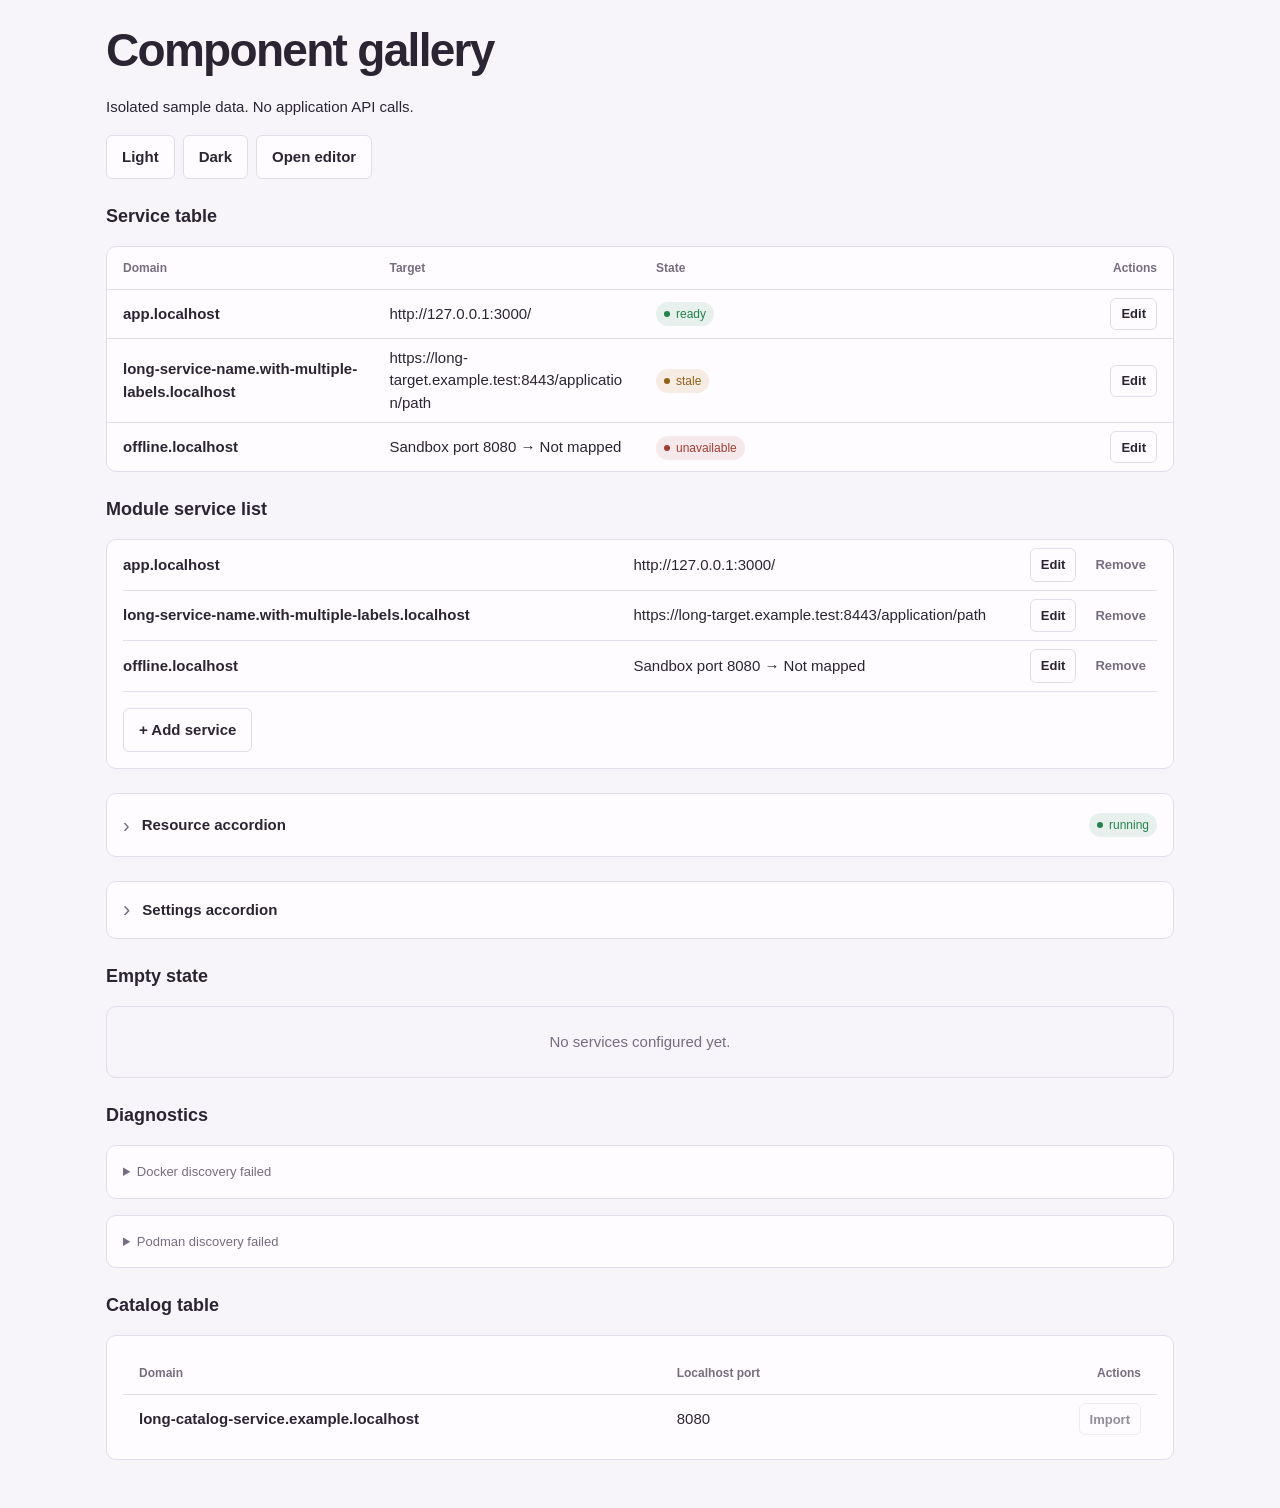
==== scripts/ui/design-system.html @ 9e27d094 "refactor!: align relay and listener terminology BREAKING CHANGE: listener APIs, relay paths, UI iden" ====
<!doctype html>
<html lang="en"><meta charset="utf-8"><meta name="viewport" content="width=device-width,initial-scale=1">
<title>Zelport component gallery</title>
<link rel="stylesheet" href="../../internal/web/assets/app.css">
<link rel="stylesheet" href="../../internal/modules/built_in_relay/assets/style.css">
<link rel="stylesheet" href="../../internal/modules/ports_over_relay/assets/style.css">
<style>.gallery{max-width:1100px;margin:auto;padding:24px 16px}.gallery>section{margin:24px 0}.gallery h2{margin-bottom:16px}.gallery-controls{display:flex;gap:8px;flex-wrap:wrap;margin-bottom:24px}</style>
<main class="gallery"><h1>Component gallery</h1><p>Isolated sample data. No application API calls.</p>
<div class="gallery-controls"><button id="light" class="secondary">Light</button><button id="dark" class="secondary">Dark</button><button id="dialog" class="secondary">Open editor</button></div>
<section><h2>Service table</h2><div class="dashboard-table-wrap"><table class="data-table"><thead><tr><th scope="col">Domain</th><th scope="col">Target</th><th scope="col">State</th><th scope="col">Actions</th></tr></thead><tbody id="table-body"></tbody></table></div></section>
<section><h2>Module service list</h2><div class="local-service-list" id="services"></div></section>
<section><details class="resource"><summary><strong>Resource accordion</strong><span class="badge status-badge" data-tone="ok">running</span></summary><div class="services" id="nested"></div></details></section>
<section><details class="settings-accordion"><summary><span class="settings-accordion-title">Settings accordion</span></summary><div class="settings-accordion-content" id="settings"></div></details></section>
<section><h2>Empty state</h2><div class="empty">No services configured yet.</div></section>
<section><h2>Diagnostics</h2><div class="discovery-error"><details><summary>Docker discovery failed</summary><pre>Permission denied while connecting to the runtime socket.
Raw CLI output stays selectable.</pre></details></div><div class="discovery-error"><details><summary>Podman discovery failed</summary><pre>Invalid inventory JSON.</pre></details></div></section>
<section data-module="ports_over_relay"><h2>Catalog table</h2><div class="relay-provider"><table class="data-table relay-services-table"><thead><tr><th scope="col">Domain</th><th scope="col">Localhost port</th><th scope="col">Actions</th></tr></thead><tbody><tr><td data-label="Domain">long-catalog-service.example.localhost</td><td data-label="Localhost port">8080</td><td data-label="Actions"><button class="secondary" disabled>Import</button></td></tr></tbody></table></div></section>
</main><script type="module">
import * as ui from '../../internal/web/assets/ui.js';
const {$}= { $:id=>document.getElementById(id) };
const examples=[['app.localhost','http://127.0.0.1:3000/','ready'],['long-service-name.with-multiple-labels.localhost','https://long-target.example.test:8443/application/path','stale'],['offline.localhost','Sandbox port 8080 → Not mapped','unavailable']];
const edit=()=>{const d=ui.el('dialog'),form=ui.el('form');form.append(ui.dialogHeader('Edit service',d));const domain=ui.adornedField('Domain name','long-service-name','text',{prefix:'http://',suffix:'.localhost:8080'}),target=ui.field('Target URL','https://example.test');form.append(domain.wrap,target.wrap,ui.switchField('Verify TLS certificate',true).wrap);const actions=ui.el('div','dialog-actions');actions.append(ui.button('Cancel',()=>d.close()),ui.button('Save preview',()=>d.close(),''));form.append(actions);d.append(form);d.addEventListener('close',()=>d.remove());document.body.append(d);d.showModal();};
for(const [domain,target,state] of examples){const row=ui.el('tr');for(const [label,value] of [['Domain',domain],['Target',target],['State',state]]){const td=ui.el('td');td.dataset.label=label;td.append(label==='State'?ui.statusBadge(value):ui.el(label==='Domain'?'strong':'span',null,value));row.append(td);}const action=ui.el('td');action.dataset.label='Actions';action.append(ui.button('Edit',edit));row.append(action);$('table-body').append(row);}
function service(parent,example){const row=ui.el('div','service'),[domain,target]=example,name=ui.el('div'),actions=ui.el('div','service-actions');name.append(ui.el('span',null,domain));actions.append(ui.button('Edit',edit),ui.button('Remove',()=>{},'text-button'));row.append(name,ui.el('div','target-address',target),actions);parent.append(row);}
examples.forEach(e=>service($('services'),e));service($('nested'),examples[0]);for(const id of ['services','nested'])$(id).append(ui.button('+ Add service',edit));
$('settings').append(ui.switchField('Enable feature',true).wrap,ui.field('Port','8090','number').wrap);$('dialog').onclick=edit;
// Preview actual dark-mode rules without changing OS preferences.
const darkStyle=document.createElement('style');document.head.append(darkStyle);
const theme=dark=>{darkStyle.textContent=dark?[...document.styleSheets].filter(s=>s!==darkStyle.sheet).flatMap(s=>[...s.cssRules].filter(r=>/prefers-color-scheme\s*:\s*dark/.test(r.conditionText||'')).map(r=>[...r.cssRules].map(x=>x.cssText).join('\n'))).join('\n'):'';document.documentElement.style.colorScheme=dark?'dark':'light';};
$('dark').onclick=()=>theme(true);$('light').onclick=()=>theme(false);
</script></html>
---- internal/web/assets/app.css ----
:root{color-scheme:light dark;--bg:#f7f5fa;--surface:#fefcff;--ink:#2b2533;--muted:#766d80;--line:#e3dce9;--accent:#79589b;--accent-soft:#eee6f5;--danger:#a33f32;--shadow:0 12px 40px #39234e12;font-family:-apple-system,BlinkMacSystemFont,"Segoe UI",sans-serif;font-size:var(--text-body);line-height:1.5}*{box-sizing:border-box}html{background:var(--bg)}body{margin:0;min-height:100vh;background:var(--bg);color:var(--ink)}button,input,select{font:inherit}a{color:var(--accent);text-decoration:none}a:hover{text-decoration:underline}button,.button{display:inline-flex;align-items:center;justify-content:center;gap:.4rem;border:1px solid transparent;border-radius:7px;padding:.65rem 1rem;background:var(--accent);color:#fff;font-weight:600;cursor:pointer;white-space:nowrap;text-decoration:none}button:hover,.button:hover{filter:brightness(.94);text-decoration:none}button:disabled{opacity:.5;cursor:not-allowed}.secondary{background:var(--surface);color:var(--ink);border-color:var(--line)}.danger{background:var(--danger)}.text-button{background:transparent;color:var(--muted)}.icon-button{background:transparent;color:var(--muted);font-size:1.5rem;padding:0 .5rem}button:focus-visible,a:focus-visible,input:focus-visible,select:focus-visible,summary:focus-visible{outline:2px solid var(--accent);outline-offset:-2px}.shell{max-width:1160px;margin:auto;padding:0 40px}header{height:80px;display:flex;align-items:center;gap:32px}.brand{font-size:30px;font-weight:800;letter-spacing:-1.5px;color:var(--ink)}.brand-dot{color:var(--accent)}.header-note,.muted{color:var(--muted)}.local-label{margin-left:auto;font-size:10px;letter-spacing:1.5px;color:var(--accent);border:1px solid var(--line);border-radius:20px;padding:6px 11px}.intro{display:flex;justify-content:space-between;align-items:center;gap:30px;padding:58px 0 48px}.eyebrow{font-size:10px;font-weight:700;letter-spacing:2px;color:var(--accent);margin:0 0 14px}h1{font-size:clamp(30px,4vw,46px);line-height:1.14;letter-spacing:-1.7px;margin:0 0 20px;font-weight:650}h2{font-size:18px;margin:0}p{margin:0 0 16px}.endpoint{display:flex;flex-direction:column;gap:8px;min-width:220px;border-left:2px solid var(--line);padding:8px 0 8px 28px}.endpoint .eyebrow{margin:0}.endpoint code{font-size:20px}.endpoint .muted{font-size:12px}code{font-family:ui-monospace,SFMono-Regular,Menlo,monospace;font-size:.9em}.toolbar{display:flex;justify-content:space-between;align-items:center;margin-bottom:20px}.count{font-size:12px;margin-left:6px;background:var(--accent-soft);color:var(--accent);padding:3px 8px;border-radius:5px}.small{font-size:var(--text-help)}.resource{background:var(--surface);border:1px solid var(--line);border-radius:10px;margin-bottom:16px;overflow:hidden}.resource>summary{list-style:none;cursor:pointer;display:flex;align-items:center;gap:12px;padding:var(--panel-padding)}.resource>summary::-webkit-details-marker{display:none}.resource>summary::before{content:'›';font-size:20px;color:var(--muted)}.resource[open]>summary::before{transform:rotate(90deg)}.resource-title{font-weight:650}.resource-meta{margin-left:auto;display:flex;align-items:center;gap:18px}.badge{font-size:var(--text-label);padding:3px 8px;border-radius:20px;background:var(--accent-soft);color:var(--accent)}.badge.stopped,.badge.missing,.badge.unknown{background:var(--bg);color:var(--muted)}.badge.error{color:var(--danger)}.services{border-top:1px solid var(--line);padding:0 var(--panel-padding) 18px}.service{display:grid;grid-template-columns:minmax(160px,1.3fr) minmax(100px,1fr) auto;align-items:center;gap:16px;padding:var(--row-padding-y) 0;border-bottom:1px solid var(--line)}.service a{font-weight:600}.service .small{display:block;margin-top:4px}.service-actions{display:flex;gap:6px}.service-actions button{font-size:12px;padding:6px 10px}.service .route-error{color:var(--danger);overflow-wrap:anywhere}.add-row{display:flex;align-items:center;justify-content:space-between;gap:10px;padding-top:16px}.add-row button{font-size:12px}.empty{padding:36px;text-align:center;border:1px dashed var(--line);border-radius:10px;color:var(--muted)}.empty h2{color:var(--ink);margin-bottom:8px}#error,#notice,#form-error,#remove-error{padding:14px 16px;border-radius:7px;margin-bottom:16px;background:var(--accent-soft);color:var(--accent);overflow-wrap:anywhere}#error,#form-error,#remove-error{color:var(--danger);border:1px solid currentColor;background:var(--surface)}[hidden]{display:none!important}.footnote{font-size:12px;color:var(--muted);margin-top:24px}footer{display:flex;align-items:center;justify-content:space-between;border-top:1px solid var(--line);padding:16px 0;margin-top:70px;color:var(--muted);font-size:10px;letter-spacing:1px}dialog{background:var(--surface);color:var(--ink);border:1px solid var(--line);border-radius:12px;padding:var(--dialog-padding);width:min(480px,calc(100vw - 32px));box-shadow:var(--shadow)}dialog::backdrop{background:#22152f66;backdrop-filter:blur(3px)}.dialog-header{display:flex;align-items:flex-start;justify-content:space-between;margin-bottom:24px}.dialog-header .eyebrow{margin-bottom:6px}label{display:block;font-size:13px;font-weight:600;margin:18px 0}input,select{width:100%;min-width:0;border:1px solid var(--line);border-radius:6px;background:var(--bg);color:var(--ink);padding:10px 12px;margin-top:7px}input:disabled{color:var(--muted)}.domain-input{display:flex;align-items:center;gap:8px;margin-bottom:24px}.domain-input span{flex-shrink:0;white-space:nowrap;margin-top:7px;color:var(--muted);font-weight:400;font-size:13px}.dialog-actions,.actions{display:flex;justify-content:flex-end;gap:10px;margin-top:24px}.remove-options{display:flex;flex-direction:column;gap:10px}.status-page{max-width:760px;margin:12vh auto;padding:32px}.status-page .brand{display:inline-block;margin-bottom:60px}.status-page .actions{justify-content:flex-start}.status-page h1{margin-bottom:20px}@media(prefers-color-scheme:dark){:root{--bg:#1d1923;--surface:#27212f;--ink:#eee7f4;--muted:#b0a3bd;--line:#44384f;--accent:#c7a6e5;--accent-soft:#3c2e4c;--danger:#ed9c8e}button,.button{color:#261b32}.secondary,.icon-button,.text-button{color:var(--ink)}.danger{color:#291a15}}@media(max-width:720px){.shell{padding:0 20px}header{height:80px}.header-note{display:none}.intro{display:block;padding:35px 0}.endpoint{margin-top:25px;padding:12px 16px;border:1px solid var(--line);border-radius:7px}.service{grid-template-columns:1fr;gap:8px}.resource>summary{padding:16px}.resource-meta{gap:8px}.resource-meta .small{display:none}.services{padding:0 16px 16px}.service-actions{justify-content:flex-start}.add-row{align-items:flex-start}.add-row .small{max-width:55%}footer{margin-top:40px}.status-page .actions{flex-wrap:wrap;justify-content:flex-start}}

#route-form>label{margin-bottom:0}.sr-only{position:absolute;width:1px;height:1px;padding:0;overflow:hidden;clip:rect(0,0,0,0);white-space:nowrap}



#mapping-picker{margin-bottom:20px}#mapping-picker label,#new-fields label{margin:0}#new-fields{margin-bottom:20px}

.mapping-dropdown{position:relative;margin-top:7px}.mapping-trigger{width:100%;justify-content:space-between;text-align:left;background:var(--bg);color:var(--ink);border:1px solid var(--line);padding:10px 12px;font-weight:400;white-space:normal}.mapping-trigger:hover{filter:none;border-color:var(--accent)}.mapping-menu{position:absolute;top:calc(100% + 6px);left:0;right:0;z-index:5;max-height:190px;overflow-y:auto;padding:5px;background:var(--surface);border:1px solid var(--line);border-radius:8px;box-shadow:var(--shadow)}.mapping-option{display:flex;width:100%;justify-content:flex-start;text-align:left;padding:9px 10px;background:transparent;color:var(--ink);border:0;border-radius:4px;font-weight:400;white-space:normal}.mapping-option::before{content:'✓';visibility:hidden;flex-shrink:0}.mapping-option[aria-selected="true"]::before{visibility:visible}.mapping-option:hover,.mapping-option:focus-visible{background:var(--accent-soft);color:var(--accent);outline:none;filter:none}
#editor{overflow:visible}

.mapping-group-label{padding:6px 10px;font-size:11px;font-weight:600;letter-spacing:.04em;color:var(--muted)}.mapping-create{margin-top:5px;border-top:1px solid var(--line);border-radius:0 0 4px 4px}

@media(max-width:720px){.resource>summary{flex-wrap:wrap}.resource-meta{flex-wrap:wrap;justify-content:flex-end}}

.resource{overflow:visible}.resource-actions{position:relative;display:inline-flex}.resource-menu-trigger{background:transparent;color:var(--muted);font-size:23px;line-height:1;padding:5px 10px}.resource-menu{position:absolute;right:0;top:calc(100% + 6px);z-index:10;min-width:190px;padding:5px;background:var(--surface);border:1px solid var(--line);border-radius:8px;box-shadow:var(--shadow)}.resource-menu-item{width:100%;justify-content:flex-start;background:transparent;color:var(--ink);font-size:13px;font-weight:400;padding:9px 10px}.resource-menu-item:hover,.resource-menu-item:focus-visible{background:var(--accent-soft);color:var(--accent);outline:none}

.tabs-toolbar{gap:20px;align-items:flex-end;border-bottom:1px solid var(--line)}.tabs{display:flex;gap:24px;flex:1}.tabs [role=tab]{background:transparent;color:var(--muted);padding:12px 0;border:0;border-bottom:2px solid transparent;border-radius:0;font-size:16px}.tabs [role=tab][aria-selected=true]{color:var(--accent);border-bottom-color:var(--accent)}.tabs [role=tab]:hover{filter:none;color:var(--accent)}.tabs .count{margin-left:0}.local-toolbar{display:flex;align-items:center;justify-content:space-between;gap:20px;margin-bottom:20px}.local-toolbar p{margin:0}.local-toolbar button{font-size:12px}.local-service-list{background:var(--surface);border:1px solid var(--line);border-radius:10px;padding:0 var(--panel-padding)}.local-service-list .service:last-child{border-bottom:0}[role=tabpanel]:focus-visible{outline:2px solid var(--accent);outline-offset:-2px}@media(max-width:720px){.tabs-toolbar{flex-wrap:wrap;align-items:center}.tabs{gap:16px;flex-basis:100%}.tabs [role=tab]{font-size:14px}.local-toolbar{align-items:flex-start}.local-service-list{padding:0 16px}}

.refresh-row{display:flex;align-items:center;flex-wrap:wrap;gap:8px 16px;margin-bottom:20px}.refresh-row #updated{margin:0}.refresh-row #refresh{font-size:12px;padding:6px 10px}

.target-address{overflow-wrap:anywhere;min-width:0}

.checkbox-label{display:flex;align-items:center;gap:10px;margin:18px 0 10px}
.checkbox-label input{width:auto;margin:0;accent-color:var(--accent)}
#tls-warning{color:var(--danger)}
.tabs{flex-wrap:nowrap}



.dashboard-table-wrap{overflow-x:auto;border:1px solid var(--line);border-radius:10px;background:var(--surface)}.dashboard-table{width:100%;border-collapse:collapse;text-align:left;table-layout:fixed}.dashboard-table th:first-child{width:25%}.dashboard-table th:nth-child(2){width:18%}.dashboard-table th:nth-child(3){width:31%}.dashboard-table th:nth-child(4){width:17%}.dashboard-table td .small{display:block}.dashboard-table .route-error{color:var(--danger);margin-top:5px}.runtime-card{margin-top:28px;border:1px solid var(--line);border-radius:10px;padding:var(--panel-padding);background:var(--surface)}.runtime-card h2{font-size:var(--text-heading)}.runtime-card dl{display:grid;grid-template-columns:repeat(3,minmax(0,1fr));gap:20px 28px;margin:20px 0 0}.runtime-card dt{font-size:var(--text-label);color:var(--muted);margin-bottom:5px}.runtime-card dd{margin:0;font-size:13px;overflow-wrap:anywhere}.runtime-config{grid-column:1/-1}@media(max-width:720px){.dashboard-table{min-width:850px}.runtime-card dl{grid-template-columns:repeat(2,minmax(0,1fr))}}

.route-error{color:var(--danger);overflow-wrap:anywhere}.resource>summary strong{flex:1}.resource-menu-trigger{padding:0 8px}.resource-actions{position:relative;margin-left:10px}.services>button{margin-top:16px}.local-service-list>button{margin:16px 0}dialog form>label{margin-bottom:0}


.refresh-row>p{margin:0}.source-status{font-size:12px}.source-status-error{position:relative;color:var(--danger)}.source-status summary{cursor:pointer}.source-status-detail{position:absolute;z-index:10;top:calc(100% + 8px);left:0;width:min(340px,calc(100vw - 64px));padding:12px 14px;background:var(--surface);border:1px solid var(--line);border-radius:7px;box-shadow:var(--shadow);overflow-wrap:anywhere}@media(max-width:720px){.source-status-error{position:static}.source-status-detail{position:static;margin-top:8px}}

.remote-administration{margin-top:20px;padding:14px 18px;border:1px solid var(--accent);border-radius:8px;background:var(--accent-soft);color:var(--accent);overflow-wrap:anywhere;font-size:13px}

.endpoint{max-width:370px}.endpoint code{overflow-wrap:anywhere}

/* Keep tab focus compact while preserving a visible keyboard indicator. */
.tabs [role=tab]:focus{outline:none}
.tabs [role=tab]:focus-visible{outline:none;background:var(--accent-soft);box-shadow:inset 0 -3px 0 var(--accent);border-radius:4px 4px 0 0}

/* Shared input adornments support text and keyboard-accessible actions on either side. */
.form-field{min-width:0;margin:18px 0}.form-field>label{margin:0 0 7px}
.input-adornment{display:flex;align-items:center;gap:8px;min-width:0;border:1px solid var(--line);border-radius:7px;background:var(--bg);padding:0 10px}
.input-adornment:focus-within{border-color:var(--accent);box-shadow:0 0 0 2px var(--accent-soft)}
.input-adornment>input{flex:1;width:0;min-width:32px;border:0;border-radius:0;background:transparent;margin:0;padding:10px 2px;outline:none;box-shadow:none}
.input-adornment-text{flex-shrink:0;color:var(--muted);font-size:13px;white-space:nowrap}
.input-adornment-actions{display:flex;gap:2px;flex-shrink:0}
.adornment-button{width:32px;height:32px;padding:6px;background:transparent;color:var(--muted);border:0;border-radius:5px}
.adornment-button:hover{background:var(--accent-soft);color:var(--accent);filter:none}.adornment-button:disabled{cursor:default}
.adornment-button svg{width:19px;height:19px;fill:none;stroke:currentColor;stroke-width:1.7;stroke-linecap:round;stroke-linejoin:round}
.adornment-button:focus-visible{outline-offset:0}.input-adornment input:focus-visible{outline:none}

.settings-accordion{margin:16px 0;border:1px solid var(--line);border-radius:var(--radius-panel);background:var(--surface);overflow:hidden}
.settings-accordion>summary{display:flex;align-items:center;gap:12px;padding:var(--panel-padding);cursor:pointer;list-style:none}.settings-accordion>summary::-webkit-details-marker{display:none}
.settings-accordion>summary::before{content:'›';color:var(--muted);font-size:22px;line-height:1}.settings-accordion[open]>summary::before{transform:rotate(90deg)}
.settings-accordion-title{font-size:var(--text-body);font-weight:650;flex:1}.settings-accordion-content{border-top:1px solid var(--line);padding:var(--panel-padding)}
.settings-accordion [data-module=relay] .relay-settings{margin:0;padding:0;border:0;background:transparent}
.maturity-experimental{color:var(--muted);background:var(--bg);border:1px solid var(--line)}
.module-availability-row{padding:16px 0;border-top:1px solid var(--line)}.module-availability-row:first-of-type{border-top:0}.module-availability-info>p{margin:8px 0 0}.module-availability-info .switch-field label{flex:1;min-width:0}.module-availability-info .badge{flex-shrink:0}
.switch-field{display:flex;align-items:center;justify-content:space-between;gap:16px}.switch-field label{margin:0;font-size:var(--text-body);cursor:pointer}.switch-field input{appearance:none;-webkit-appearance:none;flex-shrink:0;width:38px;height:22px;border:1px solid var(--line);border-radius:12px;margin:0;padding:2px;background:var(--muted);cursor:pointer;transition:background .15s}
.switch-field input::before{content:'';display:block;width:16px;height:16px;border-radius:50%;background:var(--surface);transition:transform .15s}.switch-field input:checked{background:var(--switch-on);border-color:var(--switch-on)}.switch-field input:checked::before{transform:translateX(16px)}.switch-field input:disabled{opacity:.5;cursor:not-allowed}
@media(prefers-reduced-motion:reduce){.switch-field input,.switch-field input::before{transition:none}}
@media(max-width:480px){.settings-accordion>summary,.settings-accordion-content{padding:16px}.module-availability-info .switch-field{gap:8px}}

:root{--switch-on:#23834b}
@media(prefers-color-scheme:dark){:root{--switch-on:#49ad75}}

.connection-status{margin-left:auto;display:flex;align-items:center;justify-content:flex-end;flex-wrap:wrap;gap:8px}
.connection-trigger{display:inline-flex;align-items:center;gap:7px;background:var(--surface);color:var(--ink);border:1px solid var(--line);padding:7px 10px;font-size:12px;white-space:nowrap}
.connection-trigger::before{content:'';width:9px;height:9px;flex-shrink:0;border-radius:50%;background:var(--muted)}
.connection-trigger[data-tone=ok]::before{background:var(--switch-on,#23834b)}
.connection-trigger[data-tone=pending]::before{background:#b87a12}
.connection-trigger[data-tone=error]::before{background:var(--danger)}
.connection-popover{position:fixed;inset:auto;margin:0;overflow:auto;width:min(340px,calc(100vw - 32px));padding:20px;border:1px solid var(--line);border-radius:10px;background:var(--surface);color:var(--ink);box-shadow:var(--shadow);overflow-wrap:anywhere}
.connection-popover p{margin:10px 0}.connection-popover button{margin-top:12px}
@media(max-width:520px){header{height:auto;min-height:80px;gap:12px;padding:16px 0}.connection-status{gap:5px}.connection-trigger{font-size:11px;padding:6px 8px}}

.discovery-error{background:var(--surface);border:1px solid var(--line);border-radius:10px;padding:18px 20px;margin-bottom:16px;min-width:0}
.discovery-error>strong{display:block;margin-bottom:10px}
.discovery-error summary{cursor:pointer;color:var(--muted);font-size:13px}
.discovery-error pre{margin:12px 0 0;font-family:ui-monospace,SFMono-Regular,Menlo,monospace;font-size:12px;white-space:pre-wrap;overflow-wrap:anywhere;max-height:320px;overflow:auto}

.module-toolbar:empty{display:none}.module-toolbar{flex:none;align-self:center}.refresh-icon{width:36px;height:36px;padding:0;background:transparent;border:0;color:var(--muted)}.refresh-icon:hover:not(:disabled){background:var(--accent-soft);color:var(--accent);filter:none}.refresh-icon svg{width:20px;height:20px;fill:none;stroke:currentColor;stroke-width:1.8;stroke-linecap:round;stroke-linejoin:round}.tabs-toolbar{flex-wrap:nowrap}.tabs-toolbar .tabs{min-width:0;flex-basis:auto}

.hero-mesh{color:var(--muted);text-decoration-thickness:.09em}

/* Shared UI: compact work views, consistent status, and forms. */
body[data-view]:not([data-view="dashboard"]) .intro{display:none}
.tabs-toolbar{margin-top:0}
body[data-view="dashboard"] .intro{padding-top:28px}
.status-badge{display:inline-flex;align-items:center;gap:6px;white-space:nowrap;background:var(--bg);color:var(--muted);font-weight:500}
.status-badge::before{content:'';width:6px;height:6px;border-radius:50%;background:currentColor;flex-shrink:0}
.status-badge[data-tone=ok]{color:var(--switch-on);background:color-mix(in srgb,var(--switch-on) 10%,var(--surface))}
.status-badge[data-tone=error]{color:var(--danger);background:color-mix(in srgb,var(--danger) 10%,var(--surface))}
.status-badge[data-tone=pending]{color:#926014;background:color-mix(in srgb,#b87a12 12%,var(--surface))}
@media(prefers-color-scheme:dark){.status-badge[data-tone=pending]{color:#f5c775}}
.resource-menu-trigger{display:flex;align-items:center;justify-content:center;width:32px;height:32px;list-style:none;padding:0;cursor:pointer;border-radius:6px;color:var(--muted)}
.resource-menu-trigger::-webkit-details-marker{display:none}.resource-menu-trigger::before{content:none}
.resource-menu-trigger:hover{background:var(--accent-soft);color:var(--accent)}

.form-field input{font-weight:400}.switch-field{margin:18px 0}.module-availability-info .switch-field{margin:0}
.form-field>label{font-size:13px}.dialog-header h2{margin:0}.dialog-header .icon-button{line-height:1;flex-shrink:0}
dialog{max-height:calc(100dvh - 32px);overflow-y:auto}dialog form>.form-field:first-of-type{margin-top:0}
.dialog-actions{flex-wrap:wrap;align-items:center;position:sticky;bottom:calc(-1 * var(--dialog-padding));background:var(--surface);padding:16px 0;margin-top:16px;z-index:2}
.draft-notice{font-size:12px;color:var(--muted);margin-right:auto}.dialog-actions .draft-notice{flex-basis:100%;text-align:right}
.dialog-section{border-top:1px solid var(--line);margin-top:20px;padding-top:4px}.dialog-help{font-size:12px;color:var(--muted);margin-top:8px}
.dialog-advanced{margin-top:20px}.dialog-advanced>summary{cursor:pointer;color:var(--muted);font-size:13px}.dialog-advanced p{margin-top:8px}
@media(max-width:720px){
 .dashboard-table{min-width:0;table-layout:auto}






 .runtime-card dl{grid-template-columns:1fr}.tabs{gap:8px 18px}.tabs [role=tab]{padding:10px 0}
}
@media(max-width:480px){dialog{--dialog-padding:16px;padding:var(--dialog-padding)}.dialog-actions{bottom:calc(-1 * var(--dialog-padding))}.dialog-header{margin-bottom:20px}.input-adornment{gap:5px;padding:0 8px}.input-adornment-text{font-size:12px}}

.tabs-toolbar{position:relative;min-height:49px;align-items:center}
.tabs{flex-wrap:nowrap}.tabs [role=tab]{flex-shrink:0}
.navigation-trigger{flex:1;min-width:0;justify-content:flex-start;overflow:hidden;text-overflow:ellipsis;display:block;text-align:left;padding:12px 0;background:transparent;color:var(--accent);border:0;border-radius:0;font-size:16px}
.tabs-toolbar[data-collapsed=true] .tabs{position:absolute;z-index:20;top:calc(100% + 8px);left:0;width:min(320px,100%);max-height:60vh;overflow:auto;display:flex;flex-direction:column;gap:0;padding:6px;background:var(--surface);border:1px solid var(--line);border-radius:8px;box-shadow:var(--shadow)}
.tabs-toolbar[data-collapsed=true] .tabs [role=tab]{text-align:left;justify-content:flex-start;white-space:normal;padding:10px 12px;border:0;border-radius:5px;font-size:15px}
.tabs-toolbar[data-collapsed=true] .tabs [aria-selected=true]{background:var(--accent-soft)}
.tabs.navigation-measure{position:fixed;left:-10000px;top:0;width:max-content;flex:none;visibility:hidden;pointer-events:none;flex-direction:row;flex-wrap:nowrap}


/* Shared design system. Modules own content, not component geometry. */
:root{
 --text-body:15px;--text-help:13px;--text-label:12px;--text-heading:18px;
 --space-1:4px;--space-2:8px;--space-3:12px;--space-4:16px;--space-6:24px;--space-8:32px;
 --row-padding-y:8px;--panel-padding:16px;--dialog-padding:24px;
 --radius-control:6px;--radius-panel:10px;
 --control-height:40px;--compact-height:32px;--warning:#926014;
}
@media(prefers-color-scheme:dark){:root{--warning:#f5c775}}
button,.button{min-height:var(--control-height);border-radius:var(--radius-control)}
.service-actions button,.data-table button,.adornment-button,.resource-menu-trigger{min-height:var(--compact-height);font-size:var(--text-help)}
.service-actions{gap:var(--space-2)}
.local-service-list,.dashboard-table-wrap,.resource,.runtime-card,.settings-accordion,.discovery-error{border-radius:var(--radius-panel)}
.local-service-list{padding:0 var(--panel-padding)}
.services{padding:0 var(--panel-padding) var(--panel-padding)}
.service{padding:var(--row-padding-y) 0;gap:var(--space-4);min-height:48px}
.service .target-address{font-size:var(--text-body);color:var(--ink);margin:0}
.service>div:first-child{min-width:0;overflow-wrap:anywhere;font-weight:600}
.service>div:first-child .small{font-weight:400}
.local-service-list>.service:last-child,.services>.service:last-child{border-bottom:0}
.local-service-list>button,.services>button{margin:var(--space-4) 0}
.services>button:last-child{margin-bottom:0}
.resource>summary,.settings-accordion>summary{padding:var(--panel-padding);gap:var(--space-3);min-height:56px}
.resource>summary strong,.settings-accordion-title{font-size:var(--text-body);font-weight:600}
.settings-accordion-content,.runtime-card,.discovery-error{padding:var(--panel-padding)}
.resource,.settings-accordion{margin:0 0 var(--space-4)}
.empty{padding:var(--space-6) var(--panel-padding);border-style:solid}
.form-field{margin:var(--space-4) 0}.form-field>label{font-size:var(--text-help);margin-bottom:var(--space-2)}
.form-field input,.input-adornment>input{font-size:var(--text-body);min-height:var(--control-height)}
.switch-field{margin:var(--space-4) 0}.switch-field label{font-size:var(--text-body)}
.dialog-header{margin-bottom:var(--space-6)}.dialog-header h2{font-size:var(--text-heading)}
.dialog-actions{gap:var(--space-2);margin-top:var(--space-4)}
.dialog-help,.draft-notice,.input-adornment-text{font-size:var(--text-help)}
.module-availability-row{padding:var(--space-3) 0}
.connection-popover{padding:var(--panel-padding);border-radius:var(--radius-panel)}
.connection-trigger{min-height:var(--compact-height)}
.refresh-icon{min-height:var(--control-height);width:var(--control-height);height:var(--control-height)}
.data-table{width:100%;border-collapse:collapse;text-align:left;table-layout:fixed}
.data-table th{font-size:var(--text-label);font-weight:600;color:var(--muted);padding:var(--space-3) var(--panel-padding);border-bottom:1px solid var(--line)}
.data-table td{font-size:var(--text-body);padding:var(--row-padding-y) var(--panel-padding);vertical-align:middle;overflow-wrap:anywhere}
.data-table tbody tr+tr td{border-top:1px solid var(--line)}
.data-table td[data-label=Domain]{font-weight:600}
.data-table td[data-label=Actions],.data-table th:last-child{text-align:right}
.data-table button{padding:4px 10px}
.status-badge[data-tone=pending]{color:var(--warning)}
.source-status-detail{position:static;max-width:100%;width:auto;box-shadow:none;margin-top:var(--space-2)}
@media(max-width:720px){
 .data-table{table-layout:auto;min-width:0}.data-table thead{position:absolute;width:1px;height:1px;overflow:hidden;clip-path:inset(50%)}
 .data-table tbody{display:block}.data-table tbody tr{display:grid;grid-template-columns:minmax(0,1fr) auto;padding:var(--panel-padding);gap:var(--space-2) var(--space-3)}
 .data-table tbody tr+tr{border-top:1px solid var(--line)}
 .data-table tbody td{display:block;min-width:0;padding:0;border:0}.data-table tbody tr+tr td{border:0}
 .data-table td[data-label=Domain]{grid-column:1/-1}
 .data-table td[data-label="Source type"],.data-table td[data-label="Data flow"],.data-table td[data-label="Localhost port"]{grid-column:1/-1;display:block;padding-left:100px;position:relative}
 .data-table td[data-label="Source type"]::before,.data-table td[data-label="Data flow"]::before,.data-table td[data-label="Localhost port"]::before{content:attr(data-label);position:absolute;left:0;width:88px;font-size:var(--text-label);font-weight:400;color:var(--muted)}
 .data-table td[data-label=State]{align-self:center}.data-table td[data-label=Actions]{grid-column:2;justify-self:end}
 .service{gap:var(--space-2)}
}
@media(pointer:coarse){
 :root{--control-height:44px;--compact-height:44px}
 button,.button,.resource-menu-trigger,.adornment-button,.connection-trigger{min-width:44px;min-height:44px}
 .switch-field{min-height:44px}.switch-field label{padding:var(--space-2) 0}
}

/* Maturity badges remain visible in navigation and module headings. */
.navigation-maturity{display:none}
.tabs-toolbar[data-collapsed=true] .tabs .navigation-maturity{display:inline-flex;margin-left:auto;flex-shrink:0;font-size:var(--text-label)}
.tabs-toolbar[data-collapsed=true] .tabs [role=tab]{display:flex;align-items:center;gap:var(--space-2);flex-wrap:wrap}

/* Three stable destinations; source modules live in the Services disclosure. */
.primary-navigation{display:flex;align-items:center;gap:24px;min-width:0;flex:1}
.primary-navigation>.navigation-item,.services-trigger{padding:12px 0;border:0;border-bottom:2px solid transparent;border-radius:0;background:transparent;color:var(--muted);font-size:15px;white-space:nowrap}
.primary-navigation>.navigation-item[aria-current=page],.services-trigger[data-selected=true]{color:var(--accent);border-bottom-color:var(--accent)}
.services-navigation{position:relative}
.services-menu{position:absolute;z-index:20;top:calc(100% + 8px);left:0;width:min(320px,calc(100vw - 40px));max-height:60vh;overflow:auto;padding:6px;background:var(--surface);border:1px solid var(--line);border-radius:var(--radius-panel);box-shadow:var(--shadow)}
.services-menu>.navigation-item{display:flex;align-items:center;gap:8px;flex-wrap:wrap;width:100%;min-height:48px;padding:10px 12px;justify-content:flex-start;text-align:left;background:transparent;color:var(--muted);font-size:15px;white-space:normal}
.services-menu>.navigation-item>.maturity-experimental{margin-left:auto;flex-shrink:0}
.services-menu>.navigation-item[aria-current=page]{color:var(--accent)}
.services-menu>.navigation-item:hover,.services-menu>.navigation-item:focus-visible{background:var(--accent-soft);filter:none}
/* Keyboard focus stays within controls instead of adding a second outer frame. */
:focus:not(:focus-visible){outline:none}
.primary-navigation>.navigation-item:focus-visible,.services-trigger:focus-visible{outline:none;background:var(--accent-soft);box-shadow:inset 0 -3px 0 var(--accent)}
.services-menu>.navigation-item:focus-visible{outline:none;box-shadow:inset 3px 0 0 var(--accent)}
button[type=submit]:focus-visible,.danger:focus-visible{outline-color:var(--ink)}
.module-title{display:flex;flex-wrap:wrap;align-items:center;gap:8px;margin:0 0 var(--space-4);font-size:var(--text-heading)}
@media(max-width:480px){.primary-navigation{gap:16px}.tabs-toolbar{gap:8px}.services-navigation{position:static}.services-menu{left:0;max-width:100%}}
@media(max-width:360px){.primary-navigation{gap:8px}.tabs-toolbar{gap:4px}}

/* Outlined identity-kit logo; retain the same geometry in both themes. */
header .brand{display:flex;align-items:center;flex-shrink:0;line-height:1}header .brand-logo{display:block;width:146.667px;height:40px}.brand-logo>g:last-child>path{fill:#524264}@media(prefers-color-scheme:dark){.brand-logo path,.brand-logo>g:last-child>path{fill:#eee7f4}}@media(max-width:520px){header .brand-logo{width:132px;height:36px}}

/* External project links are shared by every view. */
.footer-links{display:flex;align-items:center;gap:4px}
.footer-links a{display:inline-flex;align-items:center;justify-content:center;min-width:32px;min-height:32px;color:var(--muted);border-radius:5px}
.footer-links svg{width:18px;height:18px;flex-shrink:0}
.footer-links a:hover,.footer-links a:focus-visible{color:var(--accent)}
@media(pointer:coarse){.footer-links a{min-width:44px;min-height:44px}}

.remote-trust-notice{padding:12px;border:1px solid var(--line);border-radius:var(--radius-control);background:var(--bg);color:var(--muted)}

.service-warning{position:relative;display:inline-flex;vertical-align:middle;margin-left:6px}
.service-warning[hidden],.warning-tooltip[hidden]{display:none}
button.warning-trigger{width:24px;height:24px;min-height:24px;padding:0;border:0;border-radius:50%;background:transparent;color:var(--warning)}
.warning-glyph{display:inline-flex;align-items:center;justify-content:center;flex:none;width:14px;height:14px;border:1px solid currentColor;border-radius:50%;font-size:10px;line-height:1;font-weight:600}
.warning-tooltip{position:fixed;inset:auto;margin:0;z-index:30;width:min(300px,calc(100vw - 64px));padding:12px;border:1px solid var(--line);border-radius:var(--radius-control);background:var(--surface);color:var(--ink);box-shadow:var(--shadow);font-size:var(--text-help);font-weight:400;line-height:1.5;white-space:normal;overflow-wrap:anywhere}
@media(pointer:coarse){button.warning-trigger{width:32px;height:32px;min-height:32px}}

.connection-popover-heading{display:flex;align-items:center;justify-content:space-between;gap:12px}
.connection-popover-heading strong{font-size:var(--text-body)}
.connection-popover-heading .status-badge{flex-shrink:0}
.connection-facts{margin:16px 0;display:grid;gap:8px;font-size:var(--text-help)}
.connection-facts>div{display:grid;grid-template-columns:88px minmax(0,1fr);gap:12px;align-items:baseline}
.connection-facts dt{color:var(--muted)}
.connection-facts dd{margin:0;white-space:pre-line;overflow-wrap:anywhere;color:var(--ink)}
.connection-popover-actions{border-top:1px solid var(--line);padding-top:12px}
.connection-popover-actions button{margin:0;min-height:var(--compact-height);padding:6px 10px;font-size:var(--text-help)}

/* Modal pickers participate in layout instead of clipping against the dialog. */
dialog .mapping-menu{position:static;margin-top:6px;max-height:min(190px,30dvh);box-shadow:none;overscroll-behavior:contain}
.mapping-trigger::after{content:'';width:7px;height:7px;flex:none;margin:0 3px 4px 12px;border-right:1.5px solid currentColor;border-bottom:1.5px solid currentColor;transform:rotate(45deg)}
.mapping-trigger[aria-expanded="true"]::after{transform:rotate(225deg);margin-top:5px}

dialog{overflow-wrap:anywhere}
dialog .route-error:empty{display:none}
dialog .remove-options button{white-space:normal}
dialog .mapping-trigger,dialog .mapping-option{overflow-wrap:anywhere}

/* Keep actions in flow so short dialogs never cover fields or picker options. */
dialog .dialog-actions{position:static}

.connection-section h3{font-size:var(--text-help);margin:0 0 8px}
.connection-section+.connection-section{border-top:1px solid var(--line);padding-top:12px;margin-top:12px}
.connection-section .connection-facts{margin:0}
.connection-details{margin:16px 0}
@media(max-width:720px){header{height:auto;min-height:80px;flex-wrap:wrap;gap:12px;padding:16px 0}.connection-status{flex-basis:100%;margin-left:0;justify-content:flex-start}}
---- internal/modules/built_in_relay/assets/style.css ----
[data-module="relay"] .relay-settings{padding:var(--panel-padding);margin:var(--space-4) 0;border:1px solid var(--line);border-radius:var(--radius-panel);background:var(--surface)}
.relay-header p{margin:0 0 var(--space-6);font-size:var(--text-help)}
.relay-connection{margin-bottom:var(--space-6)}
.relay-connection .switch-field{margin:0 0 var(--space-3)}
.relay-runtime{display:flex;align-items:center;flex-wrap:wrap;gap:8px 16px}
.relay-runtime p{margin:0;overflow-wrap:anywhere}
.relay-status-badges{display:flex;flex-wrap:wrap;align-items:center;gap:6px}
.relay-network{display:grid;grid-template-columns:minmax(0,1fr) 120px;gap:var(--space-3) var(--space-4);padding-top:var(--space-4);border-top:1px solid var(--line)}
.relay-network .form-field{margin:0}
.relay-network>p{grid-column:1/-1;margin:0}
.relay-credentials{border-top:1px solid var(--line);margin-top:var(--space-6);padding-top:var(--space-4)}
.relay-credentials>.switch-field{margin:0 0 var(--space-4)}
.relay-credentials .form-field{margin:0 0 var(--space-2)}
.relay-credentials input{font-family:ui-monospace,SFMono-Regular,Menlo,monospace;font-size:var(--text-body)}
.relay-credentials [role=status]:empty{display:none}
.relay-open-access{color:var(--danger);background:var(--bg);border:1px solid var(--danger)}
.relay-access-warning{padding:12px 14px;border-left:3px solid var(--danger);color:var(--danger);background:var(--bg)}
.relay-actions{display:flex;align-items:center;gap:var(--space-2);flex-wrap:wrap;padding-top:var(--space-4);border-top:1px solid var(--line)}
.relay-actions .draft-notice{margin-left:auto;margin-right:0}
.relay-settings>.route-error:empty{display:none}
.relay-token-dialog{width:min(520px,calc(100vw - 32px))}
.relay-token-dialog h2{margin-bottom:12px}
.relay-token-dialog p{font-size:var(--text-help)}
.relay-token-dialog .route-error{margin-top:12px}
.relay-token-dialog .route-error:empty{display:none}
@media(max-width:480px){.relay-network{grid-template-columns:minmax(0,1fr)}.relay-network .form-field:nth-child(2){max-width:120px}.relay-actions .draft-notice{flex-basis:100%;margin:0}}
---- internal/modules/ports_over_relay/assets/style.css ----
[data-module="ports_over_relay"] { min-width: 0; }
[data-module="ports_over_relay"] .relay-setup,
[data-module="ports_over_relay"] .relay-provider { padding: var(--panel-padding); margin: 0 0 var(--space-4); border: 1px solid var(--line); border-radius: var(--radius-panel); }
[data-module="ports_over_relay"] .relay-actions { display: flex; flex-wrap: wrap; gap: var(--space-2); }
[data-module="ports_over_relay"] .relay-catalog { margin-top: 2rem; }

[data-module="ports_over_relay"] .relay-services-wrap { overflow-x: auto; }

.relay-administration{margin:24px 0}.relay-admin-peer{display:flex;flex-wrap:wrap;align-items:center;gap:8px 16px;border:1px solid var(--line);border-radius:10px;padding:16px;margin-top:12px;background:var(--surface)}.relay-admin-peer a{flex-basis:100%;font-size:var(--text-help);overflow-wrap:anywhere}
/* Match service cards and the shared status palette. */
[data-module="ports_over_relay"] .relay-setup,[data-module="ports_over_relay"] .relay-provider{background:var(--surface);border-radius:10px;margin:0 0 var(--space-4)}
.relay-section-header{display:flex;align-items:center;justify-content:space-between;gap:12px;margin-bottom:12px}
.relay-setup>.form-field{max-width:560px}.relay-setup input{font-family:ui-monospace,SFMono-Regular,Menlo,monospace;font-size:var(--text-body)}
.relay-admin-address{flex-basis:100%;font-size:var(--text-help);overflow-wrap:anywhere}.relay-admin-peer>span.relay-admin-address{color:var(--muted)}
.relay-provider h3{font-size:15px;margin:0 0 12px}.relay-catalog>h2{margin-bottom:12px}
.relay-settings-dialog{width:min(560px,calc(100vw - 32px))}
.relay-settings-dialog .dialog-help{margin-top:8px}.relay-settings-dialog .dialog-advanced .form-field{margin-bottom:8px}
@media(max-width:720px){

 .relay-section-header{flex-wrap:wrap}
}
.relay-setup [role=status]:empty{display:none}

.relay-services-table th:nth-child(2){width:22%}.relay-services-table th:last-child{width:26%}
@media(max-width:720px){.relay-services-table th:nth-child(2),.relay-services-table th:last-child{width:auto}}
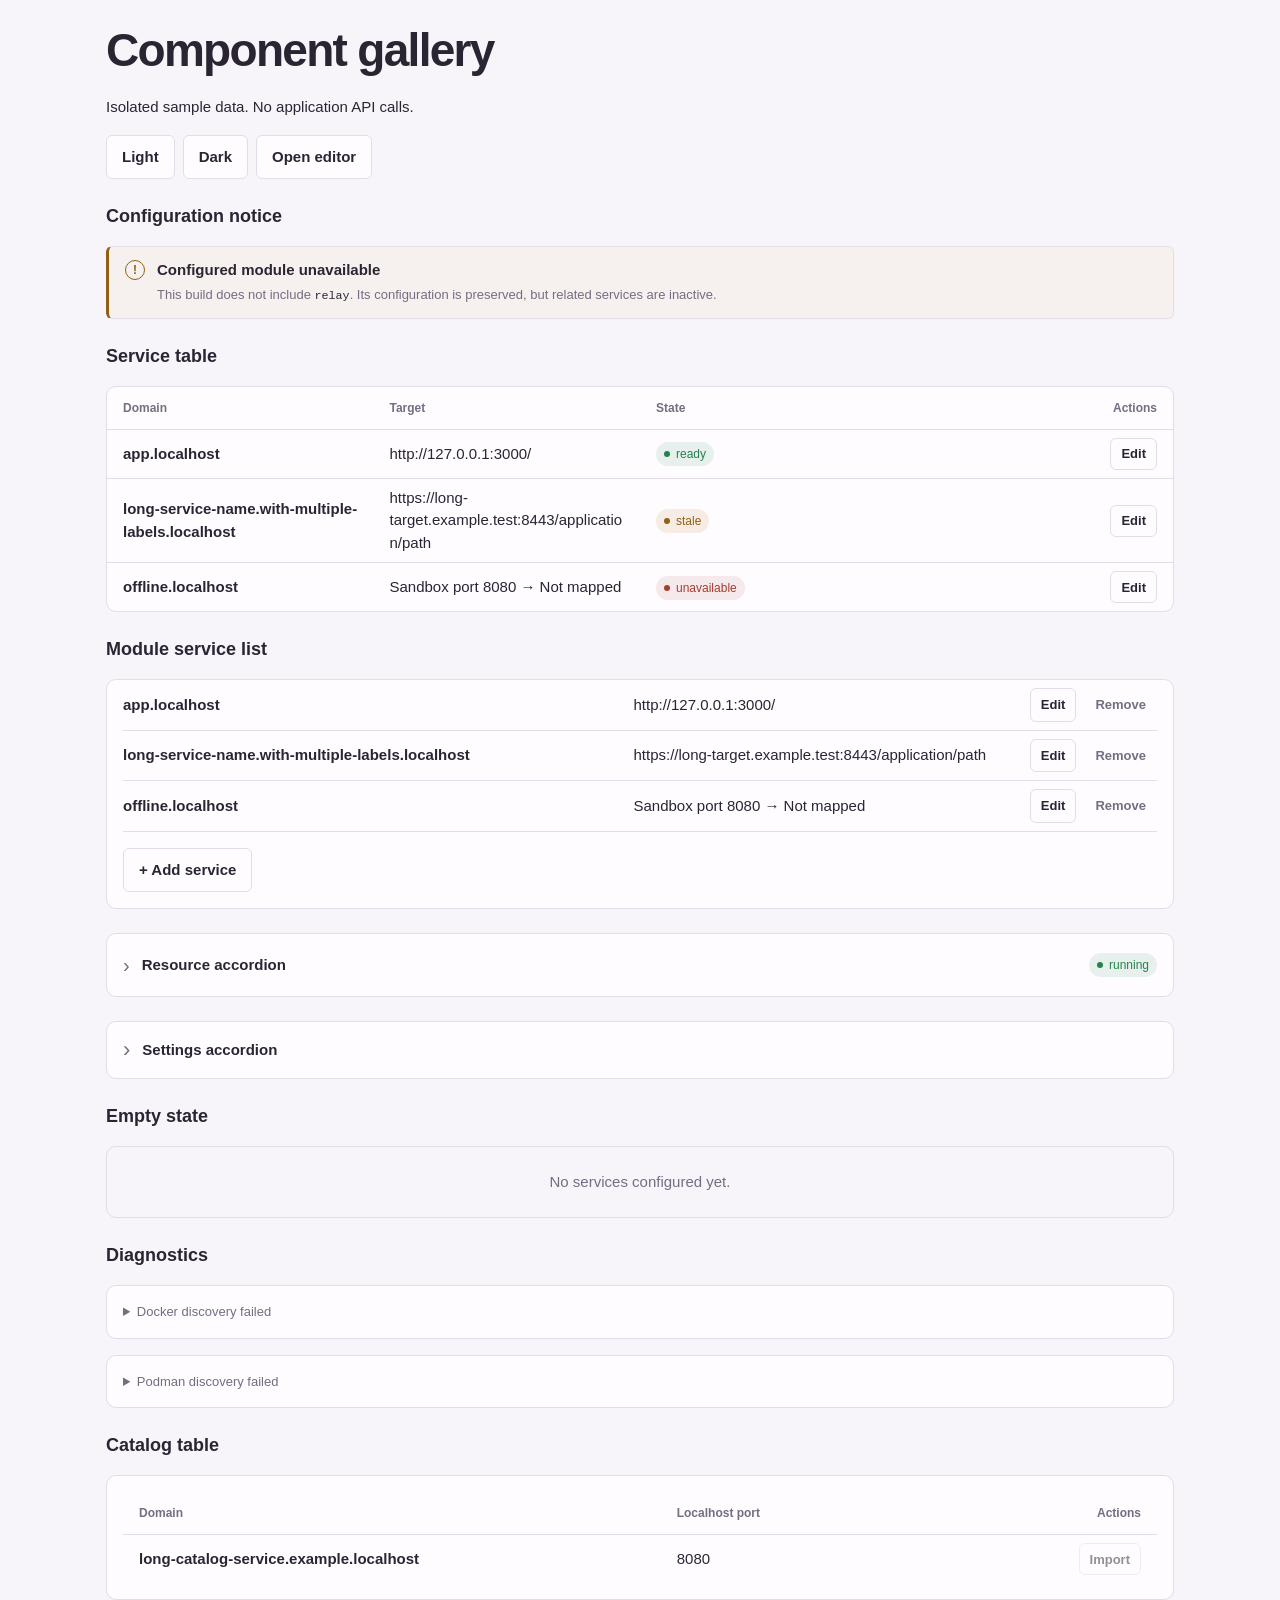
==== commit 29839b0f: "feat(ui): improve runtime and configuration feedback" ====
--- a/scripts/ui/design-system.html
+++ b/scripts/ui/design-system.html
@@ -7,6 +7,7 @@
 <style>.gallery{max-width:1100px;margin:auto;padding:24px 16px}.gallery>section{margin:24px 0}.gallery h2{margin-bottom:16px}.gallery-controls{display:flex;gap:8px;flex-wrap:wrap;margin-bottom:24px}</style>
 <main class="gallery"><h1>Component gallery</h1><p>Isolated sample data. No application API calls.</p>
 <div class="gallery-controls"><button id="light" class="secondary">Light</button><button id="dark" class="secondary">Dark</button><button id="dialog" class="secondary">Open editor</button></div>
+<section><h2>Configuration notice</h2><div class="configuration-notice"><span class="configuration-notice-icon" aria-hidden="true">!</span><div class="configuration-notice-content"><strong>Configured module unavailable</strong><p>This build does not include <code>relay</code>. Its configuration is preserved, but related services are inactive.</p></div></div></section>
 <section><h2>Service table</h2><div class="dashboard-table-wrap"><table class="data-table"><thead><tr><th scope="col">Domain</th><th scope="col">Target</th><th scope="col">State</th><th scope="col">Actions</th></tr></thead><tbody id="table-body"></tbody></table></div></section>
 <section><h2>Module service list</h2><div class="local-service-list" id="services"></div></section>
 <section><details class="resource"><summary><strong>Resource accordion</strong><span class="badge status-badge" data-tone="ok">running</span></summary><div class="services" id="nested"></div></details></section>
--- a/internal/web/assets/app.css
+++ b/internal/web/assets/app.css
@@ -1,4 +1,4 @@
-:root{color-scheme:light dark;--bg:#f7f5fa;--surface:#fefcff;--ink:#2b2533;--muted:#766d80;--line:#e3dce9;--accent:#79589b;--accent-soft:#eee6f5;--danger:#a33f32;--shadow:0 12px 40px #39234e12;font-family:-apple-system,BlinkMacSystemFont,"Segoe UI",sans-serif;font-size:var(--text-body);line-height:1.5}*{box-sizing:border-box}html{background:var(--bg)}body{margin:0;min-height:100vh;background:var(--bg);color:var(--ink)}button,input,select{font:inherit}a{color:var(--accent);text-decoration:none}a:hover{text-decoration:underline}button,.button{display:inline-flex;align-items:center;justify-content:center;gap:.4rem;border:1px solid transparent;border-radius:7px;padding:.65rem 1rem;background:var(--accent);color:#fff;font-weight:600;cursor:pointer;white-space:nowrap;text-decoration:none}button:hover,.button:hover{filter:brightness(.94);text-decoration:none}button:disabled{opacity:.5;cursor:not-allowed}.secondary{background:var(--surface);color:var(--ink);border-color:var(--line)}.danger{background:var(--danger)}.text-button{background:transparent;color:var(--muted)}.icon-button{background:transparent;color:var(--muted);font-size:1.5rem;padding:0 .5rem}button:focus-visible,a:focus-visible,input:focus-visible,select:focus-visible,summary:focus-visible{outline:2px solid var(--accent);outline-offset:-2px}.shell{max-width:1160px;margin:auto;padding:0 40px}header{height:80px;display:flex;align-items:center;gap:32px}.brand{font-size:30px;font-weight:800;letter-spacing:-1.5px;color:var(--ink)}.brand-dot{color:var(--accent)}.header-note,.muted{color:var(--muted)}.local-label{margin-left:auto;font-size:10px;letter-spacing:1.5px;color:var(--accent);border:1px solid var(--line);border-radius:20px;padding:6px 11px}.intro{display:flex;justify-content:space-between;align-items:center;gap:30px;padding:58px 0 48px}.eyebrow{font-size:10px;font-weight:700;letter-spacing:2px;color:var(--accent);margin:0 0 14px}h1{font-size:clamp(30px,4vw,46px);line-height:1.14;letter-spacing:-1.7px;margin:0 0 20px;font-weight:650}h2{font-size:18px;margin:0}p{margin:0 0 16px}.endpoint{display:flex;flex-direction:column;gap:8px;min-width:220px;border-left:2px solid var(--line);padding:8px 0 8px 28px}.endpoint .eyebrow{margin:0}.endpoint code{font-size:20px}.endpoint .muted{font-size:12px}code{font-family:ui-monospace,SFMono-Regular,Menlo,monospace;font-size:.9em}.toolbar{display:flex;justify-content:space-between;align-items:center;margin-bottom:20px}.count{font-size:12px;margin-left:6px;background:var(--accent-soft);color:var(--accent);padding:3px 8px;border-radius:5px}.small{font-size:var(--text-help)}.resource{background:var(--surface);border:1px solid var(--line);border-radius:10px;margin-bottom:16px;overflow:hidden}.resource>summary{list-style:none;cursor:pointer;display:flex;align-items:center;gap:12px;padding:var(--panel-padding)}.resource>summary::-webkit-details-marker{display:none}.resource>summary::before{content:'›';font-size:20px;color:var(--muted)}.resource[open]>summary::before{transform:rotate(90deg)}.resource-title{font-weight:650}.resource-meta{margin-left:auto;display:flex;align-items:center;gap:18px}.badge{font-size:var(--text-label);padding:3px 8px;border-radius:20px;background:var(--accent-soft);color:var(--accent)}.badge.stopped,.badge.missing,.badge.unknown{background:var(--bg);color:var(--muted)}.badge.error{color:var(--danger)}.services{border-top:1px solid var(--line);padding:0 var(--panel-padding) 18px}.service{display:grid;grid-template-columns:minmax(160px,1.3fr) minmax(100px,1fr) auto;align-items:center;gap:16px;padding:var(--row-padding-y) 0;border-bottom:1px solid var(--line)}.service a{font-weight:600}.service .small{display:block;margin-top:4px}.service-actions{display:flex;gap:6px}.service-actions button{font-size:12px;padding:6px 10px}.service .route-error{color:var(--danger);overflow-wrap:anywhere}.add-row{display:flex;align-items:center;justify-content:space-between;gap:10px;padding-top:16px}.add-row button{font-size:12px}.empty{padding:36px;text-align:center;border:1px dashed var(--line);border-radius:10px;color:var(--muted)}.empty h2{color:var(--ink);margin-bottom:8px}#error,#notice,#form-error,#remove-error{padding:14px 16px;border-radius:7px;margin-bottom:16px;background:var(--accent-soft);color:var(--accent);overflow-wrap:anywhere}#error,#form-error,#remove-error{color:var(--danger);border:1px solid currentColor;background:var(--surface)}[hidden]{display:none!important}.footnote{font-size:12px;color:var(--muted);margin-top:24px}footer{display:flex;align-items:center;justify-content:space-between;border-top:1px solid var(--line);padding:16px 0;margin-top:70px;color:var(--muted);font-size:10px;letter-spacing:1px}dialog{background:var(--surface);color:var(--ink);border:1px solid var(--line);border-radius:12px;padding:var(--dialog-padding);width:min(480px,calc(100vw - 32px));box-shadow:var(--shadow)}dialog::backdrop{background:#22152f66;backdrop-filter:blur(3px)}.dialog-header{display:flex;align-items:flex-start;justify-content:space-between;margin-bottom:24px}.dialog-header .eyebrow{margin-bottom:6px}label{display:block;font-size:13px;font-weight:600;margin:18px 0}input,select{width:100%;min-width:0;border:1px solid var(--line);border-radius:6px;background:var(--bg);color:var(--ink);padding:10px 12px;margin-top:7px}input:disabled{color:var(--muted)}.domain-input{display:flex;align-items:center;gap:8px;margin-bottom:24px}.domain-input span{flex-shrink:0;white-space:nowrap;margin-top:7px;color:var(--muted);font-weight:400;font-size:13px}.dialog-actions,.actions{display:flex;justify-content:flex-end;gap:10px;margin-top:24px}.remove-options{display:flex;flex-direction:column;gap:10px}.status-page{max-width:760px;margin:12vh auto;padding:32px}.status-page .brand{display:inline-block;margin-bottom:60px}.status-page .actions{justify-content:flex-start}.status-page h1{margin-bottom:20px}@media(prefers-color-scheme:dark){:root{--bg:#1d1923;--surface:#27212f;--ink:#eee7f4;--muted:#b0a3bd;--line:#44384f;--accent:#c7a6e5;--accent-soft:#3c2e4c;--danger:#ed9c8e}button,.button{color:#261b32}.secondary,.icon-button,.text-button{color:var(--ink)}.danger{color:#291a15}}@media(max-width:720px){.shell{padding:0 20px}header{height:80px}.header-note{display:none}.intro{display:block;padding:35px 0}.endpoint{margin-top:25px;padding:12px 16px;border:1px solid var(--line);border-radius:7px}.service{grid-template-columns:1fr;gap:8px}.resource>summary{padding:16px}.resource-meta{gap:8px}.resource-meta .small{display:none}.services{padding:0 16px 16px}.service-actions{justify-content:flex-start}.add-row{align-items:flex-start}.add-row .small{max-width:55%}footer{margin-top:40px}.status-page .actions{flex-wrap:wrap;justify-content:flex-start}}
+:root{color-scheme:light dark;--bg:#f7f5fa;--surface:#fefcff;--ink:#2b2533;--muted:#766d80;--line:#e3dce9;--accent:#79589b;--accent-soft:#eee6f5;--danger:#a33f32;--shadow:0 12px 40px #39234e12;font-family:-apple-system,BlinkMacSystemFont,"Segoe UI",sans-serif;font-size:var(--text-body);line-height:1.5}*{box-sizing:border-box}html{background:var(--bg)}body{margin:0;min-height:100vh;background:var(--bg);color:var(--ink)}button,input,select{font:inherit}a{color:var(--accent);text-decoration:none}a:hover{text-decoration:underline}button,.button{display:inline-flex;align-items:center;justify-content:center;gap:.4rem;border:1px solid transparent;border-radius:7px;padding:.65rem 1rem;background:var(--accent);color:#fff;font-weight:600;cursor:pointer;white-space:nowrap;text-decoration:none}button:hover,.button:hover{filter:brightness(.94);text-decoration:none}button:disabled{opacity:.5;cursor:not-allowed}.secondary{background:var(--surface);color:var(--ink);border-color:var(--line)}.danger{background:var(--danger)}.text-button{background:transparent;color:var(--muted)}.icon-button{background:transparent;color:var(--muted);font-size:1.5rem;padding:0 .5rem}button:focus-visible,a:focus-visible,input:focus-visible,select:focus-visible,summary:focus-visible{outline:2px solid var(--accent);outline-offset:-2px}.shell{max-width:1160px;margin:auto;padding:0 40px}header{height:80px;display:flex;align-items:center;gap:32px}.brand{font-size:30px;font-weight:800;letter-spacing:-1.5px;color:var(--ink)}.header-note,.muted{color:var(--muted)}.local-label{margin-left:auto;font-size:10px;letter-spacing:1.5px;color:var(--accent);border:1px solid var(--line);border-radius:20px;padding:6px 11px}.eyebrow{font-size:10px;font-weight:700;letter-spacing:2px;color:var(--accent);margin:0 0 14px}h1{font-size:clamp(30px,4vw,46px);line-height:1.14;letter-spacing:-1.7px;margin:0 0 20px;font-weight:650}h2{font-size:18px;margin:0}p{margin:0 0 16px}code{font-family:ui-monospace,SFMono-Regular,Menlo,monospace;font-size:.9em}.toolbar{display:flex;justify-content:space-between;align-items:center;margin-bottom:20px}.count{font-size:12px;margin-left:6px;background:var(--accent-soft);color:var(--accent);padding:3px 8px;border-radius:5px}.small{font-size:var(--text-help)}.resource{background:var(--surface);border:1px solid var(--line);border-radius:10px;margin-bottom:16px;overflow:hidden}.resource>summary{list-style:none;cursor:pointer;display:flex;align-items:center;gap:12px;padding:var(--panel-padding)}.resource>summary::-webkit-details-marker{display:none}.resource>summary::before{content:'›';font-size:20px;color:var(--muted)}.resource[open]>summary::before{transform:rotate(90deg)}.resource-title{font-weight:650}.resource-meta{margin-left:auto;display:flex;align-items:center;gap:18px}.badge{font-size:var(--text-label);padding:3px 8px;border-radius:20px;background:var(--accent-soft);color:var(--accent)}.badge.stopped,.badge.missing,.badge.unknown{background:var(--bg);color:var(--muted)}.badge.error{color:var(--danger)}.services{border-top:1px solid var(--line);padding:0 var(--panel-padding) 18px}.service{display:grid;grid-template-columns:minmax(160px,1.3fr) minmax(100px,1fr) auto;align-items:center;gap:16px;padding:var(--row-padding-y) 0;border-bottom:1px solid var(--line)}.service a{font-weight:600}.service .small{display:block;margin-top:4px}.service-actions{display:flex;gap:6px}.service-actions button{font-size:12px;padding:6px 10px}.service .route-error{color:var(--danger);overflow-wrap:anywhere}.add-row{display:flex;align-items:center;justify-content:space-between;gap:10px;padding-top:16px}.add-row button{font-size:12px}.empty{padding:36px;text-align:center;border:1px dashed var(--line);border-radius:10px;color:var(--muted)}.empty h2{color:var(--ink);margin-bottom:8px}#error,#notice,#form-error,#remove-error{padding:14px 16px;border-radius:7px;margin-bottom:16px;background:var(--accent-soft);color:var(--accent);overflow-wrap:anywhere}#error,#form-error,#remove-error{color:var(--danger);border:1px solid currentColor;background:var(--surface)}[hidden]{display:none!important}.footnote{font-size:12px;color:var(--muted);margin-top:24px}footer{display:flex;align-items:center;justify-content:space-between;border-top:1px solid var(--line);padding:16px 0;margin-top:70px;color:var(--muted);font-size:10px;letter-spacing:1px}dialog{background:var(--surface);color:var(--ink);border:1px solid var(--line);border-radius:12px;padding:var(--dialog-padding);width:min(480px,calc(100vw - 32px));box-shadow:var(--shadow)}dialog::backdrop{background:#22152f66;backdrop-filter:blur(3px)}.dialog-header{display:flex;align-items:flex-start;justify-content:space-between;margin-bottom:24px}.dialog-header .eyebrow{margin-bottom:6px}label{display:block;font-size:13px;font-weight:600;margin:18px 0}input,select{width:100%;min-width:0;border:1px solid var(--line);border-radius:6px;background:var(--bg);color:var(--ink);padding:10px 12px;margin-top:7px}input:disabled{color:var(--muted)}.domain-input{display:flex;align-items:center;gap:8px;margin-bottom:24px}.domain-input span{flex-shrink:0;white-space:nowrap;margin-top:7px;color:var(--muted);font-weight:400;font-size:13px}.dialog-actions,.actions{display:flex;justify-content:flex-end;gap:10px;margin-top:24px}.remove-options{display:flex;flex-direction:column;gap:10px}.status-page{max-width:760px;margin:12vh auto;padding:32px}.status-page .brand{display:inline-block;margin-bottom:60px}.status-page .actions{justify-content:flex-start}.status-page h1{margin-bottom:20px}@media(prefers-color-scheme:dark){:root{--bg:#1d1923;--surface:#27212f;--ink:#eee7f4;--muted:#b0a3bd;--line:#44384f;--accent:#c7a6e5;--accent-soft:#3c2e4c;--danger:#ed9c8e}button,.button{color:#261b32}.secondary,.icon-button,.text-button{color:var(--ink)}.danger{color:#291a15}}@media(max-width:720px){.shell{padding:0 20px}header{height:80px}.header-note{display:none}.service{grid-template-columns:1fr;gap:8px}.resource>summary{padding:16px}.resource-meta{gap:8px}.resource-meta .small{display:none}.services{padding:0 16px 16px}.service-actions{justify-content:flex-start}.add-row{align-items:flex-start}.add-row .small{max-width:55%}footer{margin-top:40px}.status-page .actions{flex-wrap:wrap;justify-content:flex-start}}
 
 #route-form>label{margin-bottom:0}.sr-only{position:absolute;width:1px;height:1px;padding:0;overflow:hidden;clip:rect(0,0,0,0);white-space:nowrap}
 
@@ -28,7 +28,7 @@
 
 
 
-.dashboard-table-wrap{overflow-x:auto;border:1px solid var(--line);border-radius:10px;background:var(--surface)}.dashboard-table{width:100%;border-collapse:collapse;text-align:left;table-layout:fixed}.dashboard-table th:first-child{width:25%}.dashboard-table th:nth-child(2){width:18%}.dashboard-table th:nth-child(3){width:31%}.dashboard-table th:nth-child(4){width:17%}.dashboard-table td .small{display:block}.dashboard-table .route-error{color:var(--danger);margin-top:5px}.runtime-card{margin-top:28px;border:1px solid var(--line);border-radius:10px;padding:var(--panel-padding);background:var(--surface)}.runtime-card h2{font-size:var(--text-heading)}.runtime-card dl{display:grid;grid-template-columns:repeat(3,minmax(0,1fr));gap:20px 28px;margin:20px 0 0}.runtime-card dt{font-size:var(--text-label);color:var(--muted);margin-bottom:5px}.runtime-card dd{margin:0;font-size:13px;overflow-wrap:anywhere}.runtime-config{grid-column:1/-1}@media(max-width:720px){.dashboard-table{min-width:850px}.runtime-card dl{grid-template-columns:repeat(2,minmax(0,1fr))}}
+.dashboard-table-wrap{overflow-x:auto;border:1px solid var(--line);border-radius:10px;background:var(--surface)}.dashboard-table{width:100%;border-collapse:collapse;text-align:left;table-layout:fixed}.dashboard-table th:first-child{width:25%}.dashboard-table th:nth-child(2){width:18%}.dashboard-table th:nth-child(3){width:31%}.dashboard-table th:nth-child(4){width:17%}.dashboard-table td .small{display:block}.dashboard-table .route-error{color:var(--danger);margin-top:5px}.runtime-card{margin-top:28px;border:1px solid var(--line);border-radius:10px;padding:var(--panel-padding);background:var(--surface)}.runtime-card h2{font-size:var(--text-heading)}.runtime-card dl{display:grid;grid-template-columns:repeat(5,minmax(0,1fr));gap:20px 28px;margin:20px 0 0}.runtime-card dt{font-size:var(--text-label);color:var(--muted);margin-bottom:5px}.runtime-card dd{margin:0;font-size:13px;overflow-wrap:anywhere}@media(max-width:900px){.runtime-card dl{grid-template-columns:repeat(2,minmax(0,1fr))}.runtime-modules{grid-column:1/-1}}@media(max-width:720px){.dashboard-table{min-width:850px}}
 
 .route-error{color:var(--danger);overflow-wrap:anywhere}.resource>summary strong{flex:1}.resource-menu-trigger{padding:0 8px}.resource-actions{position:relative;margin-left:10px}.services>button{margin-top:16px}.local-service-list>button{margin:16px 0}dialog form>label{margin-bottom:0}
 
@@ -36,8 +36,6 @@
 .refresh-row>p{margin:0}.source-status{font-size:12px}.source-status-error{position:relative;color:var(--danger)}.source-status summary{cursor:pointer}.source-status-detail{position:absolute;z-index:10;top:calc(100% + 8px);left:0;width:min(340px,calc(100vw - 64px));padding:12px 14px;background:var(--surface);border:1px solid var(--line);border-radius:7px;box-shadow:var(--shadow);overflow-wrap:anywhere}@media(max-width:720px){.source-status-error{position:static}.source-status-detail{position:static;margin-top:8px}}
 
 .remote-administration{margin-top:20px;padding:14px 18px;border:1px solid var(--accent);border-radius:8px;background:var(--accent-soft);color:var(--accent);overflow-wrap:anywhere;font-size:13px}
-
-.endpoint{max-width:370px}.endpoint code{overflow-wrap:anywhere}
 
 /* Keep tab focus compact while preserving a visible keyboard indicator. */
 .tabs [role=tab]:focus{outline:none}
@@ -87,12 +85,8 @@
 
 .module-toolbar:empty{display:none}.module-toolbar{flex:none;align-self:center}.refresh-icon{width:36px;height:36px;padding:0;background:transparent;border:0;color:var(--muted)}.refresh-icon:hover:not(:disabled){background:var(--accent-soft);color:var(--accent);filter:none}.refresh-icon svg{width:20px;height:20px;fill:none;stroke:currentColor;stroke-width:1.8;stroke-linecap:round;stroke-linejoin:round}.tabs-toolbar{flex-wrap:nowrap}.tabs-toolbar .tabs{min-width:0;flex-basis:auto}
 
-.hero-mesh{color:var(--muted);text-decoration-thickness:.09em}
-
 /* Shared UI: compact work views, consistent status, and forms. */
-body[data-view]:not([data-view="dashboard"]) .intro{display:none}
 .tabs-toolbar{margin-top:0}
-body[data-view="dashboard"] .intro{padding-top:28px}
 .status-badge{display:inline-flex;align-items:center;gap:6px;white-space:nowrap;background:var(--bg);color:var(--muted);font-weight:500}
 .status-badge::before{content:'';width:6px;height:6px;border-radius:50%;background:currentColor;flex-shrink:0}
 .status-badge[data-tone=ok]{color:var(--switch-on);background:color-mix(in srgb,var(--switch-on) 10%,var(--surface))}
@@ -230,6 +224,25 @@
 
 .remote-trust-notice{padding:12px;border:1px solid var(--line);border-radius:var(--radius-control);background:var(--bg);color:var(--muted)}
 
+/* Persistent configuration warnings stay legible without competing with errors. */
+.configuration-notice{display:flex;align-items:flex-start;gap:var(--space-3);margin:0 0 var(--space-4);padding:var(--space-3) var(--space-4);border:1px solid var(--line);border-left:3px solid var(--warning);border-radius:var(--radius-control);background:color-mix(in srgb,var(--warning) 7%,var(--surface));color:var(--ink);overflow-wrap:anywhere}
+.configuration-notice-icon{display:inline-flex;align-items:center;justify-content:center;flex:none;width:20px;height:20px;margin-top:1px;border:1px solid currentColor;border-radius:50%;color:var(--warning);font-size:var(--text-label);font-weight:700;line-height:1}
+.configuration-notice-content{min-width:0;font-size:var(--text-help)}
+.configuration-notice-content strong{display:block;margin-bottom:var(--space-1);font-size:var(--text-body);font-weight:600}
+.configuration-notice-content p{margin:0;color:var(--muted)}
+.configuration-notice-content code{color:var(--ink)}
+
+.runtime-modules-disclosure{position:relative;display:inline-flex}
+button.runtime-modules-trigger{min-height:0;padding:0;border:0;background:transparent;color:var(--accent);font-size:var(--text-help);font-weight:500;line-height:1.5;white-space:nowrap;text-decoration:underline;text-underline-offset:2px}
+button.runtime-modules-trigger:hover{filter:none}
+.runtime-modules-popover{position:fixed;inset:auto;margin:0;overflow:auto;width:min(300px,calc(100vw - 32px));padding:var(--panel-padding);border:1px solid var(--line);border-radius:var(--radius-panel);background:var(--surface);color:var(--ink);box-shadow:var(--shadow)}
+.runtime-modules-heading{display:block;margin-bottom:var(--space-3);font-size:var(--text-body)}
+.runtime-modules-list{display:grid;gap:var(--space-2);margin:0;padding:0;list-style:none}
+.runtime-modules-list li{display:flex;align-items:center;justify-content:space-between;gap:var(--space-3);min-width:0}
+.runtime-modules-list li>span:first-child{overflow-wrap:anywhere}
+.runtime-modules-list .maturity-experimental{flex:none}
+@media(pointer:coarse){button.runtime-modules-trigger{min-width:44px;min-height:44px}}
+
 .service-warning{position:relative;display:inline-flex;vertical-align:middle;margin-left:6px}
 .service-warning[hidden],.warning-tooltip[hidden]{display:none}
 button.warning-trigger{width:24px;height:24px;min-height:24px;padding:0;border:0;border-radius:50%;background:transparent;color:var(--warning)}
@@ -263,5 +276,8 @@
 .connection-section h3{font-size:var(--text-help);margin:0 0 8px}
 .connection-section+.connection-section{border-top:1px solid var(--line);padding-top:12px;margin-top:12px}
 .connection-section .connection-facts{margin:0}
+.connection-diagnostic{margin-top:12px;font-size:var(--text-help)}
+.connection-diagnostic summary{color:var(--accent);cursor:pointer}
+.connection-diagnostic pre{white-space:pre-wrap;overflow-wrap:anywhere;font-size:inherit;padding:10px;border-radius:var(--radius-control);background:var(--bg)}
 .connection-details{margin:16px 0}
 @media(max-width:720px){header{height:auto;min-height:80px;flex-wrap:wrap;gap:12px;padding:16px 0}.connection-status{flex-basis:100%;margin-left:0;justify-content:flex-start}}
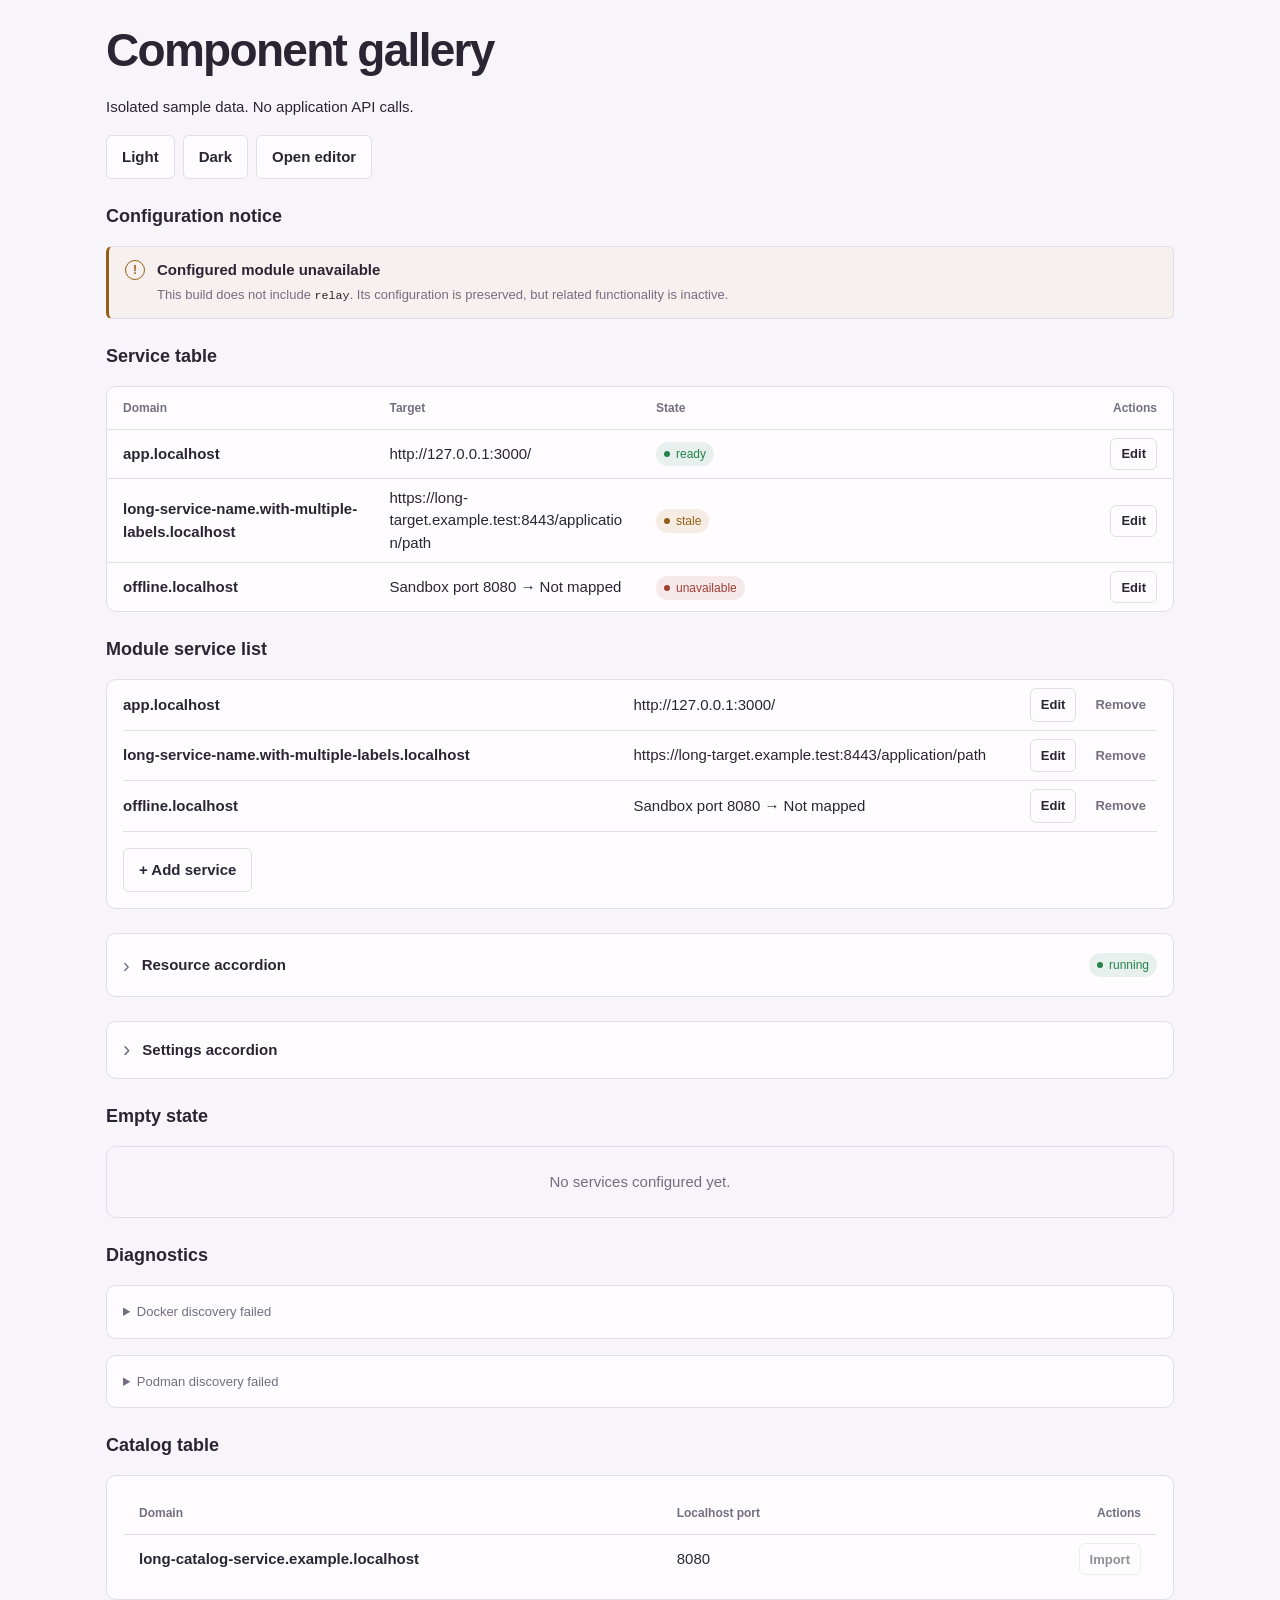
==== commit c4b673a5: "fix(ui): standardize error messages" ====
--- a/scripts/ui/design-system.html
+++ b/scripts/ui/design-system.html
@@ -7,7 +7,7 @@
 <style>.gallery{max-width:1100px;margin:auto;padding:24px 16px}.gallery>section{margin:24px 0}.gallery h2{margin-bottom:16px}.gallery-controls{display:flex;gap:8px;flex-wrap:wrap;margin-bottom:24px}</style>
 <main class="gallery"><h1>Component gallery</h1><p>Isolated sample data. No application API calls.</p>
 <div class="gallery-controls"><button id="light" class="secondary">Light</button><button id="dark" class="secondary">Dark</button><button id="dialog" class="secondary">Open editor</button></div>
-<section><h2>Configuration notice</h2><div class="configuration-notice"><span class="configuration-notice-icon" aria-hidden="true">!</span><div class="configuration-notice-content"><strong>Configured module unavailable</strong><p>This build does not include <code>relay</code>. Its configuration is preserved, but related services are inactive.</p></div></div></section>
+<section><h2>Configuration notice</h2><div class="configuration-notice"><span class="configuration-notice-icon" aria-hidden="true">!</span><div class="configuration-notice-content"><strong>Configured module unavailable</strong><p>This build does not include <code>relay</code>. Its configuration is preserved, but related functionality is inactive.</p></div></div></section>
 <section><h2>Service table</h2><div class="dashboard-table-wrap"><table class="data-table"><thead><tr><th scope="col">Domain</th><th scope="col">Target</th><th scope="col">State</th><th scope="col">Actions</th></tr></thead><tbody id="table-body"></tbody></table></div></section>
 <section><h2>Module service list</h2><div class="local-service-list" id="services"></div></section>
 <section><details class="resource"><summary><strong>Resource accordion</strong><span class="badge status-badge" data-tone="ok">running</span></summary><div class="services" id="nested"></div></details></section>
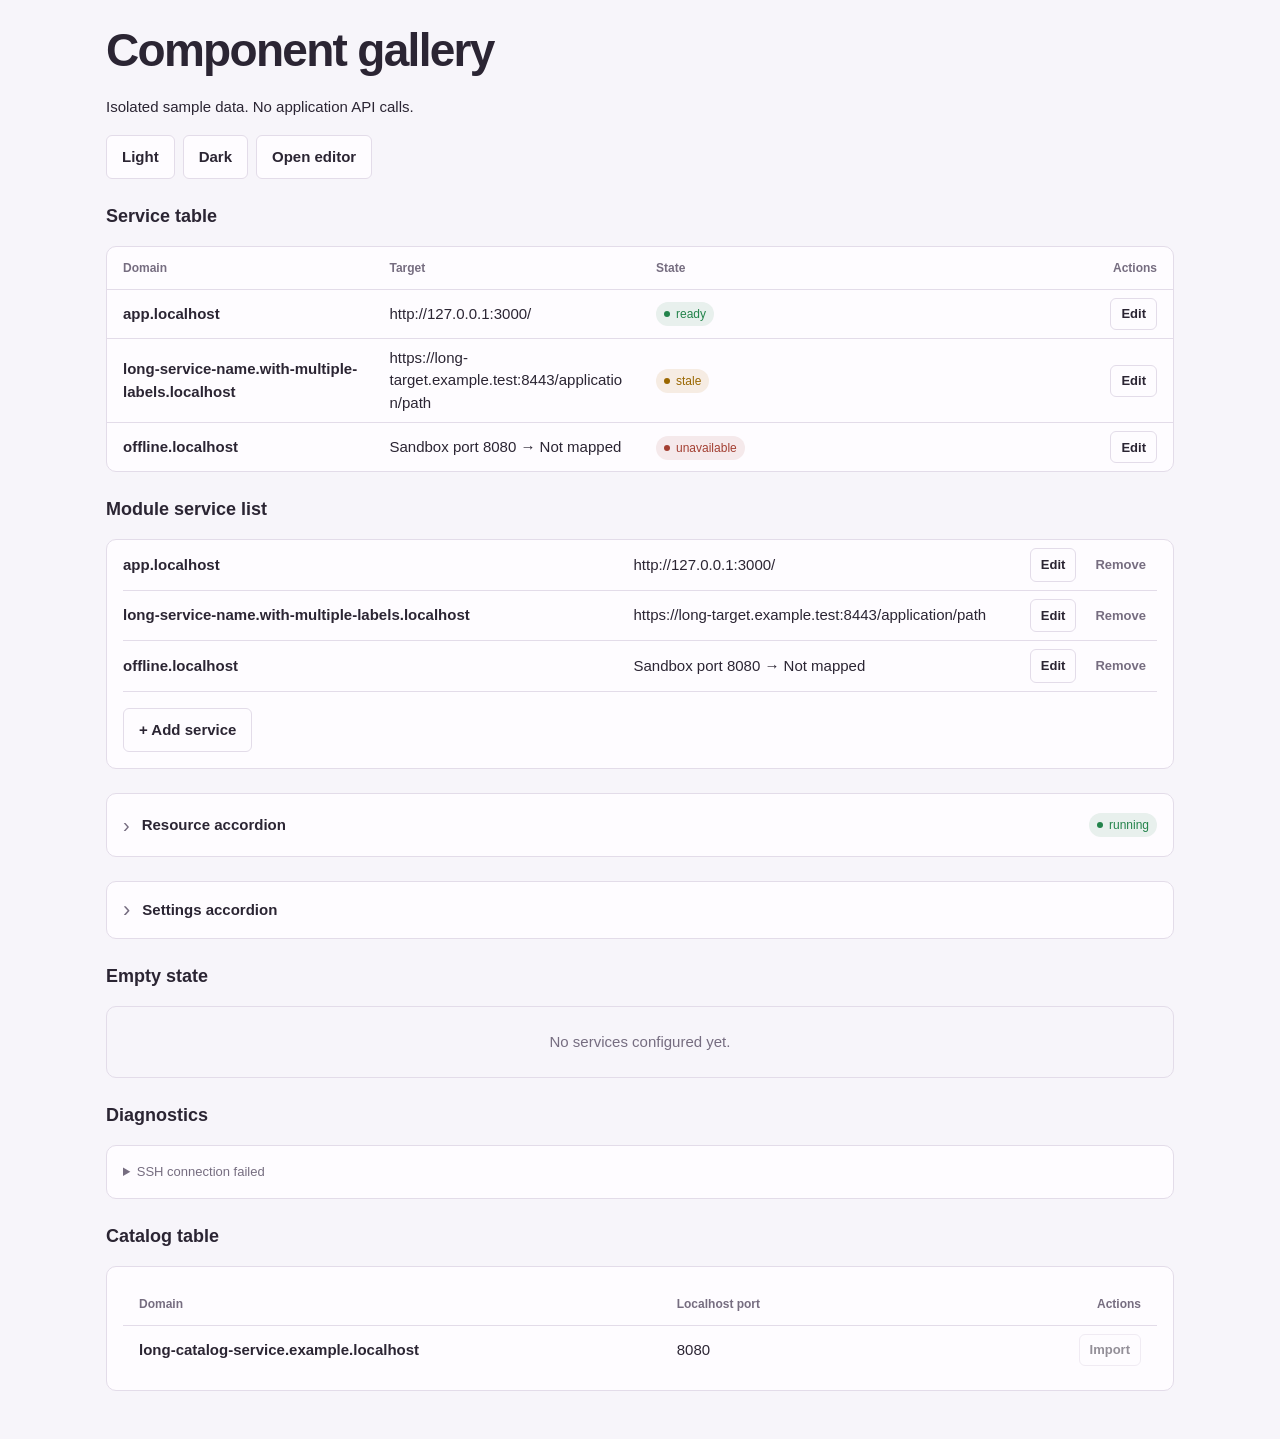
==== commit f7102bac: "feat(ui): clarify service status and actions" ====
--- a/scripts/ui/design-system.html
+++ b/scripts/ui/design-system.html
@@ -7,14 +7,13 @@
 <style>.gallery{max-width:1100px;margin:auto;padding:24px 16px}.gallery>section{margin:24px 0}.gallery h2{margin-bottom:16px}.gallery-controls{display:flex;gap:8px;flex-wrap:wrap;margin-bottom:24px}</style>
 <main class="gallery"><h1>Component gallery</h1><p>Isolated sample data. No application API calls.</p>
 <div class="gallery-controls"><button id="light" class="secondary">Light</button><button id="dark" class="secondary">Dark</button><button id="dialog" class="secondary">Open editor</button></div>
-<section><h2>Configuration notice</h2><div class="configuration-notice"><span class="configuration-notice-icon" aria-hidden="true">!</span><div class="configuration-notice-content"><strong>Configured module unavailable</strong><p>This build does not include <code>relay</code>. Its configuration is preserved, but related functionality is inactive.</p></div></div></section>
 <section><h2>Service table</h2><div class="dashboard-table-wrap"><table class="data-table"><thead><tr><th scope="col">Domain</th><th scope="col">Target</th><th scope="col">State</th><th scope="col">Actions</th></tr></thead><tbody id="table-body"></tbody></table></div></section>
 <section><h2>Module service list</h2><div class="local-service-list" id="services"></div></section>
 <section><details class="resource"><summary><strong>Resource accordion</strong><span class="badge status-badge" data-tone="ok">running</span></summary><div class="services" id="nested"></div></details></section>
 <section><details class="settings-accordion"><summary><span class="settings-accordion-title">Settings accordion</span></summary><div class="settings-accordion-content" id="settings"></div></details></section>
 <section><h2>Empty state</h2><div class="empty">No services configured yet.</div></section>
-<section><h2>Diagnostics</h2><div class="discovery-error"><details><summary>Docker discovery failed</summary><pre>Permission denied while connecting to the runtime socket.
-Raw CLI output stays selectable.</pre></details></div><div class="discovery-error"><details><summary>Podman discovery failed</summary><pre>Invalid inventory JSON.</pre></details></div></section>
+<section><h2>Diagnostics</h2><div class="discovery-error"><details><summary>SSH connection failed</summary><pre>Connection refused by the development server.
+Raw command output stays selectable.</pre></details></div></section>
 <section data-module="ports_over_relay"><h2>Catalog table</h2><div class="relay-provider"><table class="data-table relay-services-table"><thead><tr><th scope="col">Domain</th><th scope="col">Localhost port</th><th scope="col">Actions</th></tr></thead><tbody><tr><td data-label="Domain">long-catalog-service.example.localhost</td><td data-label="Localhost port">8080</td><td data-label="Actions"><button class="secondary" disabled>Import</button></td></tr></tbody></table></div></section>
 </main><script type="module">
 import * as ui from '../../internal/web/assets/ui.js';
--- a/internal/web/assets/app.css
+++ b/internal/web/assets/app.css
@@ -1,4 +1,4 @@
-:root{color-scheme:light dark;--bg:#f7f5fa;--surface:#fefcff;--ink:#2b2533;--muted:#766d80;--line:#e3dce9;--accent:#79589b;--accent-soft:#eee6f5;--danger:#a33f32;--shadow:0 12px 40px #39234e12;font-family:-apple-system,BlinkMacSystemFont,"Segoe UI",sans-serif;font-size:var(--text-body);line-height:1.5}*{box-sizing:border-box}html{background:var(--bg)}body{margin:0;min-height:100vh;background:var(--bg);color:var(--ink)}button,input,select{font:inherit}a{color:var(--accent);text-decoration:none}a:hover{text-decoration:underline}button,.button{display:inline-flex;align-items:center;justify-content:center;gap:.4rem;border:1px solid transparent;border-radius:7px;padding:.65rem 1rem;background:var(--accent);color:#fff;font-weight:600;cursor:pointer;white-space:nowrap;text-decoration:none}button:hover,.button:hover{filter:brightness(.94);text-decoration:none}button:disabled{opacity:.5;cursor:not-allowed}.secondary{background:var(--surface);color:var(--ink);border-color:var(--line)}.danger{background:var(--danger)}.text-button{background:transparent;color:var(--muted)}.icon-button{background:transparent;color:var(--muted);font-size:1.5rem;padding:0 .5rem}button:focus-visible,a:focus-visible,input:focus-visible,select:focus-visible,summary:focus-visible{outline:2px solid var(--accent);outline-offset:-2px}.shell{max-width:1160px;margin:auto;padding:0 40px}header{height:80px;display:flex;align-items:center;gap:32px}.brand{font-size:30px;font-weight:800;letter-spacing:-1.5px;color:var(--ink)}.header-note,.muted{color:var(--muted)}.local-label{margin-left:auto;font-size:10px;letter-spacing:1.5px;color:var(--accent);border:1px solid var(--line);border-radius:20px;padding:6px 11px}.eyebrow{font-size:10px;font-weight:700;letter-spacing:2px;color:var(--accent);margin:0 0 14px}h1{font-size:clamp(30px,4vw,46px);line-height:1.14;letter-spacing:-1.7px;margin:0 0 20px;font-weight:650}h2{font-size:18px;margin:0}p{margin:0 0 16px}code{font-family:ui-monospace,SFMono-Regular,Menlo,monospace;font-size:.9em}.toolbar{display:flex;justify-content:space-between;align-items:center;margin-bottom:20px}.count{font-size:12px;margin-left:6px;background:var(--accent-soft);color:var(--accent);padding:3px 8px;border-radius:5px}.small{font-size:var(--text-help)}.resource{background:var(--surface);border:1px solid var(--line);border-radius:10px;margin-bottom:16px;overflow:hidden}.resource>summary{list-style:none;cursor:pointer;display:flex;align-items:center;gap:12px;padding:var(--panel-padding)}.resource>summary::-webkit-details-marker{display:none}.resource>summary::before{content:'›';font-size:20px;color:var(--muted)}.resource[open]>summary::before{transform:rotate(90deg)}.resource-title{font-weight:650}.resource-meta{margin-left:auto;display:flex;align-items:center;gap:18px}.badge{font-size:var(--text-label);padding:3px 8px;border-radius:20px;background:var(--accent-soft);color:var(--accent)}.badge.stopped,.badge.missing,.badge.unknown{background:var(--bg);color:var(--muted)}.badge.error{color:var(--danger)}.services{border-top:1px solid var(--line);padding:0 var(--panel-padding) 18px}.service{display:grid;grid-template-columns:minmax(160px,1.3fr) minmax(100px,1fr) auto;align-items:center;gap:16px;padding:var(--row-padding-y) 0;border-bottom:1px solid var(--line)}.service a{font-weight:600}.service .small{display:block;margin-top:4px}.service-actions{display:flex;gap:6px}.service-actions button{font-size:12px;padding:6px 10px}.service .route-error{color:var(--danger);overflow-wrap:anywhere}.add-row{display:flex;align-items:center;justify-content:space-between;gap:10px;padding-top:16px}.add-row button{font-size:12px}.empty{padding:36px;text-align:center;border:1px dashed var(--line);border-radius:10px;color:var(--muted)}.empty h2{color:var(--ink);margin-bottom:8px}#error,#notice,#form-error,#remove-error{padding:14px 16px;border-radius:7px;margin-bottom:16px;background:var(--accent-soft);color:var(--accent);overflow-wrap:anywhere}#error,#form-error,#remove-error{color:var(--danger);border:1px solid currentColor;background:var(--surface)}[hidden]{display:none!important}.footnote{font-size:12px;color:var(--muted);margin-top:24px}footer{display:flex;align-items:center;justify-content:space-between;border-top:1px solid var(--line);padding:16px 0;margin-top:70px;color:var(--muted);font-size:10px;letter-spacing:1px}dialog{background:var(--surface);color:var(--ink);border:1px solid var(--line);border-radius:12px;padding:var(--dialog-padding);width:min(480px,calc(100vw - 32px));box-shadow:var(--shadow)}dialog::backdrop{background:#22152f66;backdrop-filter:blur(3px)}.dialog-header{display:flex;align-items:flex-start;justify-content:space-between;margin-bottom:24px}.dialog-header .eyebrow{margin-bottom:6px}label{display:block;font-size:13px;font-weight:600;margin:18px 0}input,select{width:100%;min-width:0;border:1px solid var(--line);border-radius:6px;background:var(--bg);color:var(--ink);padding:10px 12px;margin-top:7px}input:disabled{color:var(--muted)}.domain-input{display:flex;align-items:center;gap:8px;margin-bottom:24px}.domain-input span{flex-shrink:0;white-space:nowrap;margin-top:7px;color:var(--muted);font-weight:400;font-size:13px}.dialog-actions,.actions{display:flex;justify-content:flex-end;gap:10px;margin-top:24px}.remove-options{display:flex;flex-direction:column;gap:10px}.status-page{max-width:760px;margin:12vh auto;padding:32px}.status-page .brand{display:inline-block;margin-bottom:60px}.status-page .actions{justify-content:flex-start}.status-page h1{margin-bottom:20px}@media(prefers-color-scheme:dark){:root{--bg:#1d1923;--surface:#27212f;--ink:#eee7f4;--muted:#b0a3bd;--line:#44384f;--accent:#c7a6e5;--accent-soft:#3c2e4c;--danger:#ed9c8e}button,.button{color:#261b32}.secondary,.icon-button,.text-button{color:var(--ink)}.danger{color:#291a15}}@media(max-width:720px){.shell{padding:0 20px}header{height:80px}.header-note{display:none}.service{grid-template-columns:1fr;gap:8px}.resource>summary{padding:16px}.resource-meta{gap:8px}.resource-meta .small{display:none}.services{padding:0 16px 16px}.service-actions{justify-content:flex-start}.add-row{align-items:flex-start}.add-row .small{max-width:55%}footer{margin-top:40px}.status-page .actions{flex-wrap:wrap;justify-content:flex-start}}
+:root{color-scheme:light dark;--bg:#f7f5fa;--surface:#fefcff;--ink:#2b2533;--muted:#766d80;--line:#e3dce9;--accent:#79589b;--accent-soft:#eee6f5;--danger:#a33f32;--shadow:0 12px 40px #39234e12;font-family:-apple-system,BlinkMacSystemFont,"Segoe UI",sans-serif;font-size:var(--text-body);line-height:1.5}*{box-sizing:border-box}html{background:var(--bg)}body{margin:0;min-height:100vh;background:var(--bg);color:var(--ink)}button,input,select{font:inherit}a{color:var(--accent);text-decoration:none}a:hover{text-decoration:underline}button,.button{display:inline-flex;align-items:center;justify-content:center;gap:.4rem;border:1px solid transparent;border-radius:7px;padding:.65rem 1rem;background:var(--accent);color:#fff;font-weight:600;cursor:pointer;white-space:nowrap;text-decoration:none}button:hover,.button:hover{filter:brightness(.94);text-decoration:none}button:disabled{opacity:.5;cursor:not-allowed}.secondary{background:var(--surface);color:var(--ink);border-color:var(--line)}.danger{background:var(--danger)}.text-button{background:transparent;color:var(--muted)}.icon-button{background:transparent;color:var(--muted);font-size:1.5rem;padding:0 .5rem}button:focus-visible,a:focus-visible,input:focus-visible,select:focus-visible,summary:focus-visible{outline:2px solid var(--accent);outline-offset:-2px}.shell{max-width:1160px;margin:auto;padding:0 40px}header{height:80px;display:flex;align-items:center;gap:32px}.brand{font-size:30px;font-weight:800;letter-spacing:-1.5px;color:var(--ink)}.header-note,.muted{color:var(--muted)}.local-label{margin-left:auto;font-size:10px;letter-spacing:1.5px;color:var(--accent);border:1px solid var(--line);border-radius:20px;padding:6px 11px}.eyebrow{font-size:10px;font-weight:700;letter-spacing:2px;color:var(--accent);margin:0 0 14px}h1{font-size:clamp(30px,4vw,46px);line-height:1.14;letter-spacing:-1.7px;margin:0 0 20px;font-weight:650}h2{font-size:18px;margin:0}p{margin:0 0 16px}code{font-family:ui-monospace,SFMono-Regular,Menlo,monospace;font-size:.9em}.toolbar{display:flex;justify-content:space-between;align-items:center;margin-bottom:20px}.count{font-size:12px;margin-left:6px;background:var(--accent-soft);color:var(--accent);padding:3px 8px;border-radius:5px}.small{font-size:var(--text-help)}.resource{background:var(--surface);border:1px solid var(--line);border-radius:10px;margin-bottom:16px;overflow:hidden}.resource>summary{list-style:none;cursor:pointer;display:flex;align-items:center;gap:12px;padding:var(--panel-padding)}.resource>summary::-webkit-details-marker{display:none}.resource>summary::before{content:'›';font-size:20px;color:var(--muted)}.resource[open]>summary::before{transform:rotate(90deg)}.resource-title{font-weight:650}.resource-meta{margin-left:auto;display:flex;align-items:center;gap:18px}.badge{font-size:var(--text-label);padding:3px 8px;border-radius:20px;background:var(--accent-soft);color:var(--accent)}.badge.stopped,.badge.missing,.badge.unknown{background:var(--bg);color:var(--muted)}.badge.error{color:var(--danger)}.services{border-top:1px solid var(--line);padding:0 var(--panel-padding) 18px}.service{display:grid;grid-template-columns:minmax(160px,1.3fr) minmax(100px,1fr) auto;align-items:center;gap:16px;padding:var(--row-padding-y) 0;border-bottom:1px solid var(--line)}.service a{font-weight:600}.service .small{display:block;margin-top:4px}.service-actions{display:flex;gap:6px}.service-actions button{font-size:12px;padding:6px 10px}.service .route-error{color:var(--danger);overflow-wrap:anywhere}.add-row{display:flex;align-items:center;justify-content:space-between;gap:10px;padding-top:16px}.add-row button{font-size:12px}.empty{padding:36px;text-align:center;border:1px dashed var(--line);border-radius:10px;color:var(--muted)}.empty h2{color:var(--ink);margin-bottom:8px}#error,#notice,#form-error,#remove-error{padding:14px 16px;border-radius:7px;margin-bottom:16px;background:var(--accent-soft);color:var(--accent);overflow-wrap:anywhere}#error,#form-error,#remove-error{color:var(--danger);border:1px solid currentColor;background:var(--surface)}[hidden]{display:none!important}.footnote{font-size:12px;color:var(--muted);margin-top:24px}footer{display:flex;align-items:center;justify-content:space-between;border-top:1px solid var(--line);padding:16px 0;margin-top:70px;color:var(--muted);font-size:10px;letter-spacing:1px}dialog{background:var(--surface);color:var(--ink);border:1px solid var(--line);border-radius:12px;padding:var(--dialog-padding);width:min(480px,calc(100vw - 32px));box-shadow:var(--shadow)}dialog::backdrop{background:#22152f66;backdrop-filter:blur(3px)}.dialog-header{display:flex;align-items:flex-start;justify-content:space-between;margin-bottom:24px}.dialog-header .eyebrow{margin-bottom:6px}label{display:block;font-size:13px;font-weight:600;margin:18px 0}input,select{width:100%;min-width:0;border:1px solid var(--line);border-radius:6px;background:var(--bg);color:var(--ink);padding:10px 12px;margin-top:7px}input:disabled{color:var(--muted)}.dialog-actions,.actions{display:flex;justify-content:flex-end;gap:10px;margin-top:24px}.remove-options{display:flex;flex-direction:column;gap:10px}.status-page{max-width:760px;margin:12vh auto;padding:32px}.status-page .brand{display:inline-block;margin-bottom:60px}.status-page .actions{justify-content:flex-start}.status-page h1{margin-bottom:20px}@media(prefers-color-scheme:dark){:root{--bg:#1d1923;--surface:#27212f;--ink:#eee7f4;--muted:#b0a3bd;--line:#44384f;--accent:#c7a6e5;--accent-soft:#3c2e4c;--danger:#ed9c8e}button,.button{color:#261b32}.secondary,.icon-button,.text-button{color:var(--ink)}.danger{color:#291a15}}@media(max-width:720px){.shell{padding:0 20px}header{height:80px}.header-note{display:none}.service{grid-template-columns:1fr;gap:8px}.resource>summary{padding:16px}.resource-meta{gap:8px}.resource-meta .small{display:none}.services{padding:0 16px 16px}.service-actions{justify-content:flex-start}.add-row{align-items:flex-start}.add-row .small{max-width:55%}footer{margin-top:40px}.status-page .actions{flex-wrap:wrap;justify-content:flex-start}}
 
 #route-form>label{margin-bottom:0}.sr-only{position:absolute;width:1px;height:1px;padding:0;overflow:hidden;clip:rect(0,0,0,0);white-space:nowrap}
 
@@ -28,7 +28,7 @@
 
 
 
-.dashboard-table-wrap{overflow-x:auto;border:1px solid var(--line);border-radius:10px;background:var(--surface)}.dashboard-table{width:100%;border-collapse:collapse;text-align:left;table-layout:fixed}.dashboard-table th:first-child{width:25%}.dashboard-table th:nth-child(2){width:18%}.dashboard-table th:nth-child(3){width:31%}.dashboard-table th:nth-child(4){width:17%}.dashboard-table td .small{display:block}.dashboard-table .route-error{color:var(--danger);margin-top:5px}.runtime-card{margin-top:28px;border:1px solid var(--line);border-radius:10px;padding:var(--panel-padding);background:var(--surface)}.runtime-card h2{font-size:var(--text-heading)}.runtime-card dl{display:grid;grid-template-columns:repeat(5,minmax(0,1fr));gap:20px 28px;margin:20px 0 0}.runtime-card dt{font-size:var(--text-label);color:var(--muted);margin-bottom:5px}.runtime-card dd{margin:0;font-size:13px;overflow-wrap:anywhere}@media(max-width:900px){.runtime-card dl{grid-template-columns:repeat(2,minmax(0,1fr))}.runtime-modules{grid-column:1/-1}}@media(max-width:720px){.dashboard-table{min-width:850px}}
+.dashboard-table-wrap{overflow:visible;border:1px solid var(--line);border-radius:10px;background:var(--surface)}.dashboard-table{width:100%;border-collapse:collapse;text-align:left;table-layout:fixed}.dashboard-table th:first-child{width:28%}.dashboard-table th:nth-child(2){width:22%}.dashboard-table th:nth-child(3){width:42%}.dashboard-table th:nth-child(4){width:8%}.dashboard-table td .small{display:block}.dashboard-table .route-error{color:var(--danger);margin-top:5px}.dashboard-table .dashboard-actions{margin-left:0}.runtime-card{margin-top:28px;border:1px solid var(--line);border-radius:10px;padding:var(--panel-padding);background:var(--surface)}.runtime-card h2{font-size:var(--text-heading)}.runtime-card dl{display:grid;grid-template-columns:repeat(5,minmax(0,1fr));gap:20px 28px;margin:20px 0 0}.runtime-card dt{font-size:var(--text-label);color:var(--muted);margin-bottom:5px}.runtime-card dd{margin:0;font-size:13px;overflow-wrap:anywhere}@media(max-width:900px){.runtime-card dl{grid-template-columns:repeat(2,minmax(0,1fr))}.runtime-modules{grid-column:1/-1}}@media(max-width:720px){.dashboard-table{min-width:850px}}
 
 .route-error{color:var(--danger);overflow-wrap:anywhere}.resource>summary strong{flex:1}.resource-menu-trigger{padding:0 8px}.resource-actions{position:relative;margin-left:10px}.services>button{margin-top:16px}.local-service-list>button{margin:16px 0}dialog form>label{margin-bottom:0}
 
@@ -52,7 +52,8 @@
 .adornment-button:hover{background:var(--accent-soft);color:var(--accent);filter:none}.adornment-button:disabled{cursor:default}
 .adornment-button svg{width:19px;height:19px;fill:none;stroke:currentColor;stroke-width:1.7;stroke-linecap:round;stroke-linejoin:round}
 .adornment-button:focus-visible{outline-offset:0}.input-adornment input:focus-visible{outline:none}
-
+.number-stepper-input{appearance:textfield;-moz-appearance:textfield}.number-stepper-input::-webkit-inner-spin-button,.number-stepper-input::-webkit-outer-spin-button{-webkit-appearance:none;margin:0}
+.number-stepper-controls{display:grid;grid-template-rows:1fr 1fr;align-self:stretch}.number-stepper-controls .adornment-button{width:24px;height:auto;min-height:20px;padding:2px;color:var(--muted);border-radius:3px}.number-stepper-controls .adornment-button:hover{color:var(--accent)}.number-stepper-controls .adornment-button svg{width:15px;height:15px;fill:currentColor;stroke:none}
 .settings-accordion{margin:16px 0;border:1px solid var(--line);border-radius:var(--radius-panel);background:var(--surface);overflow:hidden}
 .settings-accordion>summary{display:flex;align-items:center;gap:12px;padding:var(--panel-padding);cursor:pointer;list-style:none}.settings-accordion>summary::-webkit-details-marker{display:none}
 .settings-accordion>summary::before{content:'›';color:var(--muted);font-size:22px;line-height:1}.settings-accordion[open]>summary::before{transform:rotate(90deg)}
@@ -74,7 +75,7 @@
 .connection-trigger[data-tone=ok]::before{background:var(--switch-on,#23834b)}
 .connection-trigger[data-tone=pending]::before{background:#b87a12}
 .connection-trigger[data-tone=error]::before{background:var(--danger)}
-.connection-popover{position:fixed;inset:auto;margin:0;overflow:auto;width:min(340px,calc(100vw - 32px));padding:20px;border:1px solid var(--line);border-radius:10px;background:var(--surface);color:var(--ink);box-shadow:var(--shadow);overflow-wrap:anywhere}
+.header-popover{position:fixed;inset:auto;margin:0;overflow:auto;width:min(340px,calc(100vw - 32px));padding:var(--panel-padding);border:1px solid var(--line);border-radius:var(--radius-panel);background:var(--surface);color:var(--ink);box-shadow:var(--shadow);overflow-wrap:anywhere}
 .connection-popover p{margin:10px 0}.connection-popover button{margin-top:12px}
 @media(max-width:520px){header{height:auto;min-height:80px;gap:12px;padding:16px 0}.connection-status{gap:5px}.connection-trigger{font-size:11px;padding:6px 8px}}
 
@@ -83,7 +84,7 @@
 .discovery-error summary{cursor:pointer;color:var(--muted);font-size:13px}
 .discovery-error pre{margin:12px 0 0;font-family:ui-monospace,SFMono-Regular,Menlo,monospace;font-size:12px;white-space:pre-wrap;overflow-wrap:anywhere;max-height:320px;overflow:auto}
 
-.module-toolbar:empty{display:none}.module-toolbar{flex:none;align-self:center}.refresh-icon{width:36px;height:36px;padding:0;background:transparent;border:0;color:var(--muted)}.refresh-icon:hover:not(:disabled){background:var(--accent-soft);color:var(--accent);filter:none}.refresh-icon svg{width:20px;height:20px;fill:none;stroke:currentColor;stroke-width:1.8;stroke-linecap:round;stroke-linejoin:round}.tabs-toolbar{flex-wrap:nowrap}.tabs-toolbar .tabs{min-width:0;flex-basis:auto}
+.module-toolbar:empty{display:none}.module-toolbar{display:flex;flex:none;align-self:center;gap:2px}.module-action-icon{width:36px;height:36px;padding:0;background:transparent;border:0;color:var(--muted)}.module-action-icon:hover:not(:disabled){background:var(--accent-soft);color:var(--accent);filter:none}.module-action-icon svg{width:20px;height:20px;fill:none;stroke:currentColor;stroke-width:1.8;stroke-linecap:round;stroke-linejoin:round}.tabs-toolbar{flex-wrap:nowrap}.tabs-toolbar .tabs{min-width:0;flex-basis:auto}
 
 /* Shared UI: compact work views, consistent status, and forms. */
 .tabs-toolbar{margin-top:0}
@@ -101,7 +102,6 @@
 .form-field>label{font-size:13px}.dialog-header h2{margin:0}.dialog-header .icon-button{line-height:1;flex-shrink:0}
 dialog{max-height:calc(100dvh - 32px);overflow-y:auto}dialog form>.form-field:first-of-type{margin-top:0}
 .dialog-actions{flex-wrap:wrap;align-items:center;position:sticky;bottom:calc(-1 * var(--dialog-padding));background:var(--surface);padding:16px 0;margin-top:16px;z-index:2}
-.draft-notice{font-size:12px;color:var(--muted);margin-right:auto}.dialog-actions .draft-notice{flex-basis:100%;text-align:right}
 .dialog-section{border-top:1px solid var(--line);margin-top:20px;padding-top:4px}.dialog-help{font-size:12px;color:var(--muted);margin-top:8px}
 .dialog-advanced{margin-top:20px}.dialog-advanced>summary{cursor:pointer;color:var(--muted);font-size:13px}.dialog-advanced p{margin-top:8px}
 @media(max-width:720px){
@@ -131,9 +131,9 @@
  --space-1:4px;--space-2:8px;--space-3:12px;--space-4:16px;--space-6:24px;--space-8:32px;
  --row-padding-y:8px;--panel-padding:16px;--dialog-padding:24px;
  --radius-control:6px;--radius-panel:10px;
- --control-height:40px;--compact-height:32px;--warning:#926014;
-}
-@media(prefers-color-scheme:dark){:root{--warning:#f5c775}}
+ --control-height:40px;--compact-height:32px;--warning:#9a6700;
+}
+@media(prefers-color-scheme:dark){:root{--warning:#f2cc60}}
 button,.button{min-height:var(--control-height);border-radius:var(--radius-control)}
 .service-actions button,.data-table button,.adornment-button,.resource-menu-trigger{min-height:var(--compact-height);font-size:var(--text-help)}
 .service-actions{gap:var(--space-2)}
@@ -152,14 +152,16 @@
 .settings-accordion-content,.runtime-card,.discovery-error{padding:var(--panel-padding)}
 .resource,.settings-accordion{margin:0 0 var(--space-4)}
 .empty{padding:var(--space-6) var(--panel-padding);border-style:solid}
+.empty-state{display:flex;min-height:160px;flex-direction:column;align-items:center;justify-content:center;gap:var(--space-3);padding:var(--space-6);border:1px solid var(--line);border-radius:var(--radius-panel);background:var(--surface);text-align:center}
+.empty-state-message{max-width:60ch;margin:0;color:var(--muted);font-size:var(--text-heading)}
+.empty-state>button{margin-top:var(--space-2)}
 .form-field{margin:var(--space-4) 0}.form-field>label{font-size:var(--text-help);margin-bottom:var(--space-2)}
 .form-field input,.input-adornment>input{font-size:var(--text-body);min-height:var(--control-height)}
 .switch-field{margin:var(--space-4) 0}.switch-field label{font-size:var(--text-body)}
 .dialog-header{margin-bottom:var(--space-6)}.dialog-header h2{font-size:var(--text-heading)}
 .dialog-actions{gap:var(--space-2);margin-top:var(--space-4)}
-.dialog-help,.draft-notice,.input-adornment-text{font-size:var(--text-help)}
+.dialog-help,.input-adornment-text{font-size:var(--text-help)}
 .module-availability-row{padding:var(--space-3) 0}
-.connection-popover{padding:var(--panel-padding);border-radius:var(--radius-panel)}
 .connection-trigger{min-height:var(--compact-height)}
 .refresh-icon{min-height:var(--control-height);width:var(--control-height);height:var(--control-height)}
 .data-table{width:100%;border-collapse:collapse;text-align:left;table-layout:fixed}
@@ -208,7 +210,7 @@
 .primary-navigation>.navigation-item:focus-visible,.services-trigger:focus-visible{outline:none;background:var(--accent-soft);box-shadow:inset 0 -3px 0 var(--accent)}
 .services-menu>.navigation-item:focus-visible{outline:none;box-shadow:inset 3px 0 0 var(--accent)}
 button[type=submit]:focus-visible,.danger:focus-visible{outline-color:var(--ink)}
-.module-title{display:flex;flex-wrap:wrap;align-items:center;gap:8px;margin:0 0 var(--space-4);font-size:var(--text-heading)}
+.module-heading{display:flex;align-items:center;justify-content:space-between;gap:var(--space-3);margin:0 0 var(--space-4)}.module-title{display:flex;flex-wrap:wrap;align-items:center;gap:8px;margin:0;font-size:var(--text-heading)}.module-actions{display:flex;align-items:center;margin-left:auto}
 @media(max-width:480px){.primary-navigation{gap:16px}.tabs-toolbar{gap:8px}.services-navigation{position:static}.services-menu{left:0;max-width:100%}}
 @media(max-width:360px){.primary-navigation{gap:8px}.tabs-toolbar{gap:4px}}
 
@@ -225,17 +227,11 @@
 .remote-trust-notice{padding:12px;border:1px solid var(--line);border-radius:var(--radius-control);background:var(--bg);color:var(--muted)}
 
 /* Persistent configuration warnings stay legible without competing with errors. */
-.configuration-notice{display:flex;align-items:flex-start;gap:var(--space-3);margin:0 0 var(--space-4);padding:var(--space-3) var(--space-4);border:1px solid var(--line);border-left:3px solid var(--warning);border-radius:var(--radius-control);background:color-mix(in srgb,var(--warning) 7%,var(--surface));color:var(--ink);overflow-wrap:anywhere}
-.configuration-notice-icon{display:inline-flex;align-items:center;justify-content:center;flex:none;width:20px;height:20px;margin-top:1px;border:1px solid currentColor;border-radius:50%;color:var(--warning);font-size:var(--text-label);font-weight:700;line-height:1}
-.configuration-notice-content{min-width:0;font-size:var(--text-help)}
-.configuration-notice-content strong{display:block;margin-bottom:var(--space-1);font-size:var(--text-body);font-weight:600}
-.configuration-notice-content p{margin:0;color:var(--muted)}
-.configuration-notice-content code{color:var(--ink)}
 
 .runtime-modules-disclosure{position:relative;display:inline-flex}
 button.runtime-modules-trigger{min-height:0;padding:0;border:0;background:transparent;color:var(--accent);font-size:var(--text-help);font-weight:500;line-height:1.5;white-space:nowrap;text-decoration:underline;text-underline-offset:2px}
 button.runtime-modules-trigger:hover{filter:none}
-.runtime-modules-popover{position:fixed;inset:auto;margin:0;overflow:auto;width:min(300px,calc(100vw - 32px));padding:var(--panel-padding);border:1px solid var(--line);border-radius:var(--radius-panel);background:var(--surface);color:var(--ink);box-shadow:var(--shadow)}
+.runtime-modules-popover{width:min(340px,calc(100vw - 32px))}
 .runtime-modules-heading{display:block;margin-bottom:var(--space-3);font-size:var(--text-body)}
 .runtime-modules-list{display:grid;gap:var(--space-2);margin:0;padding:0;list-style:none}
 .runtime-modules-list li{display:flex;align-items:center;justify-content:space-between;gap:var(--space-3);min-width:0}
@@ -244,10 +240,10 @@
 @media(pointer:coarse){button.runtime-modules-trigger{min-width:44px;min-height:44px}}
 
 .service-warning{position:relative;display:inline-flex;vertical-align:middle;margin-left:6px}
-.service-warning[hidden],.warning-tooltip[hidden]{display:none}
+.service-warning[hidden],.ui-tooltip[hidden]{display:none}
 button.warning-trigger{width:24px;height:24px;min-height:24px;padding:0;border:0;border-radius:50%;background:transparent;color:var(--warning)}
-.warning-glyph{display:inline-flex;align-items:center;justify-content:center;flex:none;width:14px;height:14px;border:1px solid currentColor;border-radius:50%;font-size:10px;line-height:1;font-weight:600}
-.warning-tooltip{position:fixed;inset:auto;margin:0;z-index:30;width:min(300px,calc(100vw - 64px));padding:12px;border:1px solid var(--line);border-radius:var(--radius-control);background:var(--surface);color:var(--ink);box-shadow:var(--shadow);font-size:var(--text-help);font-weight:400;line-height:1.5;white-space:normal;overflow-wrap:anywhere}
+.warning-glyph{display:block;flex:none;width:18px;height:18px;fill:none;stroke:currentColor;stroke-width:1.8;stroke-linecap:round;stroke-linejoin:round}
+.ui-tooltip{position:fixed;inset:auto;margin:0;z-index:30;width:min(300px,calc(100vw - 64px));padding:12px;border:1px solid var(--line);border-radius:var(--radius-control);background:var(--surface);color:var(--ink);box-shadow:var(--shadow);font-size:var(--text-help);font-weight:400;line-height:1.5;white-space:normal;overflow-wrap:anywhere}
 @media(pointer:coarse){button.warning-trigger{width:32px;height:32px;min-height:32px}}
 
 .connection-popover-heading{display:flex;align-items:center;justify-content:space-between;gap:12px}
@@ -268,6 +264,8 @@
 dialog{overflow-wrap:anywhere}
 dialog .route-error:empty{display:none}
 dialog .remove-options button{white-space:normal}
+dialog .remove-service-address{text-align:center;font-weight:600;margin:0 0 var(--space-4)}
+dialog .remove-options{align-items:center}
 dialog .mapping-trigger,dialog .mapping-option{overflow-wrap:anywhere}
 
 /* Keep actions in flow so short dialogs never cover fields or picker options. */
@@ -281,3 +279,38 @@
 .connection-diagnostic pre{white-space:pre-wrap;overflow-wrap:anywhere;font-size:inherit;padding:10px;border-radius:var(--radius-control);background:var(--bg)}
 .connection-details{margin:16px 0}
 @media(max-width:720px){header{height:auto;min-height:80px;flex-wrap:wrap;gap:12px;padding:16px 0}.connection-status{flex-basis:100%;margin-left:0;justify-content:flex-start}}
+body[data-view=loading] .shell{visibility:hidden}
+body[data-view=loading] #boot-status{
+ position:fixed;inset:0;z-index:10;display:grid;place-items:center;background:var(--bg);
+ opacity:0;pointer-events:none;animation:boot-status-appear 1ms linear 250ms forwards;
+}
+.boot-spinner{
+ display:block;width:1.5rem;height:1.5rem;border:2px solid var(--line);
+ border-top-color:var(--accent);border-radius:50%;animation:boot-spinner-rotate .75s linear infinite;
+}
+@keyframes boot-status-appear{to{opacity:1}}
+@keyframes boot-spinner-rotate{to{transform:rotate(360deg)}}
+@media(prefers-reduced-motion:reduce){.boot-spinner{animation:none}}
+.dashboard-heading{display:flex;align-items:center;justify-content:space-between;gap:16px;margin-bottom:20px}.dashboard-heading h1{margin:0}.service-location-options{display:grid;gap:12px}.service-location-choice{display:grid;gap:6px}.service-location-choice button{width:100%;justify-content:flex-start}.service-location-choice p{margin:0 4px}
+
+/* One vertical axis for every dialog title and its close control. */
+.dialog-header{align-items:center}
+.danger-text{background:transparent;color:var(--danger)}
+.danger-text:hover:not(:disabled){background:color-mix(in srgb,var(--danger) 10%,transparent);filter:none}
+.local-port-indicator,.container-indicator,.sandbox-indicator,.no-listener-indicator{position:relative;display:inline-flex;vertical-align:middle}.local-port-indicator[hidden],.container-indicator[hidden],.sandbox-indicator[hidden],.no-listener-indicator[hidden]{display:none}button.local-port-trigger,button.container-trigger,button.sandbox-trigger,button.no-listener-trigger{width:24px;height:24px;min-height:24px;padding:0;border:0;border-radius:50%;background:transparent;color:var(--accent)}button.no-listener-trigger{color:var(--muted)}.local-port-glyph,.container-glyph,.sandbox-glyph,.no-listener-glyph{width:16px;height:16px;fill:none;stroke:currentColor;stroke-width:1.8;stroke-linecap:round;stroke-linejoin:round}.local-port-tooltip,.container-tooltip,.sandbox-tooltip{white-space:pre-line}@media(pointer:coarse){button.local-port-trigger,button.container-trigger,button.sandbox-trigger,button.no-listener-trigger{width:32px;height:32px;min-height:32px}}
+.service-target-indicator{position:relative;display:inline-flex;vertical-align:middle}button.service-target-trigger{width:24px;height:24px;min-height:24px;padding:0;border:0;border-radius:50%;background:transparent;color:var(--accent)}.service-target-glyph{width:16px;height:16px;fill:none;stroke:currentColor;stroke-width:1.8;stroke-linecap:round;stroke-linejoin:round}.service-target-tooltip{white-space:pre-line}@media(pointer:coarse){button.service-target-trigger{width:32px;height:32px;min-height:32px}}
+.local-service-list[role=table] .service-list-header,.local-service-list[role=table] .service{display:grid;grid-template-columns:minmax(0,1.3fr) minmax(0,1fr) 92px 52px;align-items:center;column-gap:12px}
+.local-service-list[role=table] .service-list-header{padding:12px 0;border-bottom:1px solid var(--line);color:var(--muted);font-size:var(--text-help);font-weight:600}
+.local-service-list[role=table] .service-list-header>span:nth-child(3){text-align:right}
+.local-service-list[role=table] .service-list-header>span:nth-child(4){text-align:right}
+.local-service-list[role=table] .service-port-details,.local-service-list[role=table] .service-actions{display:flex;align-items:center;justify-content:flex-end;min-width:0}
+.local-service-list[role=table] .service-port-details{justify-content:flex-end}
+.local-service-list[role=table] .service-indicators{display:inline-flex;align-items:center;gap:4px}
+.local-service-list[role=table] .service-indicators .service-warning{margin-left:0}
+.local-service-list[role=table] .service-actions-menu{margin-left:0}
+.local-service-list[role=table] .service-menu-trigger{width:32px;height:32px;min-height:32px;padding:0;font-size:22px;line-height:1}
+.local-service-list[role=table] .service-menu-remove{margin-top:4px;border-top:1px solid var(--line);border-radius:0;color:var(--danger)}
+.local-service-list[role=table] .target-address{min-width:0;overflow-wrap:anywhere}
+.local-service-list[role=table] .mobile-target-label{display:none}
+@media(max-width:720px){.local-service-list[role=table] .service-list-header{position:absolute;width:1px;height:1px;padding:0;border:0;overflow:hidden;clip-path:inset(50%);white-space:nowrap}.local-service-list[role=table] .service{grid-template-columns:minmax(0,1fr) auto auto;column-gap:4px}.local-service-list[role=table] .service>div:first-child{grid-column:1;min-width:0}.local-service-list[role=table] .service>div:first-child>a{display:block;overflow:hidden;text-overflow:ellipsis;white-space:nowrap}.local-service-list[role=table] .service .target-address{position:absolute;width:1px;height:1px;padding:0;margin:-1px;overflow:hidden;clip-path:inset(50%);white-space:nowrap}.local-service-list[role=table] .service-port-details{grid-column:2;justify-content:flex-end}.local-service-list[role=table] .service-actions{grid-column:3}}
+@media(pointer:coarse){.local-service-list[role=table] .service-menu-trigger{width:44px;height:44px;min-height:44px}}
--- a/internal/modules/built_in_relay/assets/style.css
+++ b/internal/modules/built_in_relay/assets/style.css
@@ -16,11 +16,10 @@
 .relay-open-access{color:var(--danger);background:var(--bg);border:1px solid var(--danger)}
 .relay-access-warning{padding:12px 14px;border-left:3px solid var(--danger);color:var(--danger);background:var(--bg)}
 .relay-actions{display:flex;align-items:center;gap:var(--space-2);flex-wrap:wrap;padding-top:var(--space-4);border-top:1px solid var(--line)}
-.relay-actions .draft-notice{margin-left:auto;margin-right:0}
 .relay-settings>.route-error:empty{display:none}
 .relay-token-dialog{width:min(520px,calc(100vw - 32px))}
 .relay-token-dialog h2{margin-bottom:12px}
 .relay-token-dialog p{font-size:var(--text-help)}
 .relay-token-dialog .route-error{margin-top:12px}
 .relay-token-dialog .route-error:empty{display:none}
-@media(max-width:480px){.relay-network{grid-template-columns:minmax(0,1fr)}.relay-network .form-field:nth-child(2){max-width:120px}.relay-actions .draft-notice{flex-basis:100%;margin:0}}
+@media(max-width:480px){.relay-network{grid-template-columns:minmax(0,1fr)}.relay-network .form-field:nth-child(2){max-width:120px}}
--- a/internal/modules/ports_over_relay/assets/style.css
+++ b/internal/modules/ports_over_relay/assets/style.css
@@ -1,4 +1,14 @@
 [data-module="ports_over_relay"] { min-width: 0; }
+.relay-view-nav{display:flex;gap:var(--space-4);border-bottom:1px solid var(--line);margin-bottom:var(--space-4)}
+.relay-view-button{padding:10px 2px;border:0;border-bottom:3px solid transparent;border-radius:0;background:transparent;color:var(--muted)}
+.relay-view-button:hover{color:var(--accent);filter:none}
+.relay-view-button[aria-current=page]{border-bottom-color:var(--accent);color:var(--accent)}
+.relay-view-button:focus-visible{outline-offset:2px}
+.relay-settings-panel{max-width:680px;padding:var(--panel-padding);border:1px solid var(--line);border-radius:var(--radius-panel);background:var(--surface)}
+.relay-configuration-view .relay-setup{max-width:680px}
+.relay-configuration-form h2{margin-bottom:var(--space-4)}
+.relay-configuration-form .relay-actions{justify-content:flex-end;margin-top:var(--space-4)}
+.relay-configuration-form .dialog-advanced{margin-top:var(--space-4)}
 [data-module="ports_over_relay"] .relay-setup,
 [data-module="ports_over_relay"] .relay-provider { padding: var(--panel-padding); margin: 0 0 var(--space-4); border: 1px solid var(--line); border-radius: var(--radius-panel); }
 [data-module="ports_over_relay"] .relay-actions { display: flex; flex-wrap: wrap; gap: var(--space-2); }
@@ -16,8 +26,8 @@
 .relay-settings-dialog{width:min(560px,calc(100vw - 32px))}
 .relay-settings-dialog .dialog-help{margin-top:8px}.relay-settings-dialog .dialog-advanced .form-field{margin-bottom:8px}
 @media(max-width:720px){
-
  .relay-section-header{flex-wrap:wrap}
+ .relay-settings-panel{padding:16px}
 }
 .relay-setup [role=status]:empty{display:none}
 
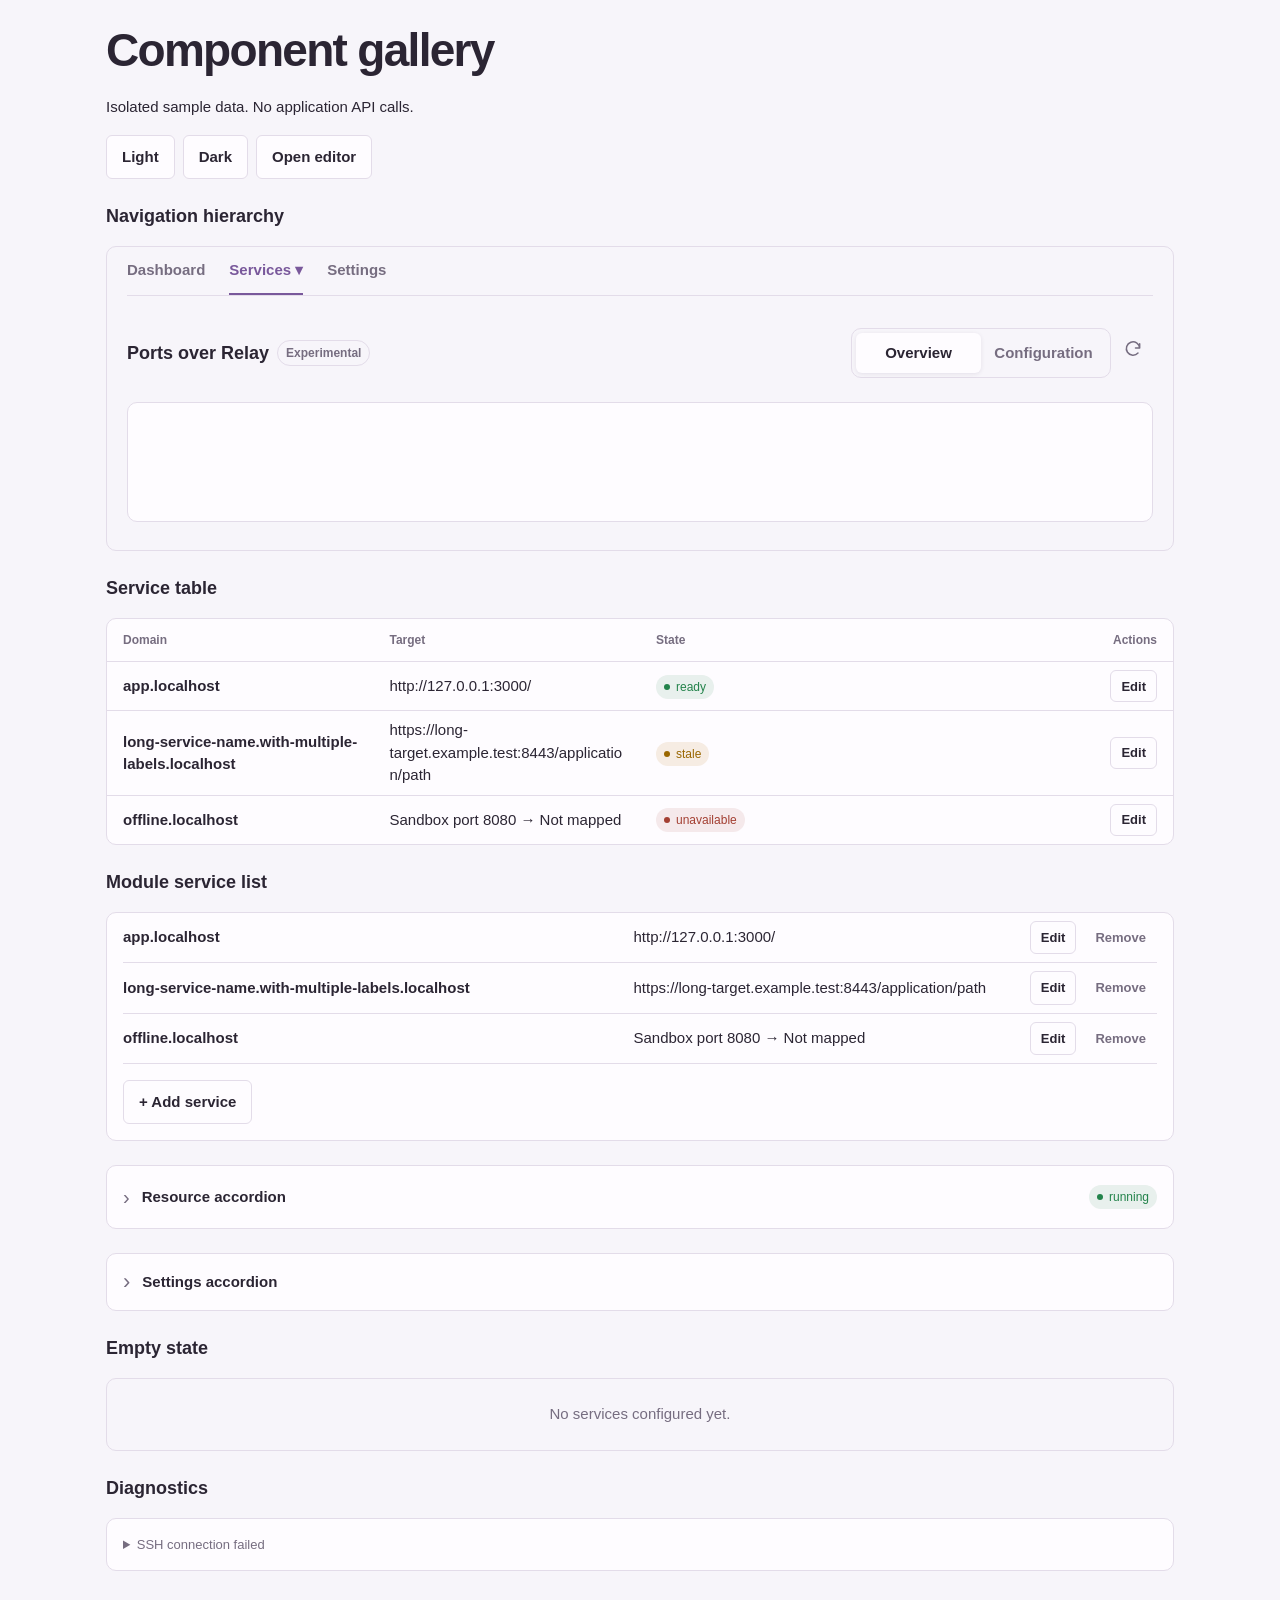
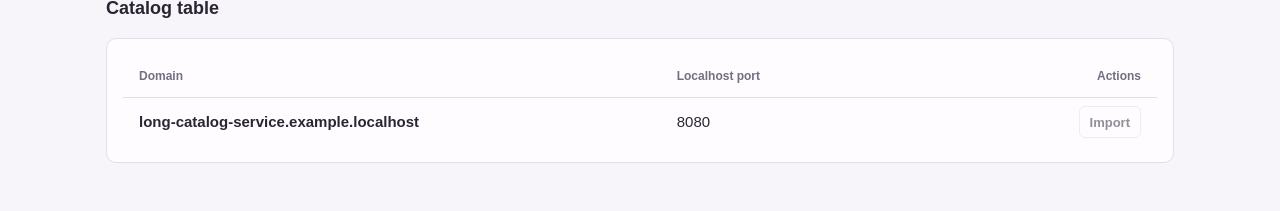
==== commit 512bde44: "feat(ui): establish responsive navigation hierarchy" ====
--- a/scripts/ui/design-system.html
+++ b/scripts/ui/design-system.html
@@ -4,9 +4,10 @@
 <link rel="stylesheet" href="../../internal/web/assets/app.css">
 <link rel="stylesheet" href="../../internal/modules/built_in_relay/assets/style.css">
 <link rel="stylesheet" href="../../internal/modules/ports_over_relay/assets/style.css">
-<style>.gallery{max-width:1100px;margin:auto;padding:24px 16px}.gallery>section{margin:24px 0}.gallery h2{margin-bottom:16px}.gallery-controls{display:flex;gap:8px;flex-wrap:wrap;margin-bottom:24px}</style>
+<style>.gallery{max-width:1100px;margin:auto;padding:24px 16px}.gallery>section{margin:24px 0}.gallery h2{margin-bottom:16px}.gallery-controls{display:flex;gap:8px;flex-wrap:wrap;margin-bottom:24px}.navigation-preview{padding:0 20px 28px;border:1px solid var(--line);border-radius:var(--radius-panel)}.navigation-preview>.module-heading .module-title{margin:0}.navigation-preview-content{height:120px;border:1px solid var(--line);border-radius:var(--radius-panel);background:var(--surface)}</style>
 <main class="gallery"><h1>Component gallery</h1><p>Isolated sample data. No application API calls.</p>
 <div class="gallery-controls"><button id="light" class="secondary">Light</button><button id="dark" class="secondary">Dark</button><button id="dialog" class="secondary">Open editor</button></div>
+<section><h2>Navigation hierarchy</h2><div class="navigation-preview"><div class="toolbar tabs-toolbar"><nav class="primary-navigation" aria-label="Navigation"><button class="navigation-item">Dashboard</button><div class="services-navigation"><button class="services-trigger" data-selected="true">Services ▾</button></div><button class="navigation-item">Settings</button></nav></div><div class="module-heading"><h2 class="module-title">Ports over Relay <span class="badge maturity-experimental">Experimental</span></h2><div class="module-actions"><div class="module-toolbar"><nav class="relay-view-nav" aria-label="Ports over Relay views"><button class="relay-view-button" aria-current="page">Overview</button><button class="relay-view-button" aria-current="false">Configuration</button></nav><button class="module-action-icon refresh-icon" aria-label="Refresh catalog"><svg viewBox="0 0 24 24" aria-hidden="true"><path d="M20 7v5h-5M20 12a8 8 0 1 0-2 6"/></svg></button></div></div></div><div class="navigation-preview-content"></div></div></section>
 <section><h2>Service table</h2><div class="dashboard-table-wrap"><table class="data-table"><thead><tr><th scope="col">Domain</th><th scope="col">Target</th><th scope="col">State</th><th scope="col">Actions</th></tr></thead><tbody id="table-body"></tbody></table></div></section>
 <section><h2>Module service list</h2><div class="local-service-list" id="services"></div></section>
 <section><details class="resource"><summary><strong>Resource accordion</strong><span class="badge status-badge" data-tone="ok">running</span></summary><div class="services" id="nested"></div></details></section>
--- a/internal/web/assets/app.css
+++ b/internal/web/assets/app.css
@@ -196,7 +196,7 @@
 .tabs-toolbar[data-collapsed=true] .tabs [role=tab]{display:flex;align-items:center;gap:var(--space-2);flex-wrap:wrap}
 
 /* Three stable destinations; source modules live in the Services disclosure. */
-.primary-navigation{display:flex;align-items:center;gap:24px;min-width:0;flex:1}
+.primary-navigation{display:flex;align-items:center;justify-content:flex-start;gap:24px;min-width:0;flex:1}
 .primary-navigation>.navigation-item,.services-trigger{padding:12px 0;border:0;border-bottom:2px solid transparent;border-radius:0;background:transparent;color:var(--muted);font-size:15px;white-space:nowrap}
 .primary-navigation>.navigation-item[aria-current=page],.services-trigger[data-selected=true]{color:var(--accent);border-bottom-color:var(--accent)}
 .services-navigation{position:relative}
@@ -210,9 +210,10 @@
 .primary-navigation>.navigation-item:focus-visible,.services-trigger:focus-visible{outline:none;background:var(--accent-soft);box-shadow:inset 0 -3px 0 var(--accent)}
 .services-menu>.navigation-item:focus-visible{outline:none;box-shadow:inset 3px 0 0 var(--accent)}
 button[type=submit]:focus-visible,.danger:focus-visible{outline-color:var(--ink)}
-.module-heading{display:flex;align-items:center;justify-content:space-between;gap:var(--space-3);margin:0 0 var(--space-4)}.module-title{display:flex;flex-wrap:wrap;align-items:center;gap:8px;margin:0;font-size:var(--text-heading)}.module-actions{display:flex;align-items:center;margin-left:auto}
+.module-heading{display:flex;align-items:center;justify-content:space-between;gap:var(--space-3);margin:var(--space-8) 0 var(--space-6)}.module-title{display:flex;flex-wrap:wrap;align-items:center;gap:8px;margin:0;font-size:var(--text-heading)}.module-actions{display:flex;align-items:center;margin-left:auto}
+@media(max-width:720px){.module-heading{align-items:stretch;flex-direction:column;gap:var(--space-4)}.module-actions{width:100%;margin-left:0}.module-toolbar{width:100%;justify-content:flex-end}.module-toolbar:has(.relay-view-nav){display:grid;grid-template-columns:minmax(0,1fr) auto;gap:var(--space-2)}}
 @media(max-width:480px){.primary-navigation{gap:16px}.tabs-toolbar{gap:8px}.services-navigation{position:static}.services-menu{left:0;max-width:100%}}
-@media(max-width:360px){.primary-navigation{gap:8px}.tabs-toolbar{gap:4px}}
+@media(max-width:360px){.primary-navigation{gap:12px}.tabs-toolbar{gap:4px}}
 
 /* Outlined identity-kit logo; retain the same geometry in both themes. */
 header .brand{display:flex;align-items:center;flex-shrink:0;line-height:1}header .brand-logo{display:block;width:146.667px;height:40px}.brand-logo>g:last-child>path{fill:#524264}@media(prefers-color-scheme:dark){.brand-logo path,.brand-logo>g:last-child>path{fill:#eee7f4}}@media(max-width:520px){header .brand-logo{width:132px;height:36px}}
--- a/internal/modules/ports_over_relay/assets/style.css
+++ b/internal/modules/ports_over_relay/assets/style.css
@@ -1,9 +1,9 @@
 [data-module="ports_over_relay"] { min-width: 0; }
-.relay-view-nav{display:flex;gap:var(--space-4);border-bottom:1px solid var(--line);margin-bottom:var(--space-4)}
-.relay-view-button{padding:10px 2px;border:0;border-bottom:3px solid transparent;border-radius:0;background:transparent;color:var(--muted)}
-.relay-view-button:hover{color:var(--accent);filter:none}
-.relay-view-button[aria-current=page]{border-bottom-color:var(--accent);color:var(--accent)}
-.relay-view-button:focus-visible{outline-offset:2px}
+.relay-view-nav{display:grid;grid-template-columns:repeat(2,minmax(0,1fr));min-width:260px;padding:4px;border:1px solid var(--line);border-radius:var(--radius-panel);background:var(--bg)}
+.relay-view-button{min-height:40px;padding:8px 12px;border:0;border-radius:var(--radius-control);background:transparent;color:var(--muted)}
+.relay-view-button:hover{background:var(--accent-soft);color:var(--accent);filter:none}
+.relay-view-button[aria-current=page]{background:var(--surface);color:var(--ink);box-shadow:0 1px 4px #39234e18}
+.relay-view-button:focus-visible{outline:2px solid var(--accent);outline-offset:-2px}
 .relay-settings-panel{max-width:680px;padding:var(--panel-padding);border:1px solid var(--line);border-radius:var(--radius-panel);background:var(--surface)}
 .relay-configuration-view .relay-setup{max-width:680px}
 .relay-configuration-form h2{margin-bottom:var(--space-4)}
@@ -26,6 +26,8 @@
 .relay-settings-dialog{width:min(560px,calc(100vw - 32px))}
 .relay-settings-dialog .dialog-help{margin-top:8px}.relay-settings-dialog .dialog-advanced .form-field{margin-bottom:8px}
 @media(max-width:720px){
+ .relay-view-nav{min-width:0;flex:1}
+ .relay-view-button{min-height:44px}
  .relay-section-header{flex-wrap:wrap}
  .relay-settings-panel{padding:16px}
 }
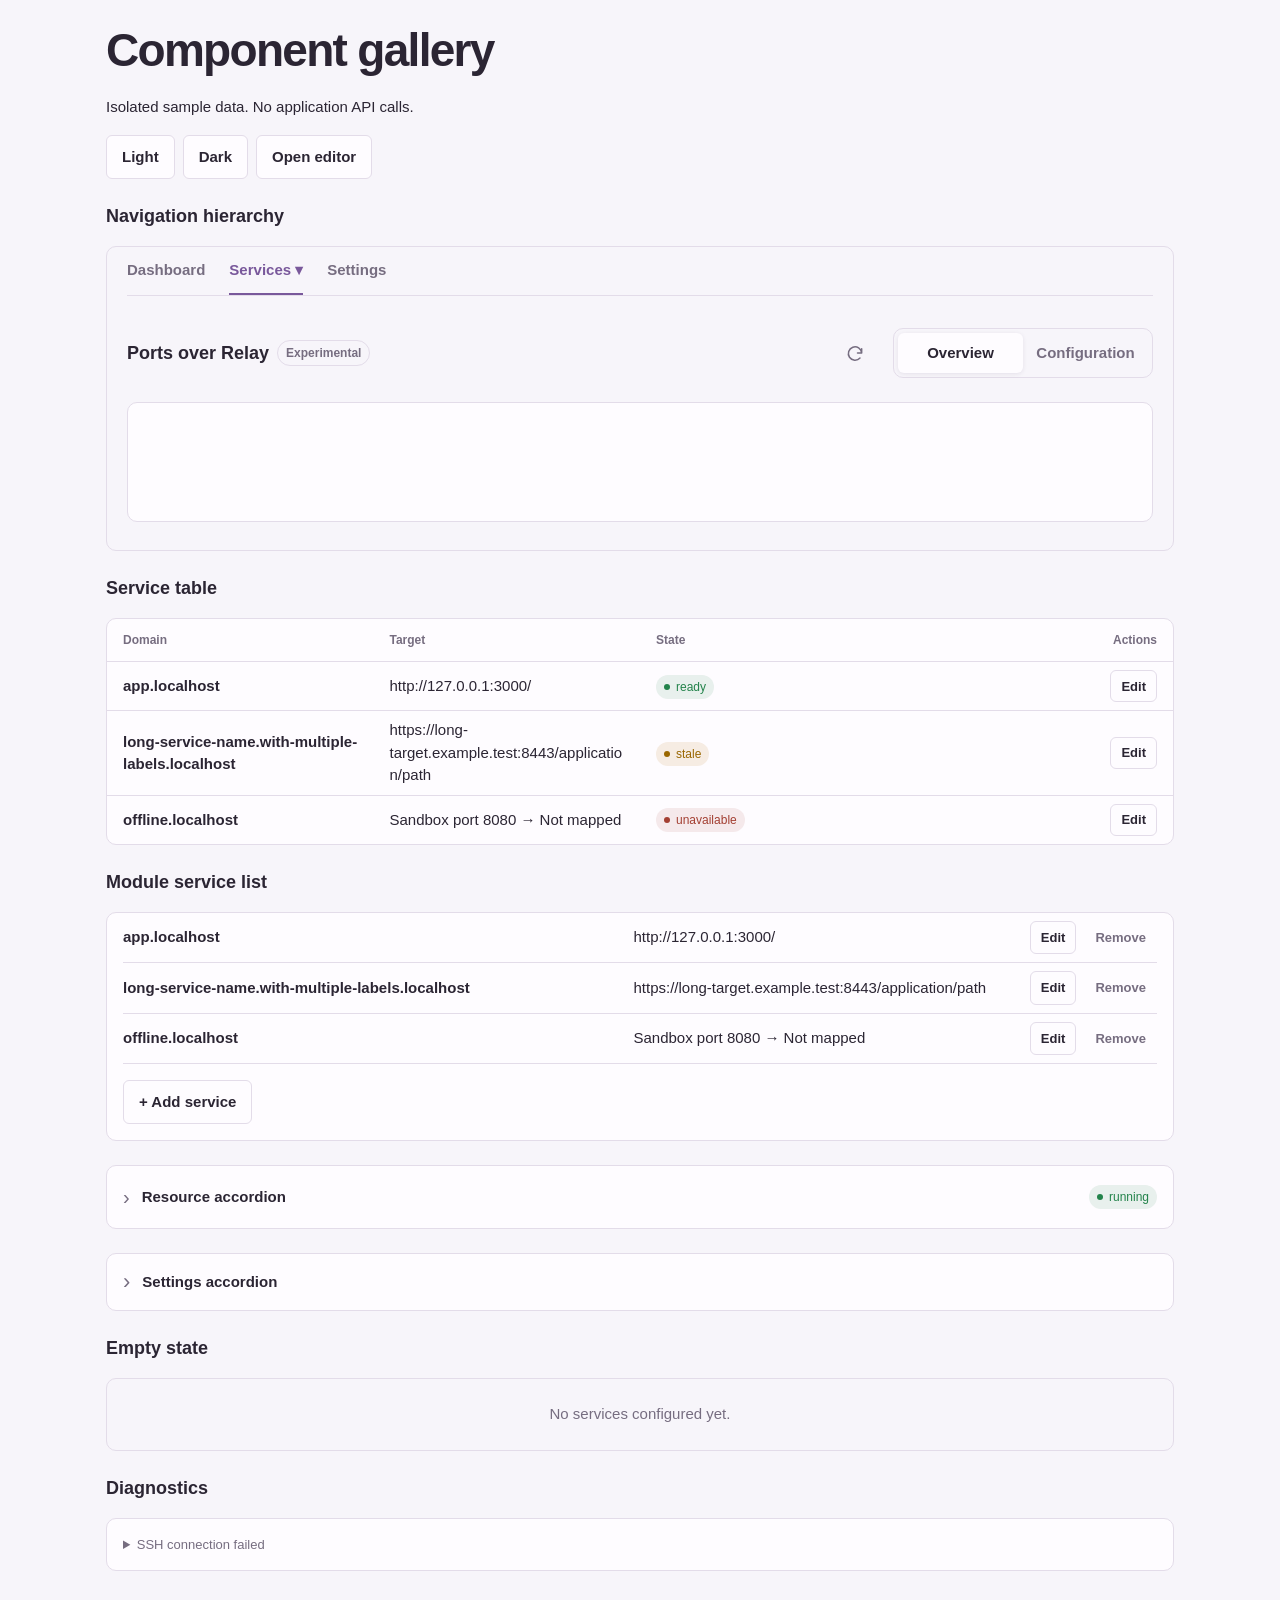
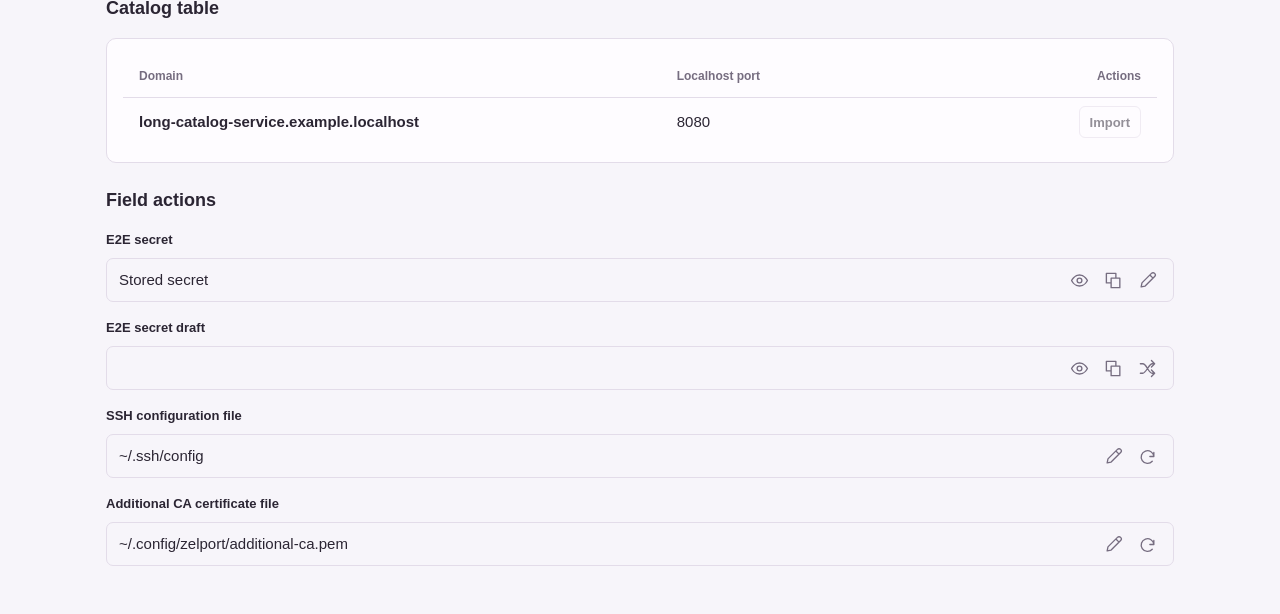
==== commit 50a6f5f3: "feat(ui): add module configuration views and file editing Give every service source an Overview/Conf" ====
--- a/scripts/ui/design-system.html
+++ b/scripts/ui/design-system.html
@@ -7,7 +7,7 @@
 <style>.gallery{max-width:1100px;margin:auto;padding:24px 16px}.gallery>section{margin:24px 0}.gallery h2{margin-bottom:16px}.gallery-controls{display:flex;gap:8px;flex-wrap:wrap;margin-bottom:24px}.navigation-preview{padding:0 20px 28px;border:1px solid var(--line);border-radius:var(--radius-panel)}.navigation-preview>.module-heading .module-title{margin:0}.navigation-preview-content{height:120px;border:1px solid var(--line);border-radius:var(--radius-panel);background:var(--surface)}</style>
 <main class="gallery"><h1>Component gallery</h1><p>Isolated sample data. No application API calls.</p>
 <div class="gallery-controls"><button id="light" class="secondary">Light</button><button id="dark" class="secondary">Dark</button><button id="dialog" class="secondary">Open editor</button></div>
-<section><h2>Navigation hierarchy</h2><div class="navigation-preview"><div class="toolbar tabs-toolbar"><nav class="primary-navigation" aria-label="Navigation"><button class="navigation-item">Dashboard</button><div class="services-navigation"><button class="services-trigger" data-selected="true">Services ▾</button></div><button class="navigation-item">Settings</button></nav></div><div class="module-heading"><h2 class="module-title">Ports over Relay <span class="badge maturity-experimental">Experimental</span></h2><div class="module-actions"><div class="module-toolbar"><nav class="relay-view-nav" aria-label="Ports over Relay views"><button class="relay-view-button" aria-current="page">Overview</button><button class="relay-view-button" aria-current="false">Configuration</button></nav><button class="module-action-icon refresh-icon" aria-label="Refresh catalog"><svg viewBox="0 0 24 24" aria-hidden="true"><path d="M20 7v5h-5M20 12a8 8 0 1 0-2 6"/></svg></button></div></div></div><div class="navigation-preview-content"></div></div></section>
+<section><h2>Navigation hierarchy</h2><div class="navigation-preview"><div class="toolbar tabs-toolbar"><nav class="primary-navigation" aria-label="Navigation"><button class="navigation-item">Dashboard</button><div class="services-navigation"><button class="services-trigger" data-selected="true">Services ▾</button></div><button class="navigation-item">Settings</button></nav></div><div class="module-heading"><h2 class="module-title">Ports over Relay <span class="badge maturity-experimental">Experimental</span></h2><div class="module-actions"><div class="module-toolbar"><div class="module-view-actions"><button class="module-action-icon refresh-icon" aria-label="Refresh catalog"><svg viewBox="0 0 24 24" aria-hidden="true"><path d="M20 7v5h-5M20 12a8 8 0 1 0-2 6"/></svg></button></div><nav class="module-view-nav" aria-label="Ports over Relay views"><button class="module-view-button" aria-current="page">Overview</button><button class="module-view-button" aria-current="false">Configuration</button></nav></div></div></div><div class="navigation-preview-content"></div></div></section>
 <section><h2>Service table</h2><div class="dashboard-table-wrap"><table class="data-table"><thead><tr><th scope="col">Domain</th><th scope="col">Target</th><th scope="col">State</th><th scope="col">Actions</th></tr></thead><tbody id="table-body"></tbody></table></div></section>
 <section><h2>Module service list</h2><div class="local-service-list" id="services"></div></section>
 <section><details class="resource"><summary><strong>Resource accordion</strong><span class="badge status-badge" data-tone="ok">running</span></summary><div class="services" id="nested"></div></details></section>
@@ -16,6 +16,7 @@
 <section><h2>Diagnostics</h2><div class="discovery-error"><details><summary>SSH connection failed</summary><pre>Connection refused by the development server.
 Raw command output stays selectable.</pre></details></div></section>
 <section data-module="ports_over_relay"><h2>Catalog table</h2><div class="relay-provider"><table class="data-table relay-services-table"><thead><tr><th scope="col">Domain</th><th scope="col">Localhost port</th><th scope="col">Actions</th></tr></thead><tbody><tr><td data-label="Domain">long-catalog-service.example.localhost</td><td data-label="Localhost port">8080</td><td data-label="Actions"><button class="secondary" disabled>Import</button></td></tr></tbody></table></div></section>
+<section><h2>Field actions</h2><div id="field-actions"></div></section>
 </main><script type="module">
 import * as ui from '../../internal/web/assets/ui.js';
 const {$}= { $:id=>document.getElementById(id) };
@@ -25,6 +26,15 @@
 function service(parent,example){const row=ui.el('div','service'),[domain,target]=example,name=ui.el('div'),actions=ui.el('div','service-actions');name.append(ui.el('span',null,domain));actions.append(ui.button('Edit',edit),ui.button('Remove',()=>{},'text-button'));row.append(name,ui.el('div','target-address',target),actions);parent.append(row);}
 examples.forEach(e=>service($('services'),e));service($('nested'),examples[0]);for(const id of ['services','nested'])$(id).append(ui.button('+ Add service',edit));
 $('settings').append(ui.switchField('Enable feature',true).wrap,ui.field('Port','8090','number').wrap);$('dialog').onclick=edit;
+for(const [label,value,actions] of [
+ ['E2E secret','Stored secret',[['Reveal E2E secret','eye'],['Copy E2E secret','copy'],['Change E2E secret','edit']]],
+ ['E2E secret draft','',[['Reveal E2E secret','eye'],['Copy E2E secret','copy'],['Generate E2E secret','shuffle']]],
+ ['SSH configuration file','~/.ssh/config',[['Edit file','edit'],['Refresh hosts','rotate']]],
+ ['Additional CA certificate file','~/.config/zelport/additional-ca.pem',[['Edit file','edit'],['Reload certificates','rotate']]]
+]){
+ const field=ui.adornedField(label,value,'text',{actions:actions.map(([name,icon])=>ui.adornmentButton(name,icon,()=>{}))});
+ $('field-actions').append(field.wrap);
+}
 // Preview actual dark-mode rules without changing OS preferences.
 const darkStyle=document.createElement('style');document.head.append(darkStyle);
 const theme=dark=>{darkStyle.textContent=dark?[...document.styleSheets].filter(s=>s!==darkStyle.sheet).flatMap(s=>[...s.cssRules].filter(r=>/prefers-color-scheme\s*:\s*dark/.test(r.conditionText||'')).map(r=>[...r.cssRules].map(x=>x.cssText).join('\n'))).join('\n'):'';document.documentElement.style.colorScheme=dark?'dark':'light';};
--- a/internal/web/assets/app.css
+++ b/internal/web/assets/app.css
@@ -153,7 +153,7 @@
 .resource,.settings-accordion{margin:0 0 var(--space-4)}
 .empty{padding:var(--space-6) var(--panel-padding);border-style:solid}
 .empty-state{display:flex;min-height:160px;flex-direction:column;align-items:center;justify-content:center;gap:var(--space-3);padding:var(--space-6);border:1px solid var(--line);border-radius:var(--radius-panel);background:var(--surface);text-align:center}
-.empty-state-message{max-width:60ch;margin:0;color:var(--muted);font-size:var(--text-heading)}
+.empty-state-message{align-self:stretch;min-width:0;margin:0;color:var(--muted);font-size:var(--text-heading);overflow-wrap:anywhere}
 .empty-state>button{margin-top:var(--space-2)}
 .form-field{margin:var(--space-4) 0}.form-field>label{font-size:var(--text-help);margin-bottom:var(--space-2)}
 .form-field input,.input-adornment>input{font-size:var(--text-body);min-height:var(--control-height)}
@@ -211,7 +211,7 @@
 .services-menu>.navigation-item:focus-visible{outline:none;box-shadow:inset 3px 0 0 var(--accent)}
 button[type=submit]:focus-visible,.danger:focus-visible{outline-color:var(--ink)}
 .module-heading{display:flex;align-items:center;justify-content:space-between;gap:var(--space-3);margin:var(--space-8) 0 var(--space-6)}.module-title{display:flex;flex-wrap:wrap;align-items:center;gap:8px;margin:0;font-size:var(--text-heading)}.module-actions{display:flex;align-items:center;margin-left:auto}
-@media(max-width:720px){.module-heading{align-items:stretch;flex-direction:column;gap:var(--space-4)}.module-actions{width:100%;margin-left:0}.module-toolbar{width:100%;justify-content:flex-end}.module-toolbar:has(.relay-view-nav){display:grid;grid-template-columns:minmax(0,1fr) auto;gap:var(--space-2)}}
+@media(max-width:720px){.module-heading{align-items:stretch;flex-direction:column;gap:var(--space-4)}.module-actions{width:100%;margin-left:0}.module-toolbar{width:100%;justify-content:flex-end}}
 @media(max-width:480px){.primary-navigation{gap:16px}.tabs-toolbar{gap:8px}.services-navigation{position:static}.services-menu{left:0;max-width:100%}}
 @media(max-width:360px){.primary-navigation{gap:12px}.tabs-toolbar{gap:4px}}
 
@@ -244,7 +244,7 @@
 .service-warning[hidden],.ui-tooltip[hidden]{display:none}
 button.warning-trigger{width:24px;height:24px;min-height:24px;padding:0;border:0;border-radius:50%;background:transparent;color:var(--warning)}
 .warning-glyph{display:block;flex:none;width:18px;height:18px;fill:none;stroke:currentColor;stroke-width:1.8;stroke-linecap:round;stroke-linejoin:round}
-.ui-tooltip{position:fixed;inset:auto;margin:0;z-index:30;width:min(300px,calc(100vw - 64px));padding:12px;border:1px solid var(--line);border-radius:var(--radius-control);background:var(--surface);color:var(--ink);box-shadow:var(--shadow);font-size:var(--text-help);font-weight:400;line-height:1.5;white-space:normal;overflow-wrap:anywhere}
+.ui-tooltip{position:fixed;inset:auto;margin:0;z-index:30;width:max-content;max-width:min(300px,calc(100vw - 24px));padding:10px 12px;border:1px solid var(--line);border-radius:var(--radius-control);background:var(--surface);color:var(--ink);box-shadow:var(--shadow);font-size:var(--text-help);font-weight:400;line-height:1.5;white-space:normal;overflow-wrap:anywhere;overflow:visible;text-align:left}
 @media(pointer:coarse){button.warning-trigger{width:32px;height:32px;min-height:32px}}
 
 .connection-popover-heading{display:flex;align-items:center;justify-content:space-between;gap:12px}
@@ -265,7 +265,7 @@
 dialog{overflow-wrap:anywhere}
 dialog .route-error:empty{display:none}
 dialog .remove-options button{white-space:normal}
-dialog .remove-service-address{text-align:center;font-weight:600;margin:0 0 var(--space-4)}
+dialog .remove-service-address{text-align:left;font-weight:600;margin:0 0 var(--space-4)}
 dialog .remove-options{align-items:center}
 dialog .mapping-trigger,dialog .mapping-option{overflow-wrap:anywhere}
 
@@ -313,5 +313,85 @@
 .local-service-list[role=table] .service-menu-remove{margin-top:4px;border-top:1px solid var(--line);border-radius:0;color:var(--danger)}
 .local-service-list[role=table] .target-address{min-width:0;overflow-wrap:anywhere}
 .local-service-list[role=table] .mobile-target-label{display:none}
-@media(max-width:720px){.local-service-list[role=table] .service-list-header{position:absolute;width:1px;height:1px;padding:0;border:0;overflow:hidden;clip-path:inset(50%);white-space:nowrap}.local-service-list[role=table] .service{grid-template-columns:minmax(0,1fr) auto auto;column-gap:4px}.local-service-list[role=table] .service>div:first-child{grid-column:1;min-width:0}.local-service-list[role=table] .service>div:first-child>a{display:block;overflow:hidden;text-overflow:ellipsis;white-space:nowrap}.local-service-list[role=table] .service .target-address{position:absolute;width:1px;height:1px;padding:0;margin:-1px;overflow:hidden;clip-path:inset(50%);white-space:nowrap}.local-service-list[role=table] .service-port-details{grid-column:2;justify-content:flex-end}.local-service-list[role=table] .service-actions{grid-column:3}}
+@media(max-width:720px){
+ .local-service-list[role=table] .service-list-header{position:absolute;width:1px;height:1px;padding:0;border:0;overflow:hidden;clip-path:inset(50%);white-space:nowrap}
+ .local-service-list[role=table] .service{grid-template-columns:minmax(0,1fr) auto;gap:8px;align-items:start}
+ .local-service-list[role=table] .service>div:first-child{grid-column:1/-1;min-width:0}
+ .local-service-list[role=table] .service>div:first-child>a{display:block;overflow-wrap:anywhere;white-space:normal}
+ .local-service-list[role=table] .service .target-address{grid-column:1/-1;color:var(--muted);white-space:normal}
+ .local-service-list[role=table] .mobile-target-label{display:inline;font-weight:600}
+ .local-service-list[role=table] .service-port-details{grid-column:1;justify-content:flex-start}
+ .local-service-list[role=table] .service-actions{grid-column:2}
+ .local-service-list[role=table] .service-menu-trigger{width:44px;height:44px;min-height:44px}
+}
 @media(pointer:coarse){.local-service-list[role=table] .service-menu-trigger{width:44px;height:44px;min-height:44px}}
+
+/* First use explains the result before exposing diagnostic details. */
+.dashboard-empty{text-align:left;padding:var(--space-6);background:var(--surface)}
+.dashboard-empty p{max-width:640px;margin-bottom:var(--space-3)}
+.dashboard-empty .dashboard-example{margin:0;color:var(--accent);overflow-wrap:anywhere}
+.runtime-card>summary{cursor:pointer;font-size:var(--text-heading);font-weight:600}
+.service-location-other{padding-top:var(--space-4);border-top:1px solid var(--line);font-size:var(--text-help);color:var(--muted);margin:0}
+.service-location-choice p{overflow-wrap:anywhere}
+
+/* Keep actions outside the scroll area so they cannot cover form fields. */
+dialog.service-edit-dialog{padding:0;overflow:hidden}
+.service-edit-dialog>form{display:flex;flex-direction:column;max-height:calc(100dvh - 32px);min-height:0}
+.service-edit-dialog .dialog-header{flex:none;padding:var(--dialog-padding);margin:0}
+.service-edit-body{overflow-y:auto;overscroll-behavior:contain;min-height:0;padding:0 var(--dialog-padding) var(--space-4);scroll-padding:var(--space-4)}
+.service-edit-body>.form-field:first-child{margin-top:0}
+.service-edit-dialog .dialog-actions{position:static;flex:none;padding:var(--space-4) var(--dialog-padding);margin:0;border-top:1px solid var(--line);background:var(--surface)}
+.dialog-back{margin-right:auto}
+@media(max-width:720px),(pointer:coarse){
+ .adornment-button,.module-action-icon,.connection-trigger,button.warning-trigger,button.local-port-trigger,button.no-listener-trigger,button.service-target-trigger,.resource-menu-trigger{min-width:44px;min-height:44px}
+ .adornment-button,.module-action-icon{width:44px;height:44px}
+ .number-stepper-controls .adornment-button{display:none}
+ .service-edit-dialog .dialog-header h2{min-width:0;overflow-wrap:anywhere}
+ .service-edit-dialog .dialog-actions{gap:8px}
+}
+@media(max-width:360px){
+ .service-edit-dialog .dialog-actions{display:grid;grid-template-columns:1fr 1fr}
+ .service-edit-dialog .dialog-back{grid-column:1/-1;justify-self:start}
+}
+
+/* One shared module switch, anchored independently of optional icon actions. */
+.module-toolbar{align-items:center;justify-content:flex-end;gap:var(--space-4);min-width:0}
+.module-view-nav{display:grid;grid-template-columns:repeat(2,minmax(0,1fr));flex:none;width:260px;max-width:100%;padding:4px;border:1px solid var(--line);border-radius:var(--radius-panel);background:var(--bg)}
+.module-view-button{min-height:40px;padding:8px 12px;border:0;border-radius:var(--radius-control);background:transparent;color:var(--muted)}
+.module-view-button:hover{background:var(--accent-soft);color:var(--accent);filter:none}
+.module-view-button[aria-current=page]{background:var(--surface);color:var(--ink);box-shadow:0 1px 4px #39234e18}
+.module-view-button:focus-visible{outline:2px solid var(--accent);outline-offset:-2px}
+.module-view-actions{display:flex;align-items:center;gap:var(--space-2)}
+.module-view-actions:empty{display:none}
+.module-view-actions .module-action-icon{width:44px;height:44px}
+.module-inline-toolbar{margin-bottom:var(--space-4)}
+@media(max-width:720px){
+ .module-heading{display:grid;grid-template-columns:minmax(0,1fr) auto;gap:var(--space-3);align-items:center}
+ .module-heading>#module-title{grid-column:1;grid-row:1}
+ .module-heading>.module-actions,.module-heading .module-toolbar:not([hidden]){display:contents}
+ .module-heading .module-view-actions{grid-column:2;grid-row:1;justify-self:end}
+ .module-heading .module-view-nav{grid-column:1/-1;grid-row:2;justify-self:end}
+ .module-view-button{min-height:44px}
+}
+
+/* A bounded, dependency-free editor for module-selected configuration files. */
+dialog.file-editor-dialog{width:min(960px,calc(100vw - 32px));max-height:calc(100dvh - 32px);padding:var(--dialog-padding)}
+.file-editor-dialog .dialog-header{margin-bottom:12px}.file-editor-target{margin-bottom:4px}.file-editor-path{font:var(--text-help)/1.5 ui-monospace,SFMono-Regular,Menlo,monospace;overflow-wrap:anywhere;margin-bottom:12px}.file-editor-label{margin:0 0 6px}.file-editor-text{display:block;width:100%;min-width:0;height:clamp(140px,50dvh,560px);resize:vertical;tab-size:2;padding:12px;border:1px solid var(--line);border-radius:6px;background:var(--bg);color:var(--ink);font:13px/1.6 ui-monospace,SFMono-Regular,Menlo,monospace;white-space:pre;overflow:auto}.file-editor-text:focus-visible{outline:2px solid var(--accent);outline-offset:-2px}.file-editor-text:disabled{color:var(--muted)}.file-editor-dialog .route-error,.file-editor-dialog [role=status]{margin-top:10px;margin-bottom:0}.file-editor-dialog [role=status]:empty{display:none}.file-editor-discard{display:flex;align-items:center;justify-content:flex-end;gap:8px;flex-wrap:wrap;margin-top:12px;padding-top:12px;border-top:1px solid var(--line)}.file-editor-discard span{margin-right:auto}.file-editor-dialog .dialog-actions{margin-top:12px;padding:0}
+@media(max-height:500px){.file-editor-text{height:140px}.file-editor-dialog .dialog-header{margin-bottom:8px}}
+
+/* The pointer tracks the trigger even when the bubble shifts at viewport edges. */
+.ui-tooltip::after{content:"";position:absolute;left:var(--tooltip-arrow-x,50%);width:10px;height:10px;background:var(--surface);transform:translateX(-50%) rotate(45deg);pointer-events:none}
+.ui-tooltip[data-placement=top]::after{bottom:-5px;border-right:1px solid var(--line);border-bottom:1px solid var(--line)}
+.ui-tooltip[data-placement=bottom]::after{top:-5px;border-left:1px solid var(--line);border-top:1px solid var(--line)}
+
+.dialog-header>.icon-button{flex:0 0 44px;width:44px;height:44px;min-width:44px;min-height:44px}
+.form-field>.route-error{margin-top:8px;margin-bottom:0}
+[aria-invalid=true]{border-color:var(--danger)}
+.route-error:focus{outline:2px solid var(--accent);outline-offset:4px}
+.remove-service-address{overflow-wrap:anywhere}
+.dashboard-actions{display:flex;align-items:center;justify-content:flex-end;gap:4px}
+.dashboard-actions .service-warning{margin-left:0}
+
+/* Keep remote administration visibly distinct without tinting cards or controls. */
+body[data-administration=remote]{background:#fff4f4}
+@media(prefers-color-scheme:dark){body[data-administration=remote]{background:#211719}}
--- a/internal/modules/built_in_relay/assets/style.css
+++ b/internal/modules/built_in_relay/assets/style.css
@@ -15,7 +15,7 @@
 .relay-credentials [role=status]:empty{display:none}
 .relay-open-access{color:var(--danger);background:var(--bg);border:1px solid var(--danger)}
 .relay-access-warning{padding:12px 14px;border-left:3px solid var(--danger);color:var(--danger);background:var(--bg)}
-.relay-actions{display:flex;align-items:center;gap:var(--space-2);flex-wrap:wrap;padding-top:var(--space-4);border-top:1px solid var(--line)}
+.relay-actions{display:flex;align-items:center;justify-content:flex-end;gap:var(--space-2);flex-wrap:wrap;padding-top:var(--space-4);border-top:1px solid var(--line)}
 .relay-settings>.route-error:empty{display:none}
 .relay-token-dialog{width:min(520px,calc(100vw - 32px))}
 .relay-token-dialog h2{margin-bottom:12px}
@@ -23,3 +23,7 @@
 .relay-token-dialog .route-error{margin-top:12px}
 .relay-token-dialog .route-error:empty{display:none}
 @media(max-width:480px){.relay-network{grid-template-columns:minmax(0,1fr)}.relay-network .form-field:nth-child(2){max-width:120px}}
+
+.relay-overview{display:flex;flex-wrap:wrap;align-items:center;gap:var(--space-3)}
+.relay-overview p{margin:0;overflow-wrap:anywhere}
+.relay-overview .route-error:empty{display:none}
--- a/internal/modules/ports_over_relay/assets/style.css
+++ b/internal/modules/ports_over_relay/assets/style.css
@@ -1,18 +1,12 @@
 [data-module="ports_over_relay"] { min-width: 0; }
-.relay-view-nav{display:grid;grid-template-columns:repeat(2,minmax(0,1fr));min-width:260px;padding:4px;border:1px solid var(--line);border-radius:var(--radius-panel);background:var(--bg)}
-.relay-view-button{min-height:40px;padding:8px 12px;border:0;border-radius:var(--radius-control);background:transparent;color:var(--muted)}
-.relay-view-button:hover{background:var(--accent-soft);color:var(--accent);filter:none}
-.relay-view-button[aria-current=page]{background:var(--surface);color:var(--ink);box-shadow:0 1px 4px #39234e18}
-.relay-view-button:focus-visible{outline:2px solid var(--accent);outline-offset:-2px}
-.relay-settings-panel{max-width:680px;padding:var(--panel-padding);border:1px solid var(--line);border-radius:var(--radius-panel);background:var(--surface)}
-.relay-configuration-view .relay-setup{max-width:680px}
+.relay-settings-panel{padding:var(--panel-padding);border:1px solid var(--line);border-radius:var(--radius-panel);background:var(--surface)}
 .relay-configuration-form h2{margin-bottom:var(--space-4)}
 .relay-configuration-form .relay-actions{justify-content:flex-end;margin-top:var(--space-4)}
 .relay-configuration-form .dialog-advanced{margin-top:var(--space-4)}
 [data-module="ports_over_relay"] .relay-setup,
 [data-module="ports_over_relay"] .relay-provider { padding: var(--panel-padding); margin: 0 0 var(--space-4); border: 1px solid var(--line); border-radius: var(--radius-panel); }
 [data-module="ports_over_relay"] .relay-actions { display: flex; flex-wrap: wrap; gap: var(--space-2); }
-[data-module="ports_over_relay"] .relay-catalog { margin-top: 2rem; }
+[data-module="ports_over_relay"] .relay-catalog { margin-top: var(--space-8); }
 
 [data-module="ports_over_relay"] .relay-services-wrap { overflow-x: auto; }
 
@@ -20,14 +14,15 @@
 /* Match service cards and the shared status palette. */
 [data-module="ports_over_relay"] .relay-setup,[data-module="ports_over_relay"] .relay-provider{background:var(--surface);border-radius:10px;margin:0 0 var(--space-4)}
 .relay-section-header{display:flex;align-items:center;justify-content:space-between;gap:12px;margin-bottom:12px}
-.relay-setup>.form-field{max-width:560px}.relay-setup input{font-family:ui-monospace,SFMono-Regular,Menlo,monospace;font-size:var(--text-body)}
+.relay-setup input{font-family:ui-monospace,SFMono-Regular,Menlo,monospace;font-size:var(--text-body)}
 .relay-admin-address{flex-basis:100%;font-size:var(--text-help);overflow-wrap:anywhere}.relay-admin-peer>span.relay-admin-address{color:var(--muted)}
-.relay-provider h3{font-size:15px;margin:0 0 12px}.relay-catalog>h2{margin-bottom:12px}
+.relay-provider h3{font-size:15px;margin:0 0 12px}
+.relay-services-view>.relay-setup{margin-bottom:var(--space-8)}
+.relay-services-view>h2,.relay-catalog>h2{margin:0 0 var(--space-3)}
+.relay-catalog{margin-top:var(--space-8)}
 .relay-settings-dialog{width:min(560px,calc(100vw - 32px))}
 .relay-settings-dialog .dialog-help{margin-top:8px}.relay-settings-dialog .dialog-advanced .form-field{margin-bottom:8px}
 @media(max-width:720px){
- .relay-view-nav{min-width:0;flex:1}
- .relay-view-button{min-height:44px}
  .relay-section-header{flex-wrap:wrap}
  .relay-settings-panel{padding:16px}
 }
@@ -35,3 +30,42 @@
 
 .relay-services-table th:nth-child(2){width:22%}.relay-services-table th:last-child{width:26%}
 @media(max-width:720px){.relay-services-table th:nth-child(2),.relay-services-table th:last-child{width:auto}}
+
+.relay-onboarding,.relay-secret-help,.relay-configuration-form .dialog-help,.relay-configuration-form .small{overflow-wrap:anywhere}
+.relay-configuration-view,.relay-configuration-form,.relay-setup .form-field{min-width:0}
+@media(max-width:720px),(pointer:coarse){.relay-setup .adornment-button{min-width:44px;min-height:44px}}
+
+.relay-setup>button+.relay-secret-help{margin-top:var(--space-3)}
+
+.relay-connection-summary{display:flex;align-items:center;gap:12px;flex-wrap:wrap}
+.relay-connection-summary>strong{font-size:var(--text-body)}
+.relay-setup .route-error{margin:12px 0 4px}
+.relay-diagnostic{font-size:var(--text-help);color:var(--muted)}
+.relay-diagnostic p{margin:8px 0 0;overflow-wrap:anywhere}
+.relay-secret-feedback:empty{display:none}
+.relay-connection-options{border-top:1px solid var(--line);margin-top:20px;padding-top:12px}
+.relay-connection-options>.small{margin:8px 0 0}
+.relay-configuration-form .input-adornment input[readonly]{color:var(--muted)}
+@media(max-width:720px),(pointer:coarse){.relay-configuration-form .adornment-button{min-width:44px;min-height:44px}}
+
+.relay-device-header{display:flex;align-items:center;flex-wrap:wrap;gap:8px 12px;margin-bottom:16px}
+.relay-device-header h3{margin:0;overflow-wrap:anywhere;min-width:0}
+.relay-admin-link{margin-left:auto;font-size:var(--text-help)}
+.relay-admin-link[aria-disabled]{color:var(--muted)}
+.relay-provider>p:last-child{margin:0}
+.relay-catalog>.empty-state .small{margin:8px 0 0;overflow-wrap:anywhere}
+.relay-services-table th:last-child{width:26%}
+@media(max-width:720px){.relay-admin-link{margin-left:0}.relay-services-table th:last-child{width:auto}}
+@media(max-width:720px),(pointer:coarse){.relay-admin-link{display:inline-flex;align-items:center;min-height:44px}}
+
+.relay-configuration-form .input-adornment>textarea{order:-1;flex:1;width:0;min-width:32px;border:0;background:transparent;color:var(--ink);font:inherit;margin:0;padding:10px 2px;outline:none;resize:vertical}
+
+.relay-configuration-form .form-field>.small{margin:8px 0 0}
+
+.relay-device-actions{display:flex;align-items:center;gap:12px;margin-left:auto}
+.relay-device-actions .relay-admin-link{margin-left:0}
+.relay-service-choices{display:flex;flex-direction:column;gap:8px;margin-top:16px}
+.relay-service-choices button{text-align:left;overflow-wrap:anywhere}
+@media(max-width:720px){.relay-device-actions{width:100%;justify-content:flex-end}.relay-services-table td{overflow-wrap:anywhere}}
+
+.relay-services-table td[data-label="Status"]{text-align:right}
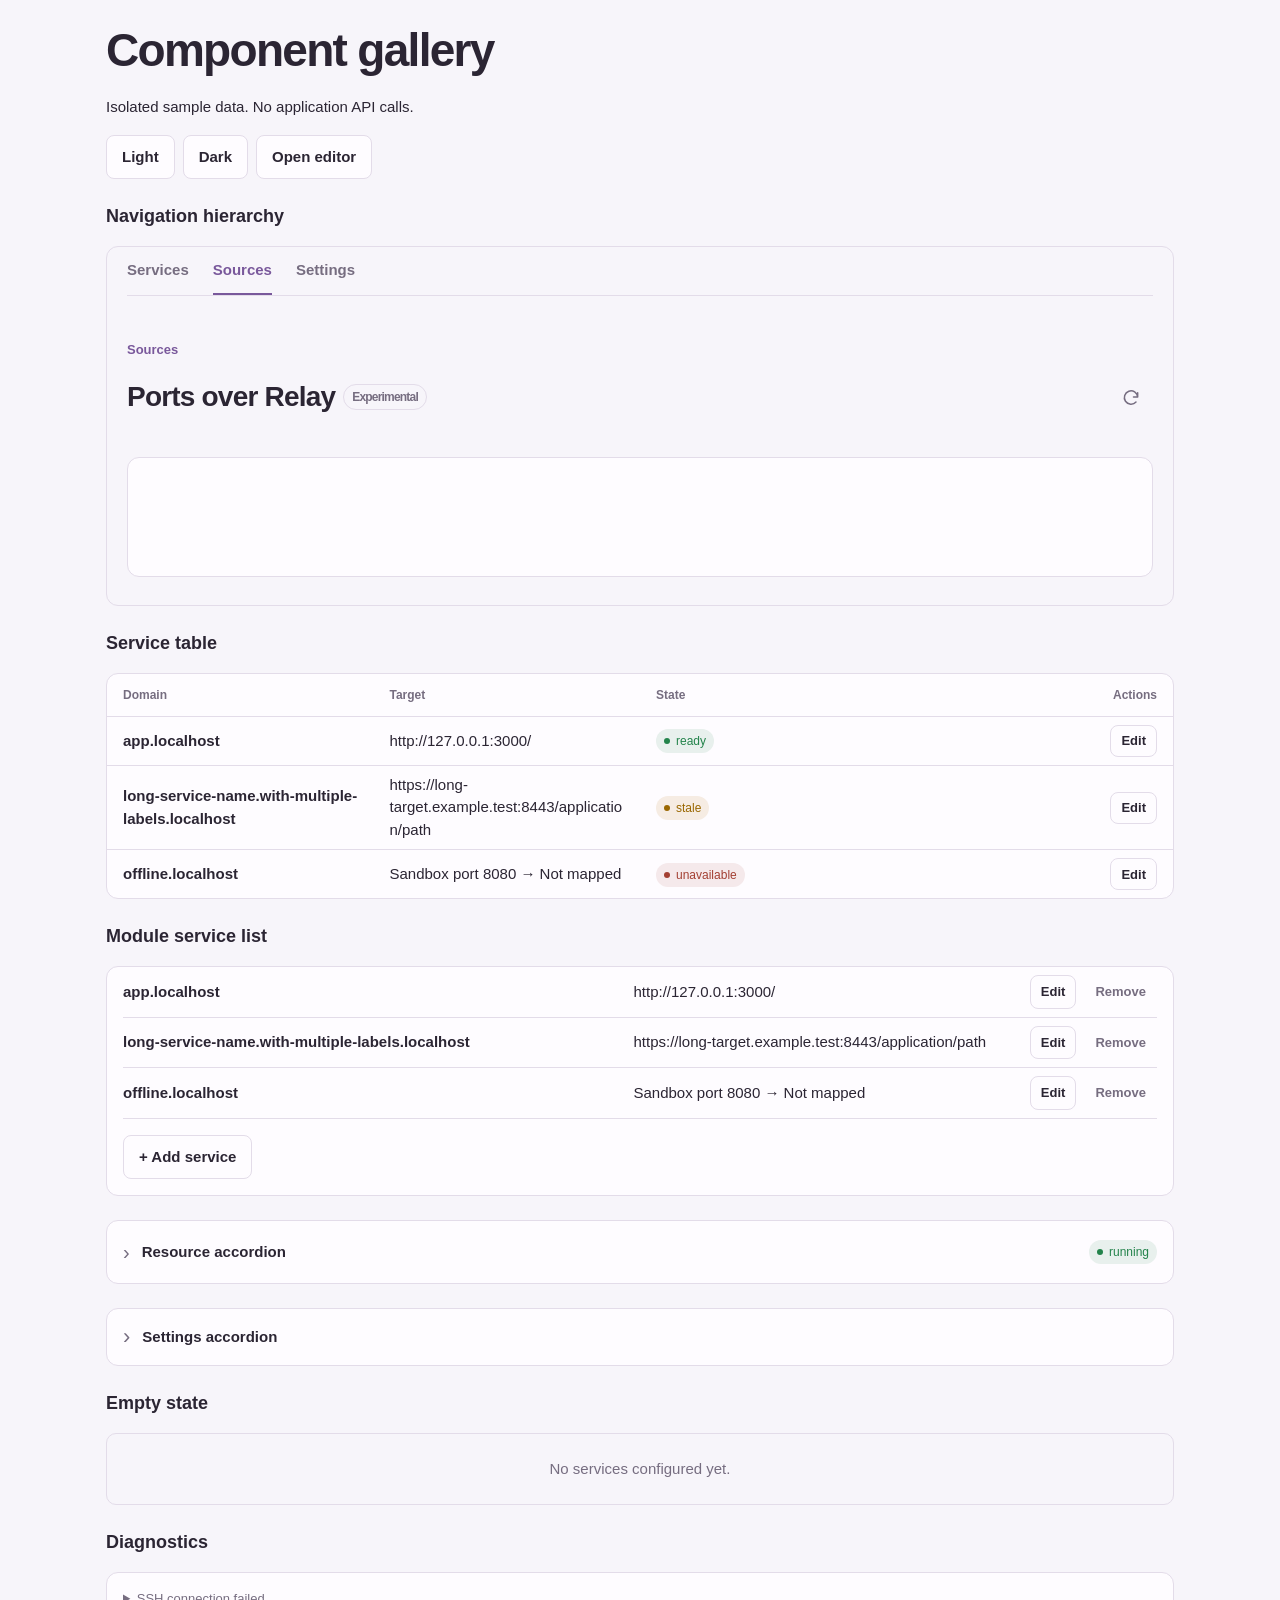
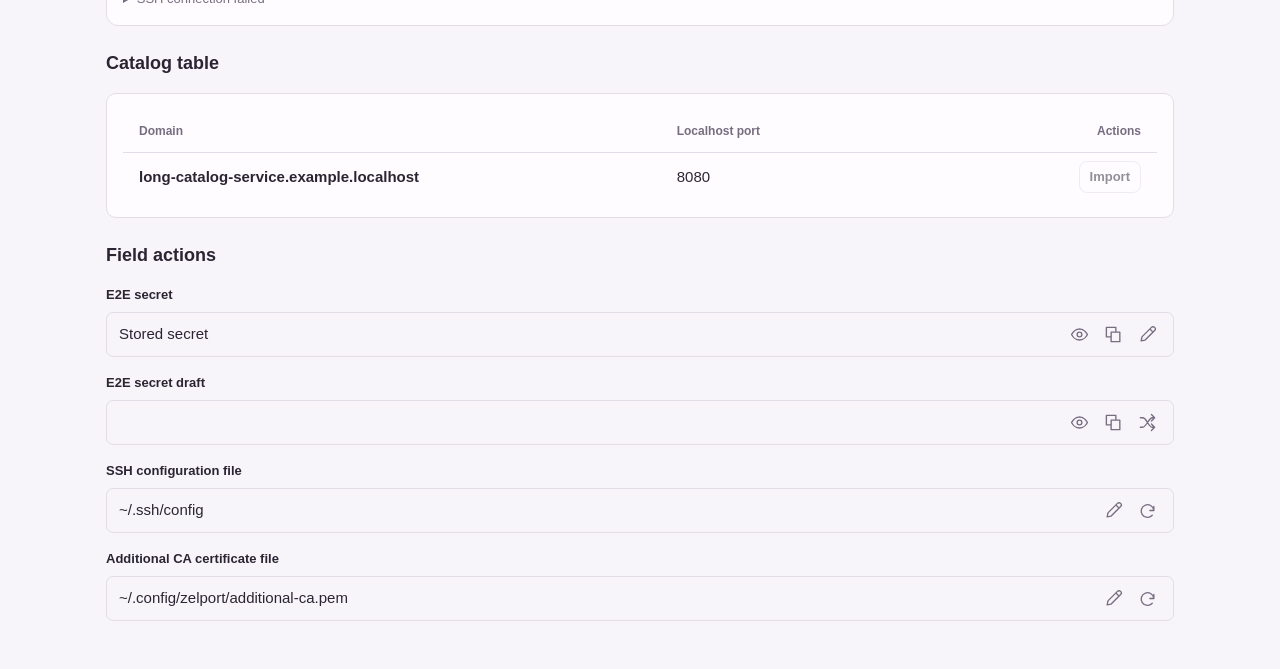
==== commit 217ab4aa: "feat(ui)!: organize the app into Services, Sources and Settings Services becomes the only list of se" ====
--- a/scripts/ui/design-system.html
+++ b/scripts/ui/design-system.html
@@ -7,7 +7,7 @@
 <style>.gallery{max-width:1100px;margin:auto;padding:24px 16px}.gallery>section{margin:24px 0}.gallery h2{margin-bottom:16px}.gallery-controls{display:flex;gap:8px;flex-wrap:wrap;margin-bottom:24px}.navigation-preview{padding:0 20px 28px;border:1px solid var(--line);border-radius:var(--radius-panel)}.navigation-preview>.module-heading .module-title{margin:0}.navigation-preview-content{height:120px;border:1px solid var(--line);border-radius:var(--radius-panel);background:var(--surface)}</style>
 <main class="gallery"><h1>Component gallery</h1><p>Isolated sample data. No application API calls.</p>
 <div class="gallery-controls"><button id="light" class="secondary">Light</button><button id="dark" class="secondary">Dark</button><button id="dialog" class="secondary">Open editor</button></div>
-<section><h2>Navigation hierarchy</h2><div class="navigation-preview"><div class="toolbar tabs-toolbar"><nav class="primary-navigation" aria-label="Navigation"><button class="navigation-item">Dashboard</button><div class="services-navigation"><button class="services-trigger" data-selected="true">Services ▾</button></div><button class="navigation-item">Settings</button></nav></div><div class="module-heading"><h2 class="module-title">Ports over Relay <span class="badge maturity-experimental">Experimental</span></h2><div class="module-actions"><div class="module-toolbar"><div class="module-view-actions"><button class="module-action-icon refresh-icon" aria-label="Refresh catalog"><svg viewBox="0 0 24 24" aria-hidden="true"><path d="M20 7v5h-5M20 12a8 8 0 1 0-2 6"/></svg></button></div><nav class="module-view-nav" aria-label="Ports over Relay views"><button class="module-view-button" aria-current="page">Overview</button><button class="module-view-button" aria-current="false">Configuration</button></nav></div></div></div><div class="navigation-preview-content"></div></div></section>
+<section><h2>Navigation hierarchy</h2><div class="navigation-preview"><div class="toolbar tabs-toolbar"><nav class="primary-navigation" aria-label="Navigation"><button class="navigation-item" aria-current="false">Services</button><button class="navigation-item" aria-current="page">Sources</button><button class="navigation-item" aria-current="false">Settings</button></nav></div><a class="module-breadcrumb" href="#sources">Sources</a><div class="module-heading"><h2 class="module-title">Ports over Relay <span class="badge maturity-experimental">Experimental</span></h2><div class="module-actions"><div class="module-toolbar"><div class="module-view-actions"><button class="module-action-icon refresh-icon" aria-label="Refresh catalog"><svg viewBox="0 0 24 24" aria-hidden="true"><path d="M20 7v5h-5M20 12a8 8 0 1 0-2 6"/></svg></button></div></div></div></div><div class="navigation-preview-content"></div></div></section>
 <section><h2>Service table</h2><div class="dashboard-table-wrap"><table class="data-table"><thead><tr><th scope="col">Domain</th><th scope="col">Target</th><th scope="col">State</th><th scope="col">Actions</th></tr></thead><tbody id="table-body"></tbody></table></div></section>
 <section><h2>Module service list</h2><div class="local-service-list" id="services"></div></section>
 <section><details class="resource"><summary><strong>Resource accordion</strong><span class="badge status-badge" data-tone="ok">running</span></summary><div class="services" id="nested"></div></details></section>
--- a/internal/web/assets/app.css
+++ b/internal/web/assets/app.css
@@ -197,22 +197,15 @@
 
 /* Three stable destinations; source modules live in the Services disclosure. */
 .primary-navigation{display:flex;align-items:center;justify-content:flex-start;gap:24px;min-width:0;flex:1}
-.primary-navigation>.navigation-item,.services-trigger{padding:12px 0;border:0;border-bottom:2px solid transparent;border-radius:0;background:transparent;color:var(--muted);font-size:15px;white-space:nowrap}
-.primary-navigation>.navigation-item[aria-current=page],.services-trigger[data-selected=true]{color:var(--accent);border-bottom-color:var(--accent)}
-.services-navigation{position:relative}
-.services-menu{position:absolute;z-index:20;top:calc(100% + 8px);left:0;width:min(320px,calc(100vw - 40px));max-height:60vh;overflow:auto;padding:6px;background:var(--surface);border:1px solid var(--line);border-radius:var(--radius-panel);box-shadow:var(--shadow)}
-.services-menu>.navigation-item{display:flex;align-items:center;gap:8px;flex-wrap:wrap;width:100%;min-height:48px;padding:10px 12px;justify-content:flex-start;text-align:left;background:transparent;color:var(--muted);font-size:15px;white-space:normal}
-.services-menu>.navigation-item>.maturity-experimental{margin-left:auto;flex-shrink:0}
-.services-menu>.navigation-item[aria-current=page]{color:var(--accent)}
-.services-menu>.navigation-item:hover,.services-menu>.navigation-item:focus-visible{background:var(--accent-soft);filter:none}
+.primary-navigation>.navigation-item{padding:12px 0;border:0;border-bottom:2px solid transparent;border-radius:0;background:transparent;color:var(--muted);font-size:15px;white-space:nowrap}
+.primary-navigation>.navigation-item[aria-current=page]{color:var(--accent);border-bottom-color:var(--accent)}
 /* Keyboard focus stays within controls instead of adding a second outer frame. */
 :focus:not(:focus-visible){outline:none}
-.primary-navigation>.navigation-item:focus-visible,.services-trigger:focus-visible{outline:none;background:var(--accent-soft);box-shadow:inset 0 -3px 0 var(--accent)}
-.services-menu>.navigation-item:focus-visible{outline:none;box-shadow:inset 3px 0 0 var(--accent)}
+.primary-navigation>.navigation-item:focus-visible{outline:none;background:var(--accent-soft);box-shadow:inset 0 -3px 0 var(--accent)}
 button[type=submit]:focus-visible,.danger:focus-visible{outline-color:var(--ink)}
 .module-heading{display:flex;align-items:center;justify-content:space-between;gap:var(--space-3);margin:var(--space-8) 0 var(--space-6)}.module-title{display:flex;flex-wrap:wrap;align-items:center;gap:8px;margin:0;font-size:var(--text-heading)}.module-actions{display:flex;align-items:center;margin-left:auto}
 @media(max-width:720px){.module-heading{align-items:stretch;flex-direction:column;gap:var(--space-4)}.module-actions{width:100%;margin-left:0}.module-toolbar{width:100%;justify-content:flex-end}}
-@media(max-width:480px){.primary-navigation{gap:16px}.tabs-toolbar{gap:8px}.services-navigation{position:static}.services-menu{left:0;max-width:100%}}
+@media(max-width:480px){.primary-navigation{gap:16px}.tabs-toolbar{gap:8px}}
 @media(max-width:360px){.primary-navigation{gap:12px}.tabs-toolbar{gap:4px}}
 
 /* Outlined identity-kit logo; retain the same geometry in both themes. */
@@ -356,11 +349,6 @@
 
 /* One shared module switch, anchored independently of optional icon actions. */
 .module-toolbar{align-items:center;justify-content:flex-end;gap:var(--space-4);min-width:0}
-.module-view-nav{display:grid;grid-template-columns:repeat(2,minmax(0,1fr));flex:none;width:260px;max-width:100%;padding:4px;border:1px solid var(--line);border-radius:var(--radius-panel);background:var(--bg)}
-.module-view-button{min-height:40px;padding:8px 12px;border:0;border-radius:var(--radius-control);background:transparent;color:var(--muted)}
-.module-view-button:hover{background:var(--accent-soft);color:var(--accent);filter:none}
-.module-view-button[aria-current=page]{background:var(--surface);color:var(--ink);box-shadow:0 1px 4px #39234e18}
-.module-view-button:focus-visible{outline:2px solid var(--accent);outline-offset:-2px}
 .module-view-actions{display:flex;align-items:center;gap:var(--space-2)}
 .module-view-actions:empty{display:none}
 .module-view-actions .module-action-icon{width:44px;height:44px}
@@ -370,8 +358,6 @@
  .module-heading>#module-title{grid-column:1;grid-row:1}
  .module-heading>.module-actions,.module-heading .module-toolbar:not([hidden]){display:contents}
  .module-heading .module-view-actions{grid-column:2;grid-row:1;justify-self:end}
- .module-heading .module-view-nav{grid-column:1/-1;grid-row:2;justify-self:end}
- .module-view-button{min-height:44px}
 }
 
 /* A bounded, dependency-free editor for module-selected configuration files. */
@@ -395,3 +381,91 @@
 /* Keep remote administration visibly distinct without tinting cards or controls. */
 body[data-administration=remote]{background:#fff4f4}
 @media(prefers-color-scheme:dark){body[data-administration=remote]{background:#211719}}
+/* Layout system: one rhythm for every page. Values come from these tokens only. */
+:root{--header-height:72px;--page-heading-height:104px;--page-title:28px;--row-height:56px;--head-row-height:40px;--gap:24px;--radius-panel:12px;--radius-control:8px;--ok:#2f7a4a;--neutral-mark:#8f8799}
+@media(prefers-color-scheme:dark){:root{--ok:#6cc58f;--neutral-mark:#9a91a6}}
+header{height:var(--header-height);gap:40px;border-bottom:1px solid var(--line)}
+header .tabs-toolbar{align-self:stretch;display:flex;margin:0;border:0;padding:0;flex:1;min-width:0}
+header .primary-navigation{gap:32px;align-items:stretch;border:0}
+header .primary-navigation>.navigation-item{display:inline-flex;align-items:center;min-height:0;height:100%;padding:0;margin-bottom:-1px;border-bottom:2px solid transparent;font-weight:600;color:var(--muted)}
+header .primary-navigation>.navigation-item[aria-current="page"]{color:var(--ink);border-bottom-color:var(--accent)}
+header .connection-status{margin-left:auto}
+.page-heading{display:flex;align-items:center;gap:var(--space-4);min-height:var(--page-heading-height)}
+.page-title,#panel-settings>.page-title{display:flex;align-items:center;min-height:var(--page-heading-height);margin:0;font-size:var(--page-title);line-height:1.2;letter-spacing:-.8px;font-weight:700}
+.page-heading .page-title{min-height:0}
+.page-heading #add-service{margin-left:auto}
+.module-breadcrumb{display:inline-block;margin-top:var(--space-6);font-size:var(--text-help);font-weight:600}
+.module-heading{min-height:72px;margin:0 0 var(--space-6);align-items:center}
+.module-heading .module-title{font-size:var(--page-title);letter-spacing:-.8px;font-weight:700}
+/* Services table: fixed columns, one line per row; detail lives in the status tooltip. */
+.dashboard-table-wrap{background:var(--surface);border:1px solid var(--line);border-radius:var(--radius-panel);overflow-x:auto;padding:0}
+.dashboard-table{table-layout:fixed;width:100%;min-width:760px;border-collapse:collapse}
+.dashboard-table th{height:var(--head-row-height);padding:0 var(--space-4);font-size:var(--text-label);font-weight:600;color:var(--muted);text-align:left;border-bottom:1px solid var(--line);white-space:nowrap;width:auto}
+.dashboard-table th:nth-child(1){width:26%}.dashboard-table th:nth-child(2){width:18%}.dashboard-table th:nth-child(3){width:auto}.dashboard-table th:nth-child(4){width:18%}.dashboard-table th:nth-child(5){width:64px}
+.dashboard-table td{height:var(--row-height);padding:0 var(--space-4);border-bottom:1px solid var(--line);white-space:nowrap;overflow:hidden;text-overflow:ellipsis;vertical-align:middle}
+.dashboard-table tbody tr:last-child td{border-bottom:0}
+.dashboard-table .service-address a,.dashboard-table .service-address span{font-weight:600}
+.dashboard-table .service-target{color:var(--muted)}
+.dashboard-table .service-status-cell,.dashboard-table .service-actions-cell{overflow:visible}
+.dashboard-table .dashboard-actions{justify-content:flex-end}
+.visually-hidden-label{font-size:0}
+.service-status{position:relative;display:inline-flex;align-items:center;gap:var(--space-2);max-width:100%}
+.service-status-mark{display:inline-flex;align-items:center;justify-content:center;width:14px;flex:none}
+.service-status-mark:empty::before{content:"";width:8px;height:8px;border-radius:50%;box-sizing:border-box;border:2px solid var(--neutral-mark)}
+.service-status[data-tone="ok"] .service-status-mark:empty::before{border-color:var(--ok);background:var(--ok)}
+.service-status[data-tone="warning"]{color:var(--warning);font-weight:600}
+.service-status[data-tone="neutral"]{color:var(--muted)}
+.service-status-mark .warning-glyph{width:14px;height:14px}
+.service-status-label{overflow:hidden;text-overflow:ellipsis}
+.service-status-label[tabindex]{cursor:help;text-decoration:underline dotted;text-underline-offset:4px}
+.service-status-detail{display:none}
+.dashboard-empty{background:var(--surface);border:1px solid var(--line);border-radius:var(--radius-panel);padding:var(--gap)}
+.dashboard-empty h2{margin:0 0 var(--space-2);font-size:var(--text-heading)}
+.dashboard-empty p{margin:0;color:var(--muted)}
+/* Sources: one card per source; Configure keeps a fixed bottom-left position. */
+.source-grid{display:grid;grid-template-columns:repeat(2,minmax(0,1fr));gap:var(--gap)}
+.source-card{display:flex;flex-direction:column;min-height:232px;box-sizing:border-box;padding:var(--gap);background:var(--surface);border:1px solid var(--line);border-radius:var(--radius-panel)}
+.source-card-heading{display:flex;align-items:center;gap:var(--space-2);min-height:28px;margin-bottom:var(--space-4)}
+.source-card-heading h2{margin:0;font-size:17px}
+.source-facts{display:grid;grid-template-columns:120px minmax(0,1fr);gap:var(--space-2) var(--space-4);margin:0 0 var(--gap);font-size:var(--text-help)}
+.source-facts>div{display:contents}
+.source-facts dt{color:var(--muted)}
+.source-facts dd{margin:0;white-space:nowrap;overflow:hidden;text-overflow:ellipsis}
+.source-facts dd[data-tone="warning"]{color:var(--warning);font-weight:600}
+.source-configure{margin-top:auto;align-self:flex-start}
+/* Add service: the source choice sits at the top of the same form. */
+.service-source-choices{display:grid;grid-template-columns:repeat(2,minmax(0,1fr));gap:var(--space-2);margin:0 0 var(--space-4);padding:0;border:0;min-width:0}
+.service-source-choices legend{padding:0;margin-bottom:var(--space-2);font-size:var(--text-label);font-weight:600}
+.service-source-choice{display:flex;gap:var(--space-3);align-items:flex-start;padding:var(--space-3);border:1px solid var(--line);border-radius:var(--radius-control);cursor:pointer;background:var(--surface);min-width:0}
+.service-source-choice:has(input:checked){border-color:var(--accent);box-shadow:inset 0 0 0 1px var(--accent);background:var(--accent-soft)}
+.service-source-choice input{margin:3px 0 0;accent-color:var(--accent);flex:none}
+.service-source-text{display:flex;flex-direction:column;min-width:0}
+.service-source-text strong{font-size:var(--text-body)}
+@media(max-width:720px){
+ header{gap:var(--space-6)}
+ header .primary-navigation{gap:var(--space-6)}
+ .page-heading,.page-title,#panel-settings>.page-title{min-height:80px}
+ .page-title{font-size:24px}
+ .source-grid{grid-template-columns:minmax(0,1fr)}
+ .dashboard-table{min-width:0}
+ .dashboard-table-wrap{overflow:visible}
+ .dashboard-table tbody tr{display:grid;grid-template-columns:minmax(0,1fr) 44px;padding:var(--space-3) var(--space-2) var(--space-3) var(--space-4);gap:0}
+ .dashboard-table tbody td{grid-column:1;height:auto;line-height:22px;padding:0;border:0;white-space:nowrap;overflow:hidden;text-overflow:ellipsis}
+ .dashboard-table tbody td::before{content:none!important}
+ .dashboard-table tbody td[data-label]{padding-left:0}
+ .dashboard-table tbody td.service-actions-cell{grid-column:2;grid-row:1/span 4;align-self:center;justify-self:end}
+ .dashboard-table .service-status-label{text-decoration:none}
+ .dashboard-table .service-status-detail{display:inline;font-weight:400;overflow:hidden;text-overflow:ellipsis}
+ .dashboard-table .service-status-detail::before{content:"· "}
+ .service-source-choices{grid-template-columns:minmax(0,1fr)}
+}
+.dashboard-table th.visually-hidden-label{font-size:0}
+.service-source-choices .service-source-choice{display:flex;flex-direction:row;width:auto;margin:0;font-size:var(--text-body);font-weight:400}
+.service-source-choices .service-source-choice input{width:auto;min-height:0;height:auto;margin:3px 0 0;padding:0}
+.runtime-facts{display:grid;grid-template-columns:repeat(5,minmax(0,1fr));gap:var(--space-4) var(--gap);margin:0}
+.runtime-facts dt{font-size:var(--text-label);color:var(--muted);margin-bottom:var(--space-1)}
+.runtime-facts dd{margin:0;font-size:var(--text-help);overflow-wrap:anywhere}
+@media(max-width:900px){.runtime-facts{grid-template-columns:repeat(2,minmax(0,1fr))}.runtime-facts .runtime-modules{grid-column:1/-1}}
+#panels>section[data-module]{max-width:720px}
+@media(max-width:720px){.dashboard-table .service-status-label{flex:none}}
+@media(max-width:480px){header{gap:var(--space-4)}header .brand{flex:none;width:32px;overflow:hidden}header .brand-logo{flex:none;width:117.333px;height:32px;max-width:none}header .primary-navigation{gap:var(--space-4)}}
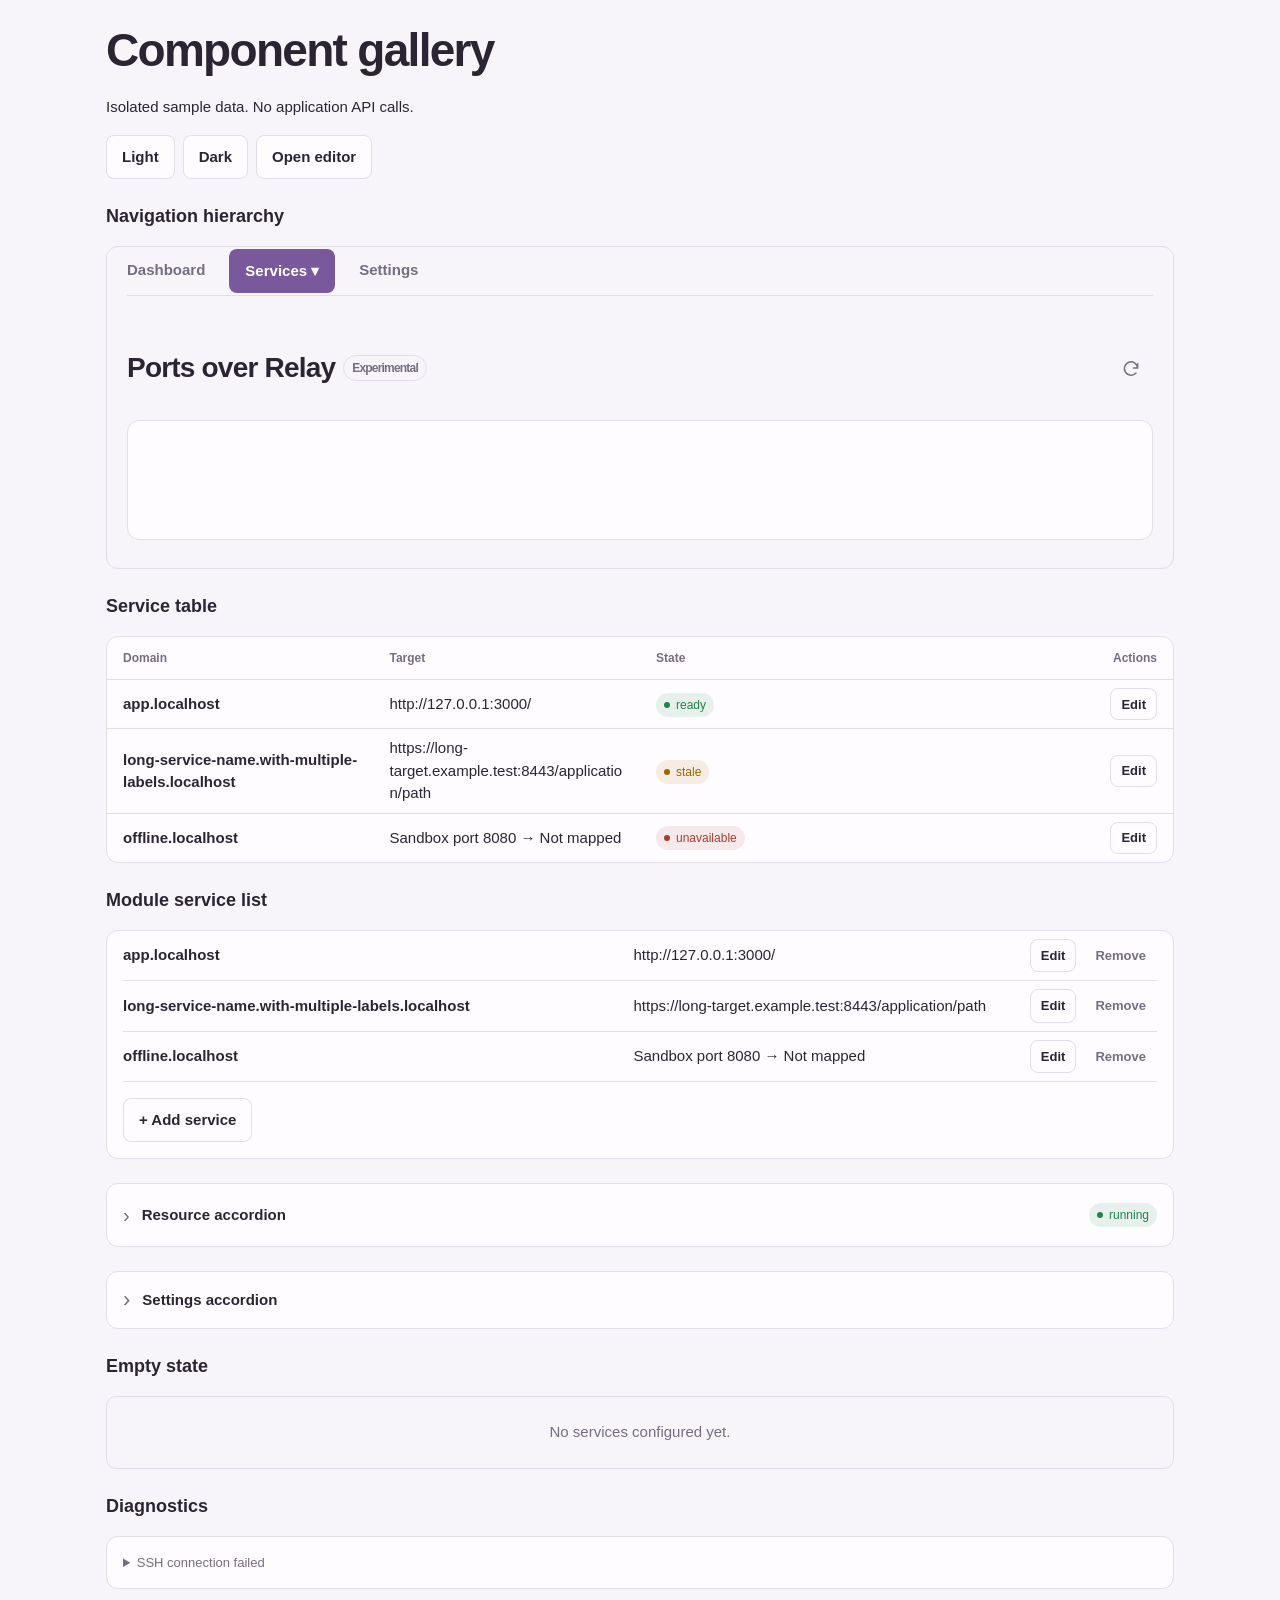
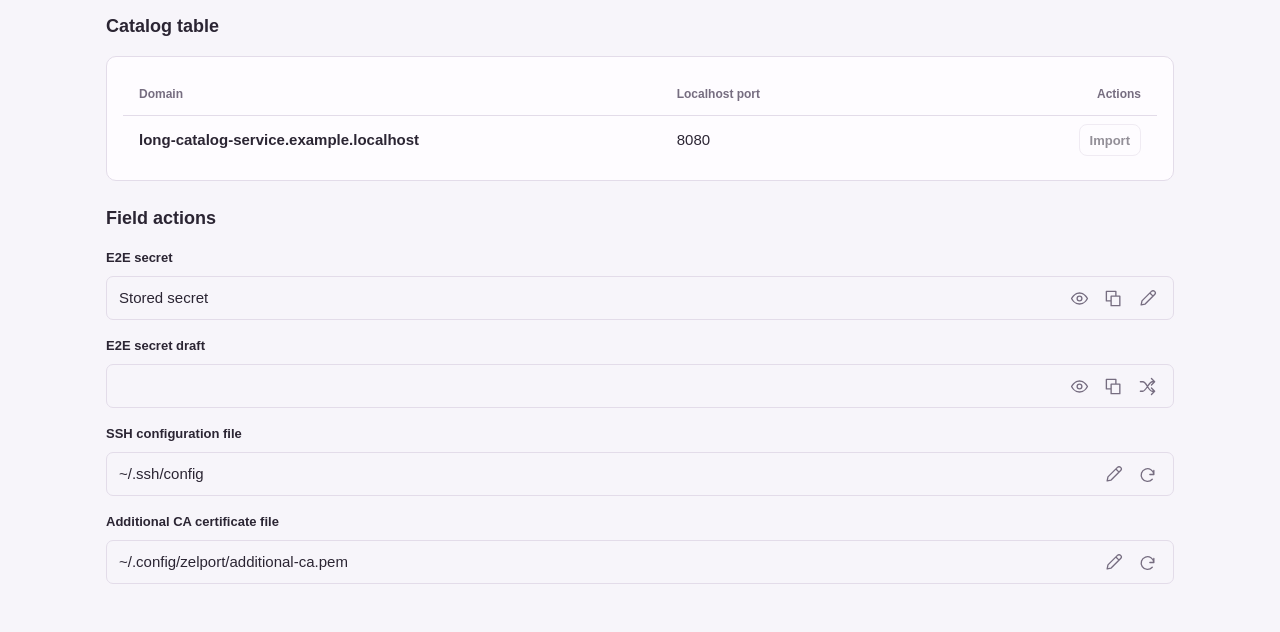
==== commit 1a54641c: "feat(ui)!: return to Dashboard and add services in a drawer Dashboard is again the home page and the" ====
--- a/scripts/ui/design-system.html
+++ b/scripts/ui/design-system.html
@@ -7,7 +7,7 @@
 <style>.gallery{max-width:1100px;margin:auto;padding:24px 16px}.gallery>section{margin:24px 0}.gallery h2{margin-bottom:16px}.gallery-controls{display:flex;gap:8px;flex-wrap:wrap;margin-bottom:24px}.navigation-preview{padding:0 20px 28px;border:1px solid var(--line);border-radius:var(--radius-panel)}.navigation-preview>.module-heading .module-title{margin:0}.navigation-preview-content{height:120px;border:1px solid var(--line);border-radius:var(--radius-panel);background:var(--surface)}</style>
 <main class="gallery"><h1>Component gallery</h1><p>Isolated sample data. No application API calls.</p>
 <div class="gallery-controls"><button id="light" class="secondary">Light</button><button id="dark" class="secondary">Dark</button><button id="dialog" class="secondary">Open editor</button></div>
-<section><h2>Navigation hierarchy</h2><div class="navigation-preview"><div class="toolbar tabs-toolbar"><nav class="primary-navigation" aria-label="Navigation"><button class="navigation-item" aria-current="false">Services</button><button class="navigation-item" aria-current="page">Sources</button><button class="navigation-item" aria-current="false">Settings</button></nav></div><a class="module-breadcrumb" href="#sources">Sources</a><div class="module-heading"><h2 class="module-title">Ports over Relay <span class="badge maturity-experimental">Experimental</span></h2><div class="module-actions"><div class="module-toolbar"><div class="module-view-actions"><button class="module-action-icon refresh-icon" aria-label="Refresh catalog"><svg viewBox="0 0 24 24" aria-hidden="true"><path d="M20 7v5h-5M20 12a8 8 0 1 0-2 6"/></svg></button></div></div></div></div><div class="navigation-preview-content"></div></div></section>
+<section><h2>Navigation hierarchy</h2><div class="navigation-preview"><div class="toolbar tabs-toolbar"><nav class="primary-navigation" aria-label="Navigation"><button class="navigation-item">Dashboard</button><div class="services-navigation"><button class="services-trigger" data-selected="true">Services ▾</button></div><button class="navigation-item">Settings</button></nav></div><div class="module-heading"><h2 class="module-title">Ports over Relay <span class="badge maturity-experimental">Experimental</span></h2><div class="module-actions"><div class="module-toolbar"><div class="module-view-actions"><button class="module-action-icon refresh-icon" aria-label="Refresh catalog"><svg viewBox="0 0 24 24" aria-hidden="true"><path d="M20 7v5h-5M20 12a8 8 0 1 0-2 6"/></svg></button></div></div></div></div><div class="navigation-preview-content"></div></div></section>
 <section><h2>Service table</h2><div class="dashboard-table-wrap"><table class="data-table"><thead><tr><th scope="col">Domain</th><th scope="col">Target</th><th scope="col">State</th><th scope="col">Actions</th></tr></thead><tbody id="table-body"></tbody></table></div></section>
 <section><h2>Module service list</h2><div class="local-service-list" id="services"></div></section>
 <section><details class="resource"><summary><strong>Resource accordion</strong><span class="badge status-badge" data-tone="ok">running</span></summary><div class="services" id="nested"></div></details></section>
--- a/internal/web/assets/app.css
+++ b/internal/web/assets/app.css
@@ -1,6 +1,6 @@
-:root{color-scheme:light dark;--bg:#f7f5fa;--surface:#fefcff;--ink:#2b2533;--muted:#766d80;--line:#e3dce9;--accent:#79589b;--accent-soft:#eee6f5;--danger:#a33f32;--shadow:0 12px 40px #39234e12;font-family:-apple-system,BlinkMacSystemFont,"Segoe UI",sans-serif;font-size:var(--text-body);line-height:1.5}*{box-sizing:border-box}html{background:var(--bg)}body{margin:0;min-height:100vh;background:var(--bg);color:var(--ink)}button,input,select{font:inherit}a{color:var(--accent);text-decoration:none}a:hover{text-decoration:underline}button,.button{display:inline-flex;align-items:center;justify-content:center;gap:.4rem;border:1px solid transparent;border-radius:7px;padding:.65rem 1rem;background:var(--accent);color:#fff;font-weight:600;cursor:pointer;white-space:nowrap;text-decoration:none}button:hover,.button:hover{filter:brightness(.94);text-decoration:none}button:disabled{opacity:.5;cursor:not-allowed}.secondary{background:var(--surface);color:var(--ink);border-color:var(--line)}.danger{background:var(--danger)}.text-button{background:transparent;color:var(--muted)}.icon-button{background:transparent;color:var(--muted);font-size:1.5rem;padding:0 .5rem}button:focus-visible,a:focus-visible,input:focus-visible,select:focus-visible,summary:focus-visible{outline:2px solid var(--accent);outline-offset:-2px}.shell{max-width:1160px;margin:auto;padding:0 40px}header{height:80px;display:flex;align-items:center;gap:32px}.brand{font-size:30px;font-weight:800;letter-spacing:-1.5px;color:var(--ink)}.header-note,.muted{color:var(--muted)}.local-label{margin-left:auto;font-size:10px;letter-spacing:1.5px;color:var(--accent);border:1px solid var(--line);border-radius:20px;padding:6px 11px}.eyebrow{font-size:10px;font-weight:700;letter-spacing:2px;color:var(--accent);margin:0 0 14px}h1{font-size:clamp(30px,4vw,46px);line-height:1.14;letter-spacing:-1.7px;margin:0 0 20px;font-weight:650}h2{font-size:18px;margin:0}p{margin:0 0 16px}code{font-family:ui-monospace,SFMono-Regular,Menlo,monospace;font-size:.9em}.toolbar{display:flex;justify-content:space-between;align-items:center;margin-bottom:20px}.count{font-size:12px;margin-left:6px;background:var(--accent-soft);color:var(--accent);padding:3px 8px;border-radius:5px}.small{font-size:var(--text-help)}.resource{background:var(--surface);border:1px solid var(--line);border-radius:10px;margin-bottom:16px;overflow:hidden}.resource>summary{list-style:none;cursor:pointer;display:flex;align-items:center;gap:12px;padding:var(--panel-padding)}.resource>summary::-webkit-details-marker{display:none}.resource>summary::before{content:'›';font-size:20px;color:var(--muted)}.resource[open]>summary::before{transform:rotate(90deg)}.resource-title{font-weight:650}.resource-meta{margin-left:auto;display:flex;align-items:center;gap:18px}.badge{font-size:var(--text-label);padding:3px 8px;border-radius:20px;background:var(--accent-soft);color:var(--accent)}.badge.stopped,.badge.missing,.badge.unknown{background:var(--bg);color:var(--muted)}.badge.error{color:var(--danger)}.services{border-top:1px solid var(--line);padding:0 var(--panel-padding) 18px}.service{display:grid;grid-template-columns:minmax(160px,1.3fr) minmax(100px,1fr) auto;align-items:center;gap:16px;padding:var(--row-padding-y) 0;border-bottom:1px solid var(--line)}.service a{font-weight:600}.service .small{display:block;margin-top:4px}.service-actions{display:flex;gap:6px}.service-actions button{font-size:12px;padding:6px 10px}.service .route-error{color:var(--danger);overflow-wrap:anywhere}.add-row{display:flex;align-items:center;justify-content:space-between;gap:10px;padding-top:16px}.add-row button{font-size:12px}.empty{padding:36px;text-align:center;border:1px dashed var(--line);border-radius:10px;color:var(--muted)}.empty h2{color:var(--ink);margin-bottom:8px}#error,#notice,#form-error,#remove-error{padding:14px 16px;border-radius:7px;margin-bottom:16px;background:var(--accent-soft);color:var(--accent);overflow-wrap:anywhere}#error,#form-error,#remove-error{color:var(--danger);border:1px solid currentColor;background:var(--surface)}[hidden]{display:none!important}.footnote{font-size:12px;color:var(--muted);margin-top:24px}footer{display:flex;align-items:center;justify-content:space-between;border-top:1px solid var(--line);padding:16px 0;margin-top:70px;color:var(--muted);font-size:10px;letter-spacing:1px}dialog{background:var(--surface);color:var(--ink);border:1px solid var(--line);border-radius:12px;padding:var(--dialog-padding);width:min(480px,calc(100vw - 32px));box-shadow:var(--shadow)}dialog::backdrop{background:#22152f66;backdrop-filter:blur(3px)}.dialog-header{display:flex;align-items:flex-start;justify-content:space-between;margin-bottom:24px}.dialog-header .eyebrow{margin-bottom:6px}label{display:block;font-size:13px;font-weight:600;margin:18px 0}input,select{width:100%;min-width:0;border:1px solid var(--line);border-radius:6px;background:var(--bg);color:var(--ink);padding:10px 12px;margin-top:7px}input:disabled{color:var(--muted)}.dialog-actions,.actions{display:flex;justify-content:flex-end;gap:10px;margin-top:24px}.remove-options{display:flex;flex-direction:column;gap:10px}.status-page{max-width:760px;margin:12vh auto;padding:32px}.status-page .brand{display:inline-block;margin-bottom:60px}.status-page .actions{justify-content:flex-start}.status-page h1{margin-bottom:20px}@media(prefers-color-scheme:dark){:root{--bg:#1d1923;--surface:#27212f;--ink:#eee7f4;--muted:#b0a3bd;--line:#44384f;--accent:#c7a6e5;--accent-soft:#3c2e4c;--danger:#ed9c8e}button,.button{color:#261b32}.secondary,.icon-button,.text-button{color:var(--ink)}.danger{color:#291a15}}@media(max-width:720px){.shell{padding:0 20px}header{height:80px}.header-note{display:none}.service{grid-template-columns:1fr;gap:8px}.resource>summary{padding:16px}.resource-meta{gap:8px}.resource-meta .small{display:none}.services{padding:0 16px 16px}.service-actions{justify-content:flex-start}.add-row{align-items:flex-start}.add-row .small{max-width:55%}footer{margin-top:40px}.status-page .actions{flex-wrap:wrap;justify-content:flex-start}}
-
-#route-form>label{margin-bottom:0}.sr-only{position:absolute;width:1px;height:1px;padding:0;overflow:hidden;clip:rect(0,0,0,0);white-space:nowrap}
+:root{color-scheme:light dark;--bg:#f7f5fa;--surface:#fefcff;--ink:#2b2533;--muted:#766d80;--line:#e3dce9;--accent:#79589b;--accent-soft:#eee6f5;--danger:#a33f32;--shadow:0 12px 40px #39234e12;font-family:-apple-system,BlinkMacSystemFont,"Segoe UI",sans-serif;font-size:var(--text-body);line-height:1.5}*{box-sizing:border-box}html{background:var(--bg)}body{margin:0;min-height:100vh;background:var(--bg);color:var(--ink)}button,input,select{font:inherit}a{color:var(--accent);text-decoration:none}a:hover{text-decoration:underline}button,.button{display:inline-flex;align-items:center;justify-content:center;gap:.4rem;border:1px solid transparent;border-radius:7px;padding:.65rem 1rem;background:var(--accent);color:#fff;font-weight:600;cursor:pointer;white-space:nowrap;text-decoration:none}button:hover,.button:hover{filter:brightness(.94);text-decoration:none}button:disabled{opacity:.5;cursor:not-allowed}.secondary{background:var(--surface);color:var(--ink);border-color:var(--line)}.danger{background:var(--danger)}.text-button{background:transparent;color:var(--muted)}.icon-button{background:transparent;color:var(--muted);font-size:1.5rem;padding:0 .5rem}button:focus-visible,a:focus-visible,input:focus-visible,select:focus-visible,summary:focus-visible{outline:2px solid var(--accent);outline-offset:-2px}.shell{max-width:1160px;margin:auto;padding:0 40px}header{height:80px;display:flex;align-items:center;gap:32px}.brand{font-size:30px;font-weight:800;letter-spacing:-1.5px;color:var(--ink)}.muted{color:var(--muted)}.local-label{margin-left:auto;font-size:10px;letter-spacing:1.5px;color:var(--accent);border:1px solid var(--line);border-radius:20px;padding:6px 11px}h1{font-size:clamp(30px,4vw,46px);line-height:1.14;letter-spacing:-1.7px;margin:0 0 20px;font-weight:650}h2{font-size:18px;margin:0}p{margin:0 0 16px}code{font-family:ui-monospace,SFMono-Regular,Menlo,monospace;font-size:.9em}.toolbar{display:flex;justify-content:space-between;align-items:center;margin-bottom:20px}.count{font-size:12px;margin-left:6px;background:var(--accent-soft);color:var(--accent);padding:3px 8px;border-radius:5px}.small{font-size:var(--text-help)}.resource{background:var(--surface);border:1px solid var(--line);border-radius:10px;margin-bottom:16px;overflow:hidden}.resource>summary{list-style:none;cursor:pointer;display:flex;align-items:center;gap:12px;padding:var(--panel-padding)}.resource>summary::-webkit-details-marker{display:none}.resource>summary::before{content:'›';font-size:20px;color:var(--muted)}.resource[open]>summary::before{transform:rotate(90deg)}.badge{font-size:var(--text-label);padding:3px 8px;border-radius:20px;background:var(--accent-soft);color:var(--accent)}.badge.stopped,.badge.missing,.badge.unknown{background:var(--bg);color:var(--muted)}.badge.error{color:var(--danger)}.services{border-top:1px solid var(--line);padding:0 var(--panel-padding) 18px}.service{display:grid;grid-template-columns:minmax(160px,1.3fr) minmax(100px,1fr) auto;align-items:center;gap:16px;padding:var(--row-padding-y) 0;border-bottom:1px solid var(--line)}.service a{font-weight:600}.service .small{display:block;margin-top:4px}.service-actions{display:flex;gap:6px}.service-actions button{font-size:12px;padding:6px 10px}.service .route-error{color:var(--danger);overflow-wrap:anywhere}.empty{padding:36px;text-align:center;border:1px dashed var(--line);border-radius:10px;color:var(--muted)}.empty h2{color:var(--ink);margin-bottom:8px}#error,#notice,#form-error,#remove-error{padding:14px 16px;border-radius:7px;margin-bottom:16px;background:var(--accent-soft);color:var(--accent);overflow-wrap:anywhere}#error,#form-error,#remove-error{color:var(--danger);border:1px solid currentColor;background:var(--surface)}[hidden]{display:none!important}footer{display:flex;align-items:center;justify-content:space-between;border-top:1px solid var(--line);padding:16px 0;margin-top:70px;color:var(--muted);font-size:10px;letter-spacing:1px}dialog{background:var(--surface);color:var(--ink);border:1px solid var(--line);border-radius:12px;padding:var(--dialog-padding);width:min(480px,calc(100vw - 32px));box-shadow:var(--shadow)}dialog::backdrop{background:#22152f66;backdrop-filter:blur(3px)}.dialog-header{display:flex;align-items:flex-start;justify-content:space-between;margin-bottom:24px}label{display:block;font-size:13px;font-weight:600;margin:18px 0}input,select{width:100%;min-width:0;border:1px solid var(--line);border-radius:6px;background:var(--bg);color:var(--ink);padding:10px 12px;margin-top:7px}input:disabled{color:var(--muted)}.dialog-actions,.actions{display:flex;justify-content:flex-end;gap:10px;margin-top:24px}@media(prefers-color-scheme:dark){:root{--bg:#1d1923;--surface:#27212f;--ink:#eee7f4;--muted:#b0a3bd;--line:#44384f;--accent:#c7a6e5;--accent-soft:#3c2e4c;--danger:#ed9c8e}button,.button{color:#261b32}.secondary,.icon-button,.text-button{color:var(--ink)}.danger{color:#291a15}}@media(max-width:720px){.shell{padding:0 20px}header{height:80px}.service{grid-template-columns:1fr;gap:8px}.resource>summary{padding:16px}.services{padding:0 16px 16px}.service-actions{justify-content:flex-start}footer{margin-top:40px}}
+
+#route-form>label{margin-bottom:0}
 
 
 
@@ -9,26 +9,21 @@
 .mapping-dropdown{position:relative;margin-top:7px}.mapping-trigger{width:100%;justify-content:space-between;text-align:left;background:var(--bg);color:var(--ink);border:1px solid var(--line);padding:10px 12px;font-weight:400;white-space:normal}.mapping-trigger:hover{filter:none;border-color:var(--accent)}.mapping-menu{position:absolute;top:calc(100% + 6px);left:0;right:0;z-index:5;max-height:190px;overflow-y:auto;padding:5px;background:var(--surface);border:1px solid var(--line);border-radius:8px;box-shadow:var(--shadow)}.mapping-option{display:flex;width:100%;justify-content:flex-start;text-align:left;padding:9px 10px;background:transparent;color:var(--ink);border:0;border-radius:4px;font-weight:400;white-space:normal}.mapping-option::before{content:'✓';visibility:hidden;flex-shrink:0}.mapping-option[aria-selected="true"]::before{visibility:visible}.mapping-option:hover,.mapping-option:focus-visible{background:var(--accent-soft);color:var(--accent);outline:none;filter:none}
 #editor{overflow:visible}
 
-.mapping-group-label{padding:6px 10px;font-size:11px;font-weight:600;letter-spacing:.04em;color:var(--muted)}.mapping-create{margin-top:5px;border-top:1px solid var(--line);border-radius:0 0 4px 4px}
-
-@media(max-width:720px){.resource>summary{flex-wrap:wrap}.resource-meta{flex-wrap:wrap;justify-content:flex-end}}
+@media(max-width:720px){.resource>summary{flex-wrap:wrap}}
 
 .resource{overflow:visible}.resource-actions{position:relative;display:inline-flex}.resource-menu-trigger{background:transparent;color:var(--muted);font-size:23px;line-height:1;padding:5px 10px}.resource-menu{position:absolute;right:0;top:calc(100% + 6px);z-index:10;min-width:190px;padding:5px;background:var(--surface);border:1px solid var(--line);border-radius:8px;box-shadow:var(--shadow)}.resource-menu-item{width:100%;justify-content:flex-start;background:transparent;color:var(--ink);font-size:13px;font-weight:400;padding:9px 10px}.resource-menu-item:hover,.resource-menu-item:focus-visible{background:var(--accent-soft);color:var(--accent);outline:none}
 
-.tabs-toolbar{gap:20px;align-items:flex-end;border-bottom:1px solid var(--line)}.tabs{display:flex;gap:24px;flex:1}.tabs [role=tab]{background:transparent;color:var(--muted);padding:12px 0;border:0;border-bottom:2px solid transparent;border-radius:0;font-size:16px}.tabs [role=tab][aria-selected=true]{color:var(--accent);border-bottom-color:var(--accent)}.tabs [role=tab]:hover{filter:none;color:var(--accent)}.tabs .count{margin-left:0}.local-toolbar{display:flex;align-items:center;justify-content:space-between;gap:20px;margin-bottom:20px}.local-toolbar p{margin:0}.local-toolbar button{font-size:12px}.local-service-list{background:var(--surface);border:1px solid var(--line);border-radius:10px;padding:0 var(--panel-padding)}.local-service-list .service:last-child{border-bottom:0}[role=tabpanel]:focus-visible{outline:2px solid var(--accent);outline-offset:-2px}@media(max-width:720px){.tabs-toolbar{flex-wrap:wrap;align-items:center}.tabs{gap:16px;flex-basis:100%}.tabs [role=tab]{font-size:14px}.local-toolbar{align-items:flex-start}.local-service-list{padding:0 16px}}
+.tabs-toolbar{gap:20px;align-items:flex-end;border-bottom:1px solid var(--line)}.tabs{display:flex;gap:24px;flex:1}.tabs [role=tab]{background:transparent;color:var(--muted);padding:12px 0;border:0;border-bottom:2px solid transparent;border-radius:0;font-size:16px}.tabs [role=tab][aria-selected=true]{color:var(--accent);border-bottom-color:var(--accent)}.tabs [role=tab]:hover{filter:none;color:var(--accent)}.tabs .count{margin-left:0}.local-service-list{background:var(--surface);border:1px solid var(--line);border-radius:10px;padding:0 var(--panel-padding)}.local-service-list .service:last-child{border-bottom:0}[role=tabpanel]:focus-visible{outline:2px solid var(--accent);outline-offset:-2px}@media(max-width:720px){.tabs-toolbar{flex-wrap:wrap;align-items:center}.tabs{gap:16px;flex-basis:100%}.tabs [role=tab]{font-size:14px}.local-service-list{padding:0 16px}}
 
 .refresh-row{display:flex;align-items:center;flex-wrap:wrap;gap:8px 16px;margin-bottom:20px}.refresh-row #updated{margin:0}.refresh-row #refresh{font-size:12px;padding:6px 10px}
 
 .target-address{overflow-wrap:anywhere;min-width:0}
-
-.checkbox-label{display:flex;align-items:center;gap:10px;margin:18px 0 10px}
-.checkbox-label input{width:auto;margin:0;accent-color:var(--accent)}
 #tls-warning{color:var(--danger)}
 .tabs{flex-wrap:nowrap}
 
 
 
-.dashboard-table-wrap{overflow:visible;border:1px solid var(--line);border-radius:10px;background:var(--surface)}.dashboard-table{width:100%;border-collapse:collapse;text-align:left;table-layout:fixed}.dashboard-table th:first-child{width:28%}.dashboard-table th:nth-child(2){width:22%}.dashboard-table th:nth-child(3){width:42%}.dashboard-table th:nth-child(4){width:8%}.dashboard-table td .small{display:block}.dashboard-table .route-error{color:var(--danger);margin-top:5px}.dashboard-table .dashboard-actions{margin-left:0}.runtime-card{margin-top:28px;border:1px solid var(--line);border-radius:10px;padding:var(--panel-padding);background:var(--surface)}.runtime-card h2{font-size:var(--text-heading)}.runtime-card dl{display:grid;grid-template-columns:repeat(5,minmax(0,1fr));gap:20px 28px;margin:20px 0 0}.runtime-card dt{font-size:var(--text-label);color:var(--muted);margin-bottom:5px}.runtime-card dd{margin:0;font-size:13px;overflow-wrap:anywhere}@media(max-width:900px){.runtime-card dl{grid-template-columns:repeat(2,minmax(0,1fr))}.runtime-modules{grid-column:1/-1}}@media(max-width:720px){.dashboard-table{min-width:850px}}
+.dashboard-table-wrap{overflow:visible;background:var(--surface);border:1px solid var(--line);border-radius:var(--radius-panel);overflow-x:auto;padding:0}.dashboard-table{width:100%;border-collapse:collapse;text-align:left;table-layout:fixed}.dashboard-table th:first-child{width:28%}.dashboard-table th:nth-child(2){width:18%}.dashboard-table th:nth-child(3){width:auto}.dashboard-table th:nth-child(4){width:18%}.dashboard-table td .small{display:block}.dashboard-table .route-error{color:var(--danger);margin-top:5px}.dashboard-table .dashboard-actions{margin-left:0;justify-content:flex-end}@media(max-width:900px){.runtime-modules{grid-column:1/-1}}@media(max-width:720px){.dashboard-table{min-width:850px}}
 
 .route-error{color:var(--danger);overflow-wrap:anywhere}.resource>summary strong{flex:1}.resource-menu-trigger{padding:0 8px}.resource-actions{position:relative;margin-left:10px}.services>button{margin-top:16px}.local-service-list>button{margin:16px 0}dialog form>label{margin-bottom:0}
 
@@ -102,42 +97,24 @@
 .form-field>label{font-size:13px}.dialog-header h2{margin:0}.dialog-header .icon-button{line-height:1;flex-shrink:0}
 dialog{max-height:calc(100dvh - 32px);overflow-y:auto}dialog form>.form-field:first-of-type{margin-top:0}
 .dialog-actions{flex-wrap:wrap;align-items:center;position:sticky;bottom:calc(-1 * var(--dialog-padding));background:var(--surface);padding:16px 0;margin-top:16px;z-index:2}
-.dialog-section{border-top:1px solid var(--line);margin-top:20px;padding-top:4px}.dialog-help{font-size:12px;color:var(--muted);margin-top:8px}
-.dialog-advanced{margin-top:20px}.dialog-advanced>summary{cursor:pointer;color:var(--muted);font-size:13px}.dialog-advanced p{margin-top:8px}
 @media(max-width:720px){
- .dashboard-table{min-width:0;table-layout:auto}
-
-
-
-
-
-
- .runtime-card dl{grid-template-columns:1fr}.tabs{gap:8px 18px}.tabs [role=tab]{padding:10px 0}
-}
+ .dashboard-table{min-width:0;table-layout:auto}.tabs{gap:8px 18px}.tabs [role=tab]{padding:10px 0}}
 @media(max-width:480px){dialog{--dialog-padding:16px;padding:var(--dialog-padding)}.dialog-actions{bottom:calc(-1 * var(--dialog-padding))}.dialog-header{margin-bottom:20px}.input-adornment{gap:5px;padding:0 8px}.input-adornment-text{font-size:12px}}
 
 .tabs-toolbar{position:relative;min-height:49px;align-items:center}
 .tabs{flex-wrap:nowrap}.tabs [role=tab]{flex-shrink:0}
-.navigation-trigger{flex:1;min-width:0;justify-content:flex-start;overflow:hidden;text-overflow:ellipsis;display:block;text-align:left;padding:12px 0;background:transparent;color:var(--accent);border:0;border-radius:0;font-size:16px}
 .tabs-toolbar[data-collapsed=true] .tabs{position:absolute;z-index:20;top:calc(100% + 8px);left:0;width:min(320px,100%);max-height:60vh;overflow:auto;display:flex;flex-direction:column;gap:0;padding:6px;background:var(--surface);border:1px solid var(--line);border-radius:8px;box-shadow:var(--shadow)}
 .tabs-toolbar[data-collapsed=true] .tabs [role=tab]{text-align:left;justify-content:flex-start;white-space:normal;padding:10px 12px;border:0;border-radius:5px;font-size:15px}
 .tabs-toolbar[data-collapsed=true] .tabs [aria-selected=true]{background:var(--accent-soft)}
-.tabs.navigation-measure{position:fixed;left:-10000px;top:0;width:max-content;flex:none;visibility:hidden;pointer-events:none;flex-direction:row;flex-wrap:nowrap}
 
 
 /* Shared design system. Modules own content, not component geometry. */
-:root{
- --text-body:15px;--text-help:13px;--text-label:12px;--text-heading:18px;
- --space-1:4px;--space-2:8px;--space-3:12px;--space-4:16px;--space-6:24px;--space-8:32px;
- --row-padding-y:8px;--panel-padding:16px;--dialog-padding:24px;
- --radius-control:6px;--radius-panel:10px;
- --control-height:40px;--compact-height:32px;--warning:#9a6700;
-}
+:root{--text-body:15px;--text-help:13px;--text-label:12px;--text-heading:18px;--space-1:4px;--space-2:8px;--space-3:12px;--space-4:16px;--space-6:24px;--space-8:32px;--row-padding-y:8px;--panel-padding:16px;--dialog-padding:24px;--control-height:40px;--compact-height:32px;--warning:#9a6700;--header-height:72px;--page-heading-height:104px;--page-title:28px;--row-height:56px;--head-row-height:40px;--gap:24px;--radius-panel:12px;--radius-control:8px;--ok:#2f7a4a;--neutral-mark:#8f8799}
 @media(prefers-color-scheme:dark){:root{--warning:#f2cc60}}
 button,.button{min-height:var(--control-height);border-radius:var(--radius-control)}
 .service-actions button,.data-table button,.adornment-button,.resource-menu-trigger{min-height:var(--compact-height);font-size:var(--text-help)}
 .service-actions{gap:var(--space-2)}
-.local-service-list,.dashboard-table-wrap,.resource,.runtime-card,.settings-accordion,.discovery-error{border-radius:var(--radius-panel)}
+.local-service-list,.dashboard-table-wrap,.resource,.settings-accordion,.discovery-error{border-radius:var(--radius-panel)}
 .local-service-list{padding:0 var(--panel-padding)}
 .services{padding:0 var(--panel-padding) var(--panel-padding)}
 .service{padding:var(--row-padding-y) 0;gap:var(--space-4);min-height:48px}
@@ -149,7 +126,7 @@
 .services>button:last-child{margin-bottom:0}
 .resource>summary,.settings-accordion>summary{padding:var(--panel-padding);gap:var(--space-3);min-height:56px}
 .resource>summary strong,.settings-accordion-title{font-size:var(--text-body);font-weight:600}
-.settings-accordion-content,.runtime-card,.discovery-error{padding:var(--panel-padding)}
+.settings-accordion-content,.discovery-error{padding:var(--panel-padding)}
 .resource,.settings-accordion{margin:0 0 var(--space-4)}
 .empty{padding:var(--space-6) var(--panel-padding);border-style:solid}
 .empty-state{display:flex;min-height:160px;flex-direction:column;align-items:center;justify-content:center;gap:var(--space-3);padding:var(--space-6);border:1px solid var(--line);border-radius:var(--radius-panel);background:var(--surface);text-align:center}
@@ -159,8 +136,7 @@
 .form-field input,.input-adornment>input{font-size:var(--text-body);min-height:var(--control-height)}
 .switch-field{margin:var(--space-4) 0}.switch-field label{font-size:var(--text-body)}
 .dialog-header{margin-bottom:var(--space-6)}.dialog-header h2{font-size:var(--text-heading)}
-.dialog-actions{gap:var(--space-2);margin-top:var(--space-4)}
-.dialog-help,.input-adornment-text{font-size:var(--text-help)}
+.dialog-actions{gap:var(--space-2);margin-top:var(--space-4)}.input-adornment-text{font-size:var(--text-help)}
 .module-availability-row{padding:var(--space-3) 0}
 .connection-trigger{min-height:var(--compact-height)}
 .refresh-icon{min-height:var(--control-height);width:var(--control-height);height:var(--control-height)}
@@ -182,17 +158,11 @@
  .data-table td[data-label="Source type"],.data-table td[data-label="Data flow"],.data-table td[data-label="Localhost port"]{grid-column:1/-1;display:block;padding-left:100px;position:relative}
  .data-table td[data-label="Source type"]::before,.data-table td[data-label="Data flow"]::before,.data-table td[data-label="Localhost port"]::before{content:attr(data-label);position:absolute;left:0;width:88px;font-size:var(--text-label);font-weight:400;color:var(--muted)}
  .data-table td[data-label=State]{align-self:center}.data-table td[data-label=Actions]{grid-column:2;justify-self:end}
- .service{gap:var(--space-2)}
-}
+ .service{gap:var(--space-2)}}
 @media(pointer:coarse){
  :root{--control-height:44px;--compact-height:44px}
  button,.button,.resource-menu-trigger,.adornment-button,.connection-trigger{min-width:44px;min-height:44px}
- .switch-field{min-height:44px}.switch-field label{padding:var(--space-2) 0}
-}
-
-/* Maturity badges remain visible in navigation and module headings. */
-.navigation-maturity{display:none}
-.tabs-toolbar[data-collapsed=true] .tabs .navigation-maturity{display:inline-flex;margin-left:auto;flex-shrink:0;font-size:var(--text-label)}
+ .switch-field{min-height:44px}.switch-field label{padding:var(--space-2) 0}}
 .tabs-toolbar[data-collapsed=true] .tabs [role=tab]{display:flex;align-items:center;gap:var(--space-2);flex-wrap:wrap}
 
 /* Three stable destinations; source modules live in the Services disclosure. */
@@ -203,7 +173,7 @@
 :focus:not(:focus-visible){outline:none}
 .primary-navigation>.navigation-item:focus-visible{outline:none;background:var(--accent-soft);box-shadow:inset 0 -3px 0 var(--accent)}
 button[type=submit]:focus-visible,.danger:focus-visible{outline-color:var(--ink)}
-.module-heading{display:flex;align-items:center;justify-content:space-between;gap:var(--space-3);margin:var(--space-8) 0 var(--space-6)}.module-title{display:flex;flex-wrap:wrap;align-items:center;gap:8px;margin:0;font-size:var(--text-heading)}.module-actions{display:flex;align-items:center;margin-left:auto}
+.module-heading{display:flex;justify-content:space-between;gap:var(--space-3);min-height:72px;margin:0 0 var(--space-6);align-items:center}.module-title{display:flex;flex-wrap:wrap;align-items:center;gap:8px;margin:0;font-size:var(--text-heading)}.module-actions{display:flex;align-items:center;margin-left:auto}
 @media(max-width:720px){.module-heading{align-items:stretch;flex-direction:column;gap:var(--space-4)}.module-actions{width:100%;margin-left:0}.module-toolbar{width:100%;justify-content:flex-end}}
 @media(max-width:480px){.primary-navigation{gap:16px}.tabs-toolbar{gap:8px}}
 @media(max-width:360px){.primary-navigation{gap:12px}.tabs-toolbar{gap:4px}}
@@ -257,9 +227,7 @@
 
 dialog{overflow-wrap:anywhere}
 dialog .route-error:empty{display:none}
-dialog .remove-options button{white-space:normal}
 dialog .remove-service-address{text-align:left;font-weight:600;margin:0 0 var(--space-4)}
-dialog .remove-options{align-items:center}
 dialog .mapping-trigger,dialog .mapping-option{overflow-wrap:anywhere}
 
 /* Keep actions in flow so short dialogs never cover fields or picker options. */
@@ -285,13 +253,13 @@
 @keyframes boot-status-appear{to{opacity:1}}
 @keyframes boot-spinner-rotate{to{transform:rotate(360deg)}}
 @media(prefers-reduced-motion:reduce){.boot-spinner{animation:none}}
-.dashboard-heading{display:flex;align-items:center;justify-content:space-between;gap:16px;margin-bottom:20px}.dashboard-heading h1{margin:0}.service-location-options{display:grid;gap:12px}.service-location-choice{display:grid;gap:6px}.service-location-choice button{width:100%;justify-content:flex-start}.service-location-choice p{margin:0 4px}
 
 /* One vertical axis for every dialog title and its close control. */
 .dialog-header{align-items:center}
 .danger-text{background:transparent;color:var(--danger)}
 .danger-text:hover:not(:disabled){background:color-mix(in srgb,var(--danger) 10%,transparent);filter:none}
-.local-port-indicator,.container-indicator,.sandbox-indicator,.no-listener-indicator{position:relative;display:inline-flex;vertical-align:middle}.local-port-indicator[hidden],.container-indicator[hidden],.sandbox-indicator[hidden],.no-listener-indicator[hidden]{display:none}button.local-port-trigger,button.container-trigger,button.sandbox-trigger,button.no-listener-trigger{width:24px;height:24px;min-height:24px;padding:0;border:0;border-radius:50%;background:transparent;color:var(--accent)}button.no-listener-trigger{color:var(--muted)}.local-port-glyph,.container-glyph,.sandbox-glyph,.no-listener-glyph{width:16px;height:16px;fill:none;stroke:currentColor;stroke-width:1.8;stroke-linecap:round;stroke-linejoin:round}.local-port-tooltip,.container-tooltip,.sandbox-tooltip{white-space:pre-line}@media(pointer:coarse){button.local-port-trigger,button.container-trigger,button.sandbox-trigger,button.no-listener-trigger{width:32px;height:32px;min-height:32px}}
+.local-port-indicator,.no-listener-indicator{position:relative;display:inline-flex;vertical-align:middle}.local-port-indicator[hidden],.no-listener-indicator[hidden]{display:none}button.local-port-trigger,button.no-listener-trigger{width:24px;height:24px;min-height:24px;padding:0;border:0;border-radius:50%;background:transparent;color:var(--accent)}button.no-listener-trigger{color:var(--muted)}.local-port-tooltip{white-space:pre-line}@media(pointer:coarse){button.local-port-trigger,button.no-listener-trigger{width:32px;height:32px;min-height:32px}}
+.local-port-glyph,.no-listener-glyph{width:16px;height:16px;fill:none;stroke:currentColor;stroke-width:1.8;stroke-linecap:round;stroke-linejoin:round}
 .service-target-indicator{position:relative;display:inline-flex;vertical-align:middle}button.service-target-trigger{width:24px;height:24px;min-height:24px;padding:0;border:0;border-radius:50%;background:transparent;color:var(--accent)}.service-target-glyph{width:16px;height:16px;fill:none;stroke:currentColor;stroke-width:1.8;stroke-linecap:round;stroke-linejoin:round}.service-target-tooltip{white-space:pre-line}@media(pointer:coarse){button.service-target-trigger{width:32px;height:32px;min-height:32px}}
 .local-service-list[role=table] .service-list-header,.local-service-list[role=table] .service{display:grid;grid-template-columns:minmax(0,1.3fr) minmax(0,1fr) 92px 52px;align-items:center;column-gap:12px}
 .local-service-list[role=table] .service-list-header{padding:12px 0;border-bottom:1px solid var(--line);color:var(--muted);font-size:var(--text-help);font-weight:600}
@@ -315,17 +283,12 @@
  .local-service-list[role=table] .mobile-target-label{display:inline;font-weight:600}
  .local-service-list[role=table] .service-port-details{grid-column:1;justify-content:flex-start}
  .local-service-list[role=table] .service-actions{grid-column:2}
- .local-service-list[role=table] .service-menu-trigger{width:44px;height:44px;min-height:44px}
-}
+ .local-service-list[role=table] .service-menu-trigger{width:44px;height:44px;min-height:44px}}
 @media(pointer:coarse){.local-service-list[role=table] .service-menu-trigger{width:44px;height:44px;min-height:44px}}
 
 /* First use explains the result before exposing diagnostic details. */
-.dashboard-empty{text-align:left;padding:var(--space-6);background:var(--surface)}
-.dashboard-empty p{max-width:640px;margin-bottom:var(--space-3)}
-.dashboard-empty .dashboard-example{margin:0;color:var(--accent);overflow-wrap:anywhere}
-.runtime-card>summary{cursor:pointer;font-size:var(--text-heading);font-weight:600}
-.service-location-other{padding-top:var(--space-4);border-top:1px solid var(--line);font-size:var(--text-help);color:var(--muted);margin:0}
-.service-location-choice p{overflow-wrap:anywhere}
+.dashboard-empty{text-align:left;background:var(--surface);border:1px solid var(--line);border-radius:var(--radius-panel);padding:var(--gap)}
+.dashboard-empty p{max-width:640px;margin-bottom:var(--space-3);margin:0;color:var(--muted)}
 
 /* Keep actions outside the scroll area so they cannot cover form fields. */
 dialog.service-edit-dialog{padding:0;overflow:hidden}
@@ -334,17 +297,14 @@
 .service-edit-body{overflow-y:auto;overscroll-behavior:contain;min-height:0;padding:0 var(--dialog-padding) var(--space-4);scroll-padding:var(--space-4)}
 .service-edit-body>.form-field:first-child{margin-top:0}
 .service-edit-dialog .dialog-actions{position:static;flex:none;padding:var(--space-4) var(--dialog-padding);margin:0;border-top:1px solid var(--line);background:var(--surface)}
-.dialog-back{margin-right:auto}
 @media(max-width:720px),(pointer:coarse){
  .adornment-button,.module-action-icon,.connection-trigger,button.warning-trigger,button.local-port-trigger,button.no-listener-trigger,button.service-target-trigger,.resource-menu-trigger{min-width:44px;min-height:44px}
  .adornment-button,.module-action-icon{width:44px;height:44px}
  .number-stepper-controls .adornment-button{display:none}
  .service-edit-dialog .dialog-header h2{min-width:0;overflow-wrap:anywhere}
- .service-edit-dialog .dialog-actions{gap:8px}
-}
+ .service-edit-dialog .dialog-actions{gap:8px}}
 @media(max-width:360px){
  .service-edit-dialog .dialog-actions{display:grid;grid-template-columns:1fr 1fr}
- .service-edit-dialog .dialog-back{grid-column:1/-1;justify-self:start}
 }
 
 /* One shared module switch, anchored independently of optional icon actions. */
@@ -357,8 +317,7 @@
  .module-heading{display:grid;grid-template-columns:minmax(0,1fr) auto;gap:var(--space-3);align-items:center}
  .module-heading>#module-title{grid-column:1;grid-row:1}
  .module-heading>.module-actions,.module-heading .module-toolbar:not([hidden]){display:contents}
- .module-heading .module-view-actions{grid-column:2;grid-row:1;justify-self:end}
-}
+ .module-heading .module-view-actions{grid-column:2;grid-row:1;justify-self:end}}
 
 /* A bounded, dependency-free editor for module-selected configuration files. */
 dialog.file-editor-dialog{width:min(960px,calc(100vw - 32px));max-height:calc(100dvh - 32px);padding:var(--dialog-padding)}
@@ -381,8 +340,8 @@
 /* Keep remote administration visibly distinct without tinting cards or controls. */
 body[data-administration=remote]{background:#fff4f4}
 @media(prefers-color-scheme:dark){body[data-administration=remote]{background:#211719}}
-/* Layout system: one rhythm for every page. Values come from these tokens only. */
-:root{--header-height:72px;--page-heading-height:104px;--page-title:28px;--row-height:56px;--head-row-height:40px;--gap:24px;--radius-panel:12px;--radius-control:8px;--ok:#2f7a4a;--neutral-mark:#8f8799}
+
+/* Page layout: header navigation, Dashboard table and service status. */
 @media(prefers-color-scheme:dark){:root{--ok:#6cc58f;--neutral-mark:#9a91a6}}
 header{height:var(--header-height);gap:40px;border-bottom:1px solid var(--line)}
 header .tabs-toolbar{align-self:stretch;display:flex;margin:0;border:0;padding:0;flex:1;min-width:0}
@@ -394,20 +353,16 @@
 .page-title,#panel-settings>.page-title{display:flex;align-items:center;min-height:var(--page-heading-height);margin:0;font-size:var(--page-title);line-height:1.2;letter-spacing:-.8px;font-weight:700}
 .page-heading .page-title{min-height:0}
 .page-heading #add-service{margin-left:auto}
-.module-breadcrumb{display:inline-block;margin-top:var(--space-6);font-size:var(--text-help);font-weight:600}
-.module-heading{min-height:72px;margin:0 0 var(--space-6);align-items:center}
+.module-heading{min-height:var(--page-heading-height);margin-bottom:0}
 .module-heading .module-title{font-size:var(--page-title);letter-spacing:-.8px;font-weight:700}
-/* Services table: fixed columns, one line per row; detail lives in the status tooltip. */
-.dashboard-table-wrap{background:var(--surface);border:1px solid var(--line);border-radius:var(--radius-panel);overflow-x:auto;padding:0}
 .dashboard-table{table-layout:fixed;width:100%;min-width:760px;border-collapse:collapse}
 .dashboard-table th{height:var(--head-row-height);padding:0 var(--space-4);font-size:var(--text-label);font-weight:600;color:var(--muted);text-align:left;border-bottom:1px solid var(--line);white-space:nowrap;width:auto}
-.dashboard-table th:nth-child(1){width:26%}.dashboard-table th:nth-child(2){width:18%}.dashboard-table th:nth-child(3){width:auto}.dashboard-table th:nth-child(4){width:18%}.dashboard-table th:nth-child(5){width:64px}
+.dashboard-table th:nth-child(1){width:26%}.dashboard-table th:nth-child(5){width:64px}
 .dashboard-table td{height:var(--row-height);padding:0 var(--space-4);border-bottom:1px solid var(--line);white-space:nowrap;overflow:hidden;text-overflow:ellipsis;vertical-align:middle}
 .dashboard-table tbody tr:last-child td{border-bottom:0}
 .dashboard-table .service-address a,.dashboard-table .service-address span{font-weight:600}
 .dashboard-table .service-target{color:var(--muted)}
 .dashboard-table .service-status-cell,.dashboard-table .service-actions-cell{overflow:visible}
-.dashboard-table .dashboard-actions{justify-content:flex-end}
 .visually-hidden-label{font-size:0}
 .service-status{position:relative;display:inline-flex;align-items:center;gap:var(--space-2);max-width:100%}
 .service-status-mark{display:inline-flex;align-items:center;justify-content:center;width:14px;flex:none}
@@ -419,34 +374,12 @@
 .service-status-label{overflow:hidden;text-overflow:ellipsis}
 .service-status-label[tabindex]{cursor:help;text-decoration:underline dotted;text-underline-offset:4px}
 .service-status-detail{display:none}
-.dashboard-empty{background:var(--surface);border:1px solid var(--line);border-radius:var(--radius-panel);padding:var(--gap)}
 .dashboard-empty h2{margin:0 0 var(--space-2);font-size:var(--text-heading)}
-.dashboard-empty p{margin:0;color:var(--muted)}
-/* Sources: one card per source; Configure keeps a fixed bottom-left position. */
-.source-grid{display:grid;grid-template-columns:repeat(2,minmax(0,1fr));gap:var(--gap)}
-.source-card{display:flex;flex-direction:column;min-height:232px;box-sizing:border-box;padding:var(--gap);background:var(--surface);border:1px solid var(--line);border-radius:var(--radius-panel)}
-.source-card-heading{display:flex;align-items:center;gap:var(--space-2);min-height:28px;margin-bottom:var(--space-4)}
-.source-card-heading h2{margin:0;font-size:17px}
-.source-facts{display:grid;grid-template-columns:120px minmax(0,1fr);gap:var(--space-2) var(--space-4);margin:0 0 var(--gap);font-size:var(--text-help)}
-.source-facts>div{display:contents}
-.source-facts dt{color:var(--muted)}
-.source-facts dd{margin:0;white-space:nowrap;overflow:hidden;text-overflow:ellipsis}
-.source-facts dd[data-tone="warning"]{color:var(--warning);font-weight:600}
-.source-configure{margin-top:auto;align-self:flex-start}
-/* Add service: the source choice sits at the top of the same form. */
-.service-source-choices{display:grid;grid-template-columns:repeat(2,minmax(0,1fr));gap:var(--space-2);margin:0 0 var(--space-4);padding:0;border:0;min-width:0}
-.service-source-choices legend{padding:0;margin-bottom:var(--space-2);font-size:var(--text-label);font-weight:600}
-.service-source-choice{display:flex;gap:var(--space-3);align-items:flex-start;padding:var(--space-3);border:1px solid var(--line);border-radius:var(--radius-control);cursor:pointer;background:var(--surface);min-width:0}
-.service-source-choice:has(input:checked){border-color:var(--accent);box-shadow:inset 0 0 0 1px var(--accent);background:var(--accent-soft)}
-.service-source-choice input{margin:3px 0 0;accent-color:var(--accent);flex:none}
-.service-source-text{display:flex;flex-direction:column;min-width:0}
-.service-source-text strong{font-size:var(--text-body)}
 @media(max-width:720px){
  header{gap:var(--space-6)}
  header .primary-navigation{gap:var(--space-6)}
  .page-heading,.page-title,#panel-settings>.page-title{min-height:80px}
  .page-title{font-size:24px}
- .source-grid{grid-template-columns:minmax(0,1fr)}
  .dashboard-table{min-width:0}
  .dashboard-table-wrap{overflow:visible}
  .dashboard-table tbody tr{display:grid;grid-template-columns:minmax(0,1fr) 44px;padding:var(--space-3) var(--space-2) var(--space-3) var(--space-4);gap:0}
@@ -456,12 +389,8 @@
  .dashboard-table tbody td.service-actions-cell{grid-column:2;grid-row:1/span 4;align-self:center;justify-self:end}
  .dashboard-table .service-status-label{text-decoration:none}
  .dashboard-table .service-status-detail{display:inline;font-weight:400;overflow:hidden;text-overflow:ellipsis}
- .dashboard-table .service-status-detail::before{content:"· "}
- .service-source-choices{grid-template-columns:minmax(0,1fr)}
-}
+ .dashboard-table .service-status-detail::before{content:"· "}}
 .dashboard-table th.visually-hidden-label{font-size:0}
-.service-source-choices .service-source-choice{display:flex;flex-direction:row;width:auto;margin:0;font-size:var(--text-body);font-weight:400}
-.service-source-choices .service-source-choice input{width:auto;min-height:0;height:auto;margin:3px 0 0;padding:0}
 .runtime-facts{display:grid;grid-template-columns:repeat(5,minmax(0,1fr));gap:var(--space-4) var(--gap);margin:0}
 .runtime-facts dt{font-size:var(--text-label);color:var(--muted);margin-bottom:var(--space-1)}
 .runtime-facts dd{margin:0;font-size:var(--text-help);overflow-wrap:anywhere}
@@ -469,3 +398,36 @@
 #panels>section[data-module]{max-width:720px}
 @media(max-width:720px){.dashboard-table .service-status-label{flex:none}}
 @media(max-width:480px){header{gap:var(--space-4)}header .brand{flex:none;width:32px;overflow:hidden}header .brand-logo{flex:none;width:117.333px;height:32px;max-width:none}header .primary-navigation{gap:var(--space-4)}}
+.page-heading #refresh-status{margin-left:auto}
+.page-heading #refresh-status+#add-service{margin-left:0}/* Services menu: source pages under one header item. */
+header .services-navigation{position:relative;display:flex;align-items:stretch}
+header .services-trigger{display:inline-flex;align-items:center;height:100%;min-height:0;padding:0;margin-bottom:-1px;border:0;border-bottom:2px solid transparent;border-radius:0;background:transparent;color:var(--muted);font:inherit;font-weight:600;white-space:nowrap}
+header .services-trigger[data-selected=true]{color:var(--ink);border-bottom-color:var(--accent)}
+header .services-trigger:hover{filter:none;color:var(--ink)}
+header .services-trigger:focus-visible{outline:none;background:var(--accent-soft);box-shadow:inset 0 -3px 0 var(--accent)}
+.services-menu{position:absolute;z-index:30;top:calc(100% + var(--space-2));left:calc(-1 * var(--space-3));width:max-content;min-width:220px;max-width:calc(100vw - 32px);padding:var(--space-1);background:var(--surface);border:1px solid var(--line);border-radius:var(--radius-control);box-shadow:var(--shadow)}
+.services-menu>.navigation-item{display:flex;align-items:center;justify-content:flex-start;gap:var(--space-2);width:100%;min-height:var(--control-height);padding:0 var(--space-3);border:0;border-radius:6px;background:transparent;color:var(--ink);font-weight:400;text-align:left;white-space:nowrap}
+.services-menu>.navigation-item>.maturity-experimental{margin-left:auto}
+.services-menu>.navigation-item[aria-current=page]{color:var(--accent);font-weight:600}
+.services-menu>.navigation-item:hover,.services-menu>.navigation-item:focus-visible{background:var(--accent-soft);filter:none;outline:none}
+@media(max-width:480px){header .services-navigation{position:static}.services-menu{left:var(--space-4);right:var(--space-4);top:var(--header-height);width:auto}}
+/* Add and edit service: a full-height drawer on the right; only its content changes. */
+dialog.service-drawer{position:fixed;inset:0 0 0 auto;margin:0;width:min(520px,100vw);max-width:100vw;height:100dvh;max-height:100dvh;border:0;border-left:1px solid var(--line);border-radius:0;box-shadow:-16px 0 48px #2b253326}
+.service-drawer>form{height:100%;max-height:none}
+.service-drawer .dialog-header{min-height:var(--header-height);padding:0 var(--space-4) 0 var(--dialog-padding);border-bottom:1px solid var(--line)}
+.service-drawer .service-edit-body{flex:1;padding-top:var(--dialog-padding)}
+.service-drawer .dialog-actions{justify-content:flex-end}
+@media(prefers-reduced-motion:no-preference){dialog.service-drawer[open]{animation:drawer-in .16s ease-out}}
+@keyframes drawer-in{from{transform:translateX(32px);opacity:.4}}
+.service-source-choices{display:grid;grid-template-columns:repeat(2,minmax(0,1fr));gap:var(--space-2);margin:0 0 var(--dialog-padding);padding:0;border:0;min-width:0}
+.service-source-choices legend{padding:0;margin-bottom:var(--space-2);font-size:var(--text-label);font-weight:600}
+.service-source-choices .service-source-choice{position:relative;display:flex;align-items:center;gap:var(--space-3);width:auto;height:64px;margin:0;padding:0 var(--space-3);border:1px solid var(--line);border-radius:var(--radius-control);background:var(--surface);cursor:pointer;min-width:0;font-size:var(--text-body);font-weight:400}
+.service-source-choice:hover{border-color:var(--accent)}
+.service-source-choice:has(input:checked){border-color:var(--accent);box-shadow:inset 0 0 0 1px var(--accent);background:var(--accent-soft)}
+.service-source-choice:has(input:focus-visible){outline:2px solid var(--accent);outline-offset:2px}
+.service-source-choices .service-source-radio{position:absolute;opacity:0;width:1px;height:1px;margin:0;pointer-events:none}
+.service-source-icon{flex:none;width:26px;height:26px;fill:none;stroke:var(--accent);stroke-width:1.6;stroke-linecap:round;stroke-linejoin:round}
+.service-source-text{display:flex;flex-direction:column;min-width:0}
+.service-source-text strong{font-size:var(--text-help);white-space:nowrap;overflow:hidden;text-overflow:ellipsis}
+.service-source-text .small{font-size:var(--text-label);white-space:nowrap;overflow:hidden;text-overflow:ellipsis}
+@media(max-width:360px){.service-source-icon{display:none}}
--- a/internal/modules/built_in_relay/assets/style.css
+++ b/internal/modules/built_in_relay/assets/style.css
@@ -2,9 +2,6 @@
 .relay-header p{margin:0 0 var(--space-6);font-size:var(--text-help)}
 .relay-connection{margin-bottom:var(--space-6)}
 .relay-connection .switch-field{margin:0 0 var(--space-3)}
-.relay-runtime{display:flex;align-items:center;flex-wrap:wrap;gap:8px 16px}
-.relay-runtime p{margin:0;overflow-wrap:anywhere}
-.relay-status-badges{display:flex;flex-wrap:wrap;align-items:center;gap:6px}
 .relay-network{display:grid;grid-template-columns:minmax(0,1fr) 120px;gap:var(--space-3) var(--space-4);padding-top:var(--space-4);border-top:1px solid var(--line)}
 .relay-network .form-field{margin:0}
 .relay-network>p{grid-column:1/-1;margin:0}
@@ -13,7 +10,6 @@
 .relay-credentials .form-field{margin:0 0 var(--space-2)}
 .relay-credentials input{font-family:ui-monospace,SFMono-Regular,Menlo,monospace;font-size:var(--text-body)}
 .relay-credentials [role=status]:empty{display:none}
-.relay-open-access{color:var(--danger);background:var(--bg);border:1px solid var(--danger)}
 .relay-access-warning{padding:12px 14px;border-left:3px solid var(--danger);color:var(--danger);background:var(--bg)}
 .relay-actions{display:flex;align-items:center;justify-content:flex-end;gap:var(--space-2);flex-wrap:wrap;padding-top:var(--space-4);border-top:1px solid var(--line)}
 .relay-settings>.route-error:empty{display:none}
--- a/internal/modules/ports_over_relay/assets/style.css
+++ b/internal/modules/ports_over_relay/assets/style.css
@@ -2,40 +2,28 @@
 .relay-settings-panel{padding:var(--panel-padding);border:1px solid var(--line);border-radius:var(--radius-panel);background:var(--surface)}
 .relay-configuration-form h2{margin-bottom:var(--space-4)}
 .relay-configuration-form .relay-actions{justify-content:flex-end;margin-top:var(--space-4)}
-.relay-configuration-form .dialog-advanced{margin-top:var(--space-4)}
 [data-module="ports_over_relay"] .relay-setup,
 [data-module="ports_over_relay"] .relay-provider { padding: var(--panel-padding); margin: 0 0 var(--space-4); border: 1px solid var(--line); border-radius: var(--radius-panel); }
 [data-module="ports_over_relay"] .relay-actions { display: flex; flex-wrap: wrap; gap: var(--space-2); }
 [data-module="ports_over_relay"] .relay-catalog { margin-top: var(--space-8); }
 
 [data-module="ports_over_relay"] .relay-services-wrap { overflow-x: auto; }
-
-.relay-administration{margin:24px 0}.relay-admin-peer{display:flex;flex-wrap:wrap;align-items:center;gap:8px 16px;border:1px solid var(--line);border-radius:10px;padding:16px;margin-top:12px;background:var(--surface)}.relay-admin-peer a{flex-basis:100%;font-size:var(--text-help);overflow-wrap:anywhere}
 /* Match service cards and the shared status palette. */
 [data-module="ports_over_relay"] .relay-setup,[data-module="ports_over_relay"] .relay-provider{background:var(--surface);border-radius:10px;margin:0 0 var(--space-4)}
-.relay-section-header{display:flex;align-items:center;justify-content:space-between;gap:12px;margin-bottom:12px}
 .relay-setup input{font-family:ui-monospace,SFMono-Regular,Menlo,monospace;font-size:var(--text-body)}
-.relay-admin-address{flex-basis:100%;font-size:var(--text-help);overflow-wrap:anywhere}.relay-admin-peer>span.relay-admin-address{color:var(--muted)}
 .relay-provider h3{font-size:15px;margin:0 0 12px}
 .relay-services-view>.relay-setup{margin-bottom:var(--space-8)}
 .relay-services-view>h2,.relay-catalog>h2{margin:0 0 var(--space-3)}
 .relay-catalog{margin-top:var(--space-8)}
-.relay-settings-dialog{width:min(560px,calc(100vw - 32px))}
-.relay-settings-dialog .dialog-help{margin-top:8px}.relay-settings-dialog .dialog-advanced .form-field{margin-bottom:8px}
 @media(max-width:720px){
- .relay-section-header{flex-wrap:wrap}
  .relay-settings-panel{padding:16px}
 }
 .relay-setup [role=status]:empty{display:none}
 
 .relay-services-table th:nth-child(2){width:22%}.relay-services-table th:last-child{width:26%}
-@media(max-width:720px){.relay-services-table th:nth-child(2),.relay-services-table th:last-child{width:auto}}
-
-.relay-onboarding,.relay-secret-help,.relay-configuration-form .dialog-help,.relay-configuration-form .small{overflow-wrap:anywhere}
+@media(max-width:720px){.relay-services-table th:nth-child(2),.relay-services-table th:last-child{width:auto}}.relay-configuration-form .small{overflow-wrap:anywhere}
 .relay-configuration-view,.relay-configuration-form,.relay-setup .form-field{min-width:0}
 @media(max-width:720px),(pointer:coarse){.relay-setup .adornment-button{min-width:44px;min-height:44px}}
-
-.relay-setup>button+.relay-secret-help{margin-top:var(--space-3)}
 
 .relay-connection-summary{display:flex;align-items:center;gap:12px;flex-wrap:wrap}
 .relay-connection-summary>strong{font-size:var(--text-body)}
@@ -69,3 +57,13 @@
 @media(max-width:720px){.relay-device-actions{width:100%;justify-content:flex-end}.relay-services-table td{overflow-wrap:anywhere}}
 
 .relay-services-table td[data-label="Status"]{text-align:right}
+/* Add service: services shared by other devices, grouped by device. */
+.relay-shared-list{border:1px solid var(--line);border-radius:var(--radius-control);overflow:hidden;margin:0 0 var(--space-2)}
+.relay-shared-device{display:flex;align-items:center;justify-content:space-between;gap:var(--space-2);min-height:40px;padding:0 var(--space-3);background:var(--bg);border-top:1px solid var(--line)}
+.relay-shared-device:first-child{border-top:0}
+.relay-shared-list .relay-shared-option{display:flex;align-items:center;gap:var(--space-3);min-height:44px;margin:0;padding:0 var(--space-3);border-top:1px solid var(--line);cursor:pointer;font-size:var(--text-body);font-weight:400}
+.relay-shared-option:has(input:checked){background:var(--accent-soft)}
+.relay-shared-option:has(input:disabled){color:var(--muted);cursor:default}
+.relay-shared-list .relay-shared-option input{flex:none;width:auto;height:auto;min-height:0;margin:0;accent-color:var(--accent)}
+.relay-shared-empty{margin:0;padding:var(--space-2) var(--space-3);border-top:1px solid var(--line)}
+.relay-shared-picker>.small{margin:0 0 var(--space-4)}
